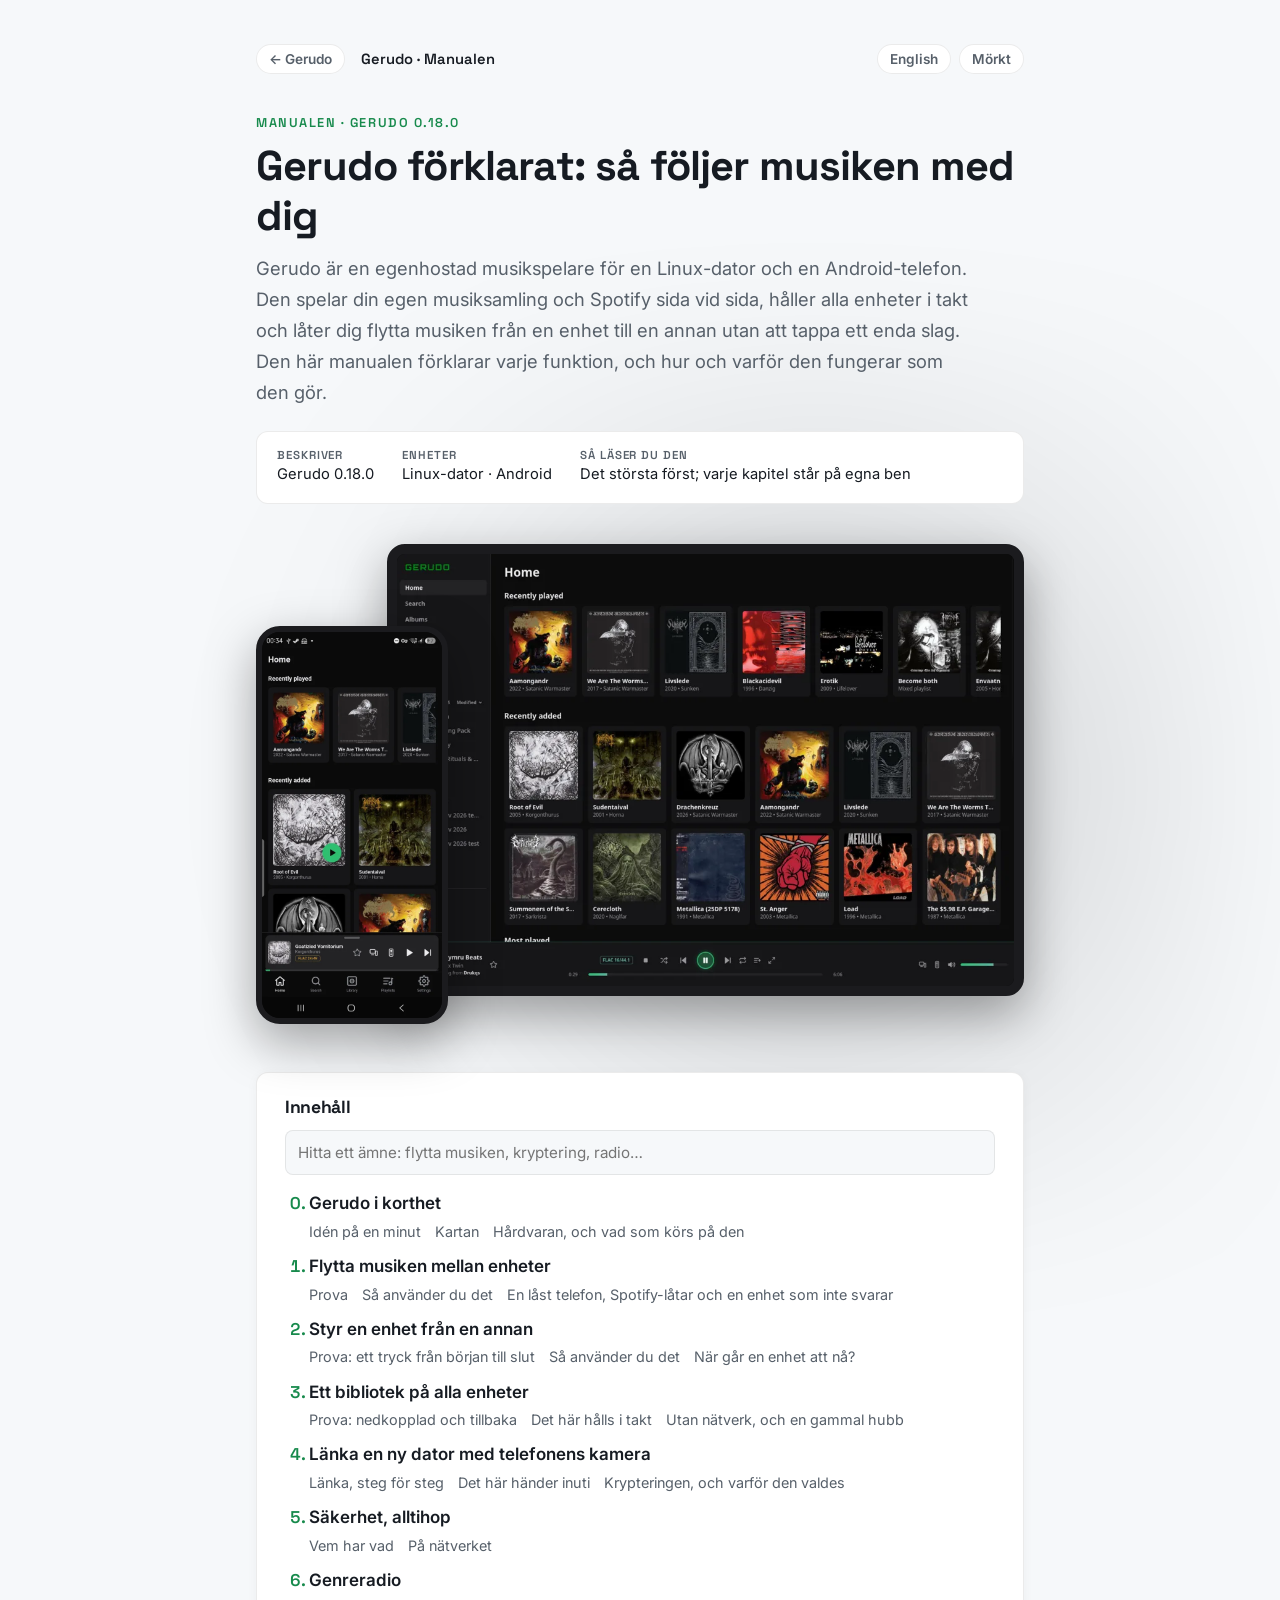
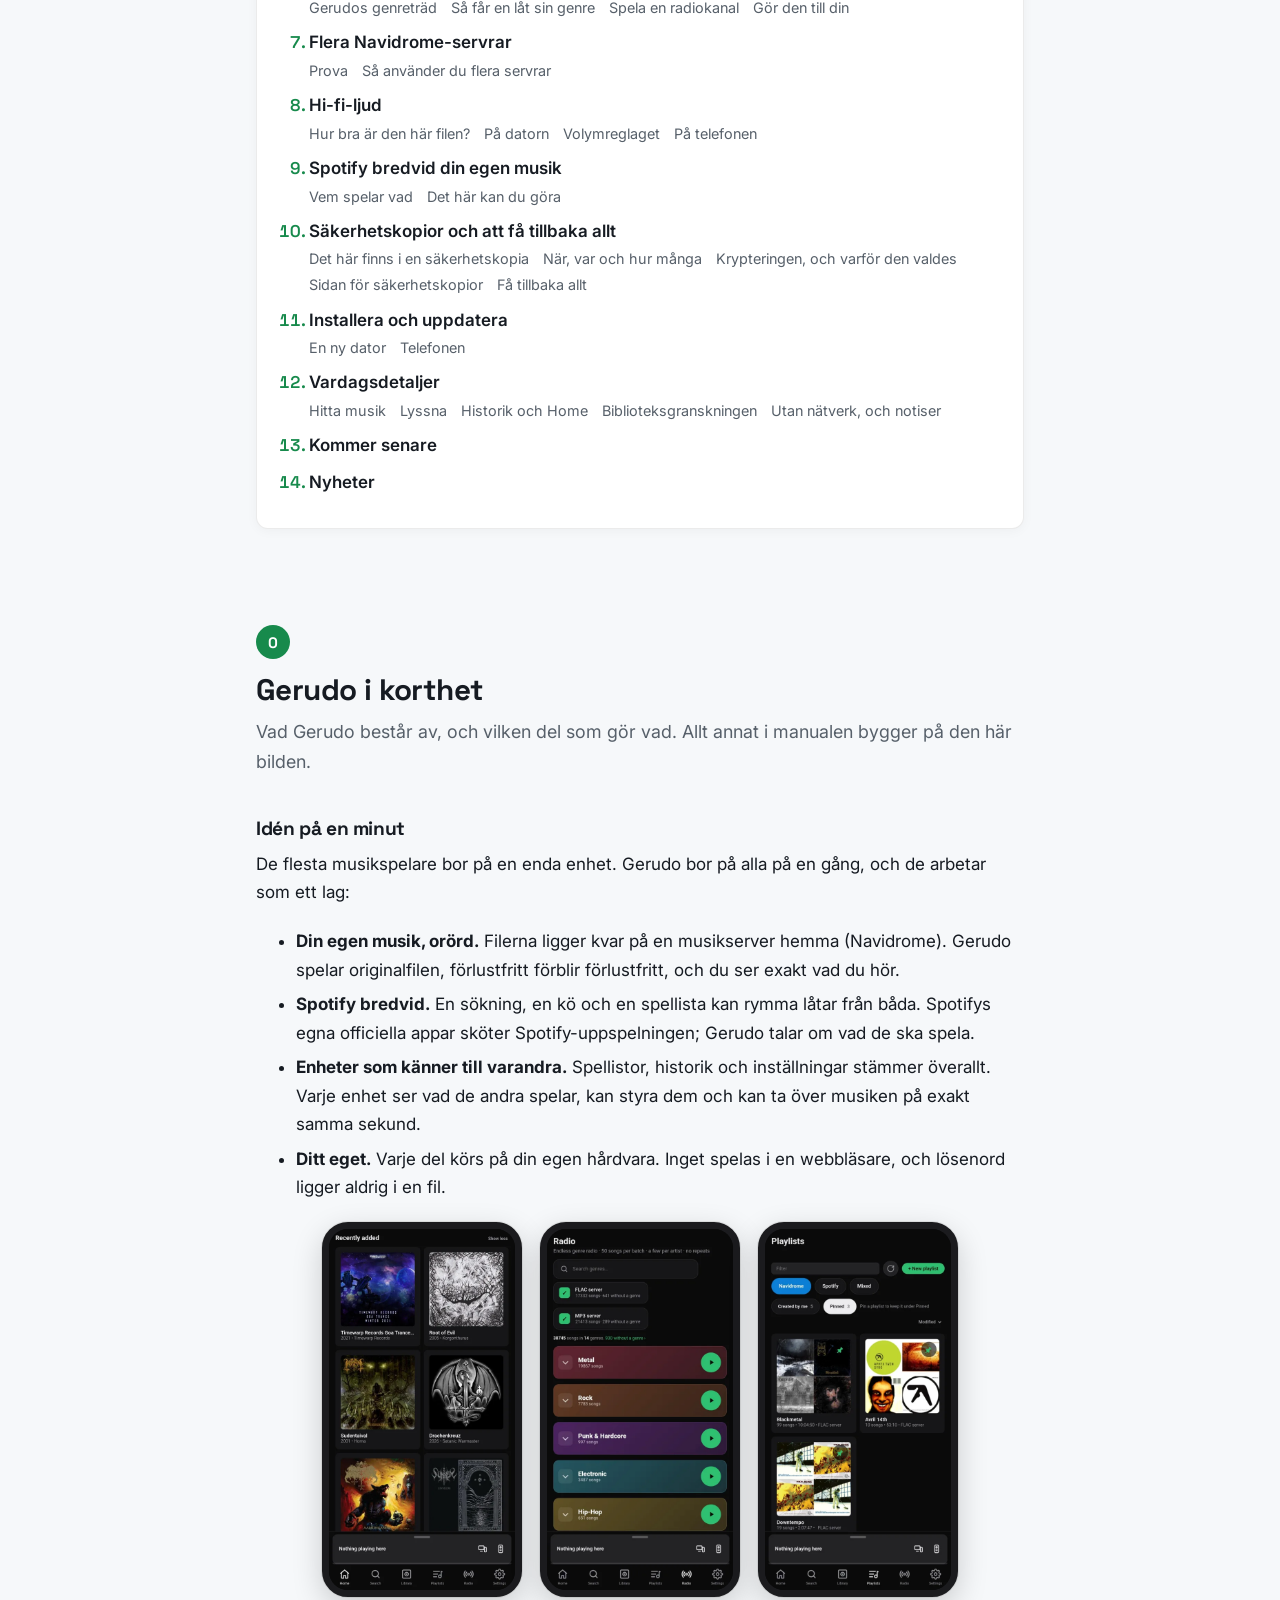
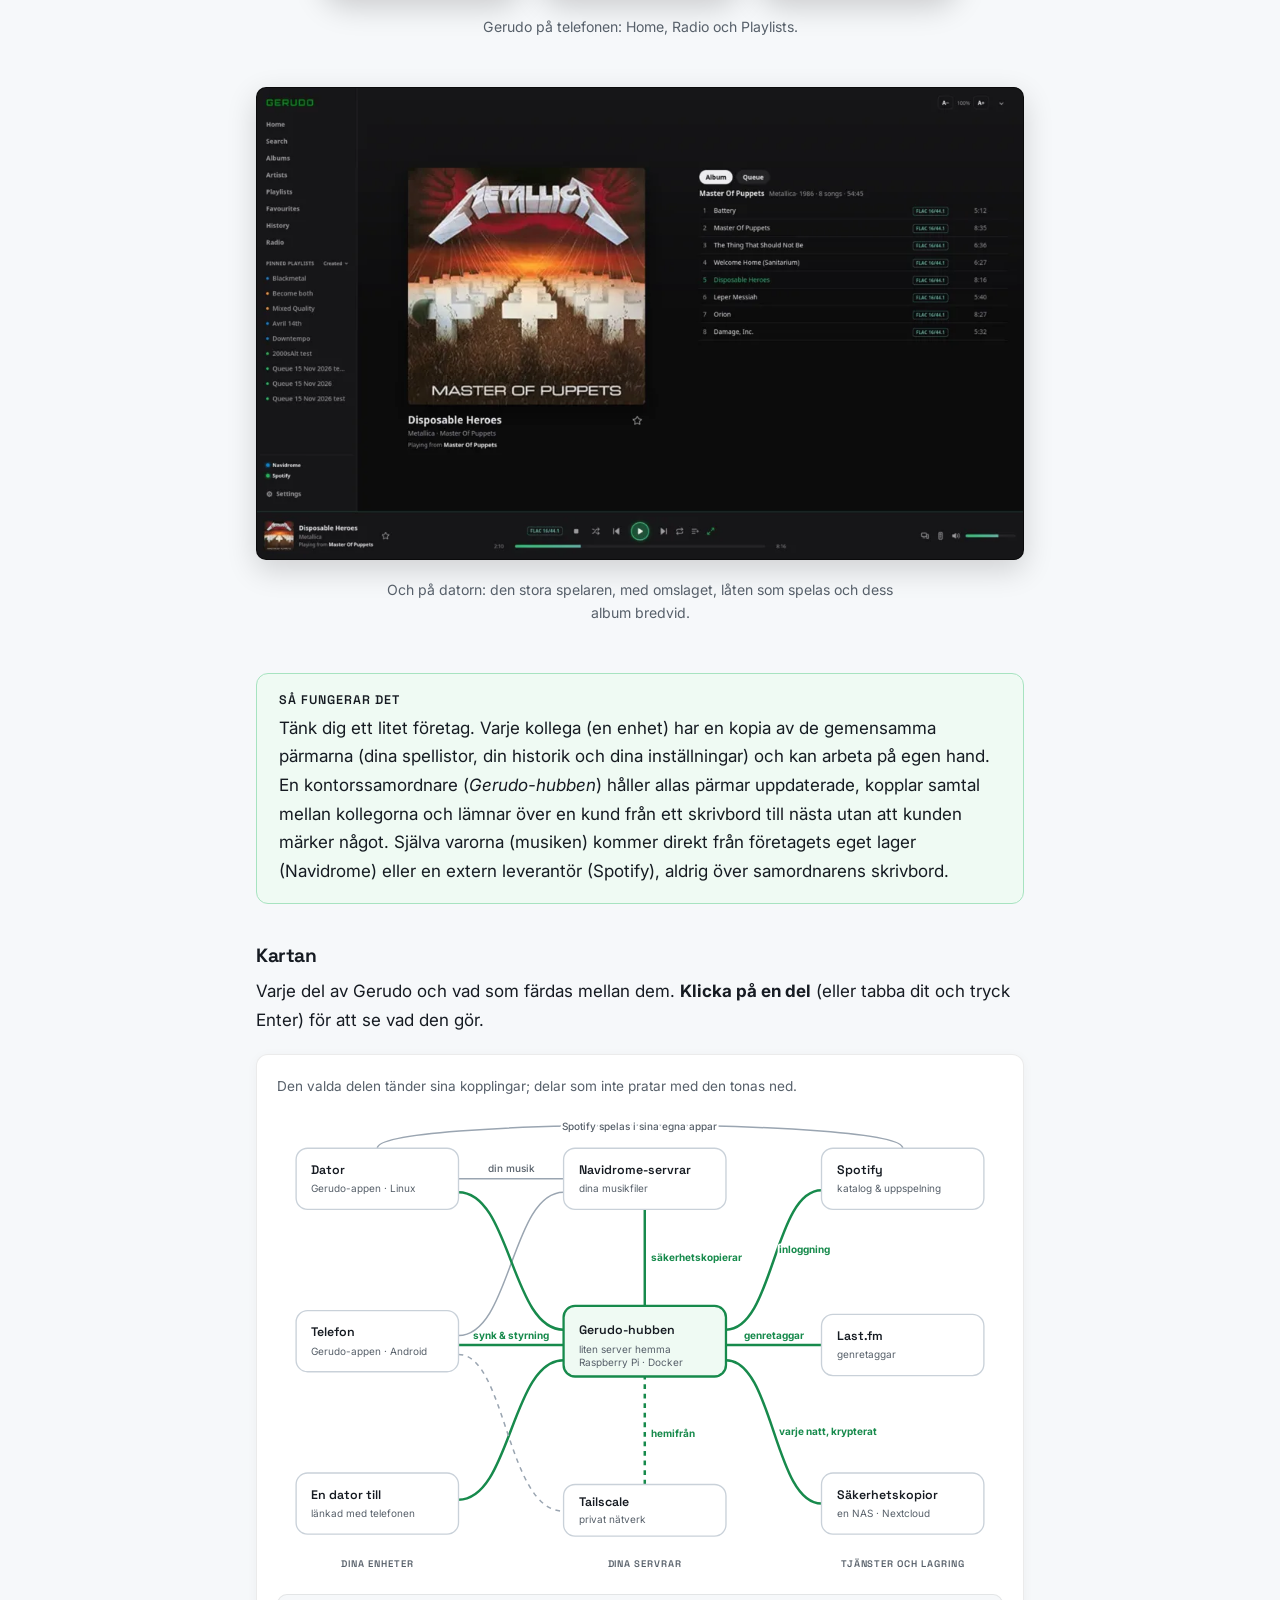
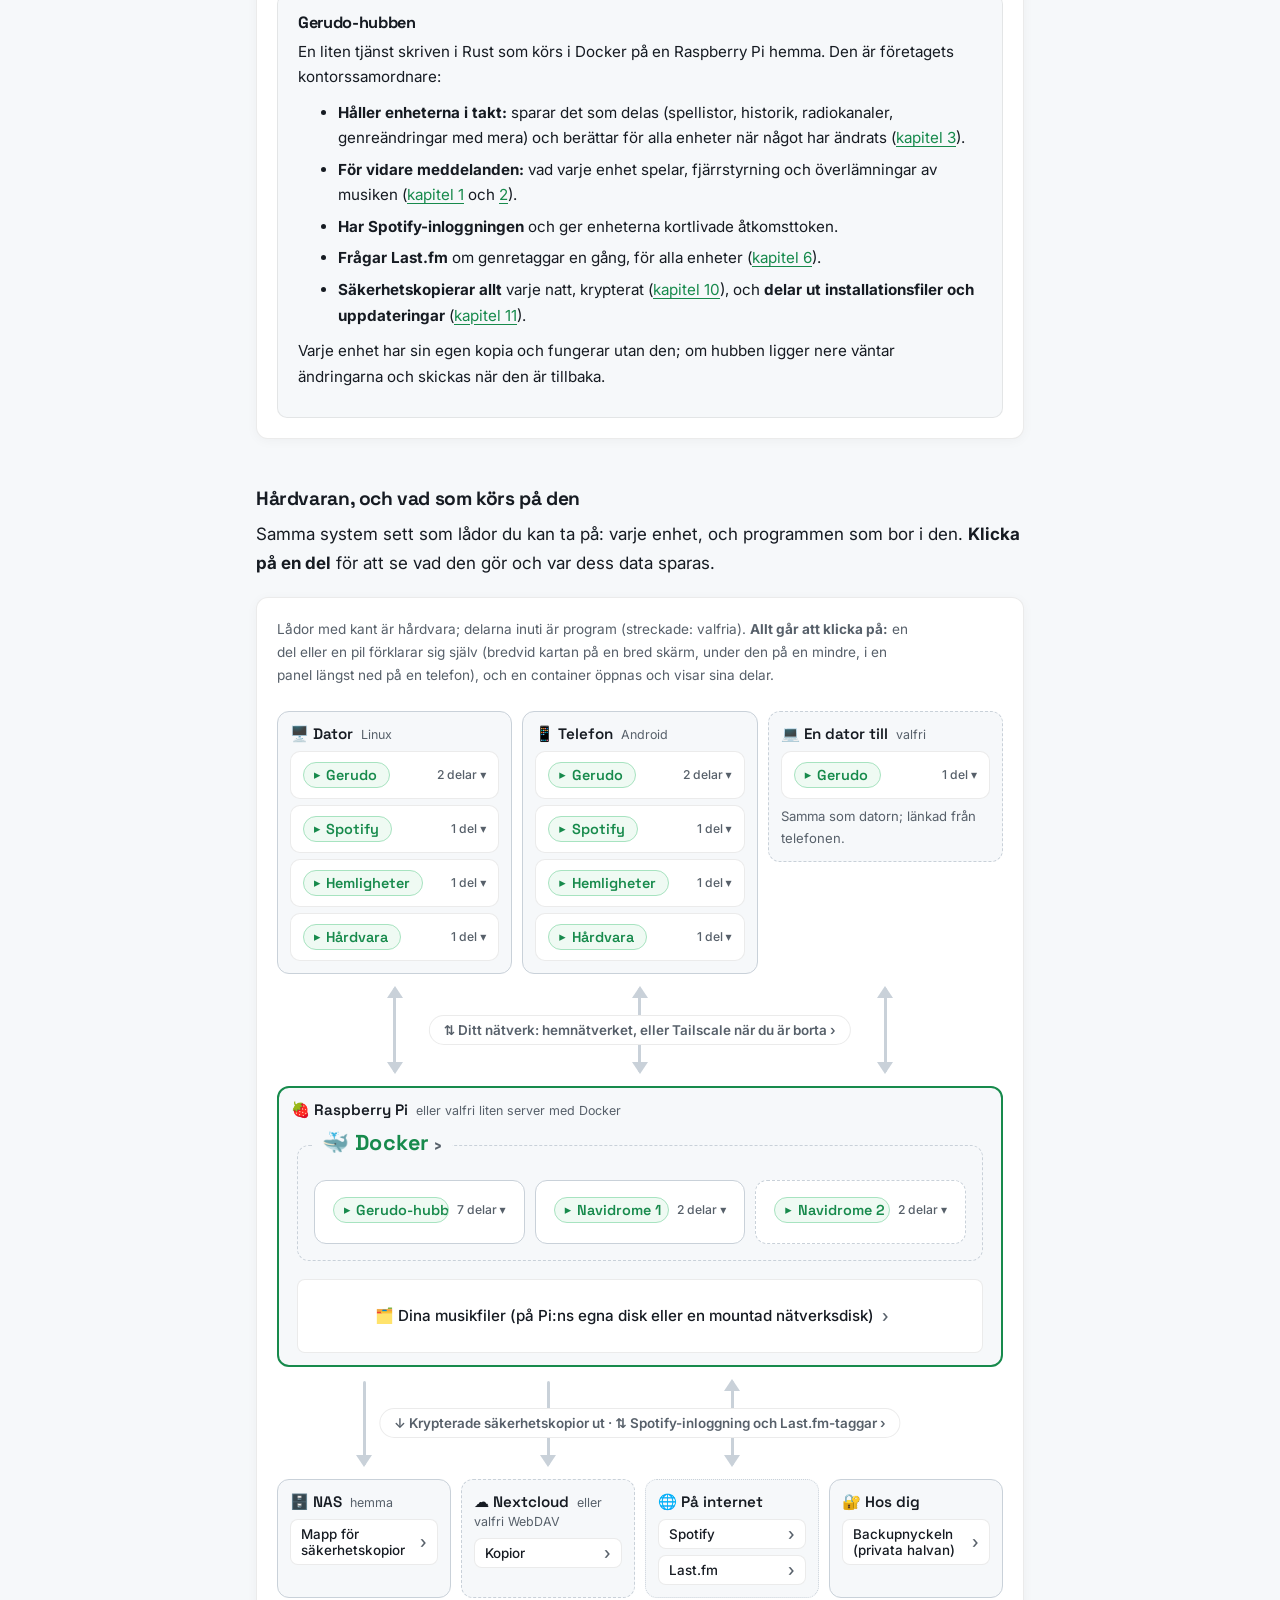
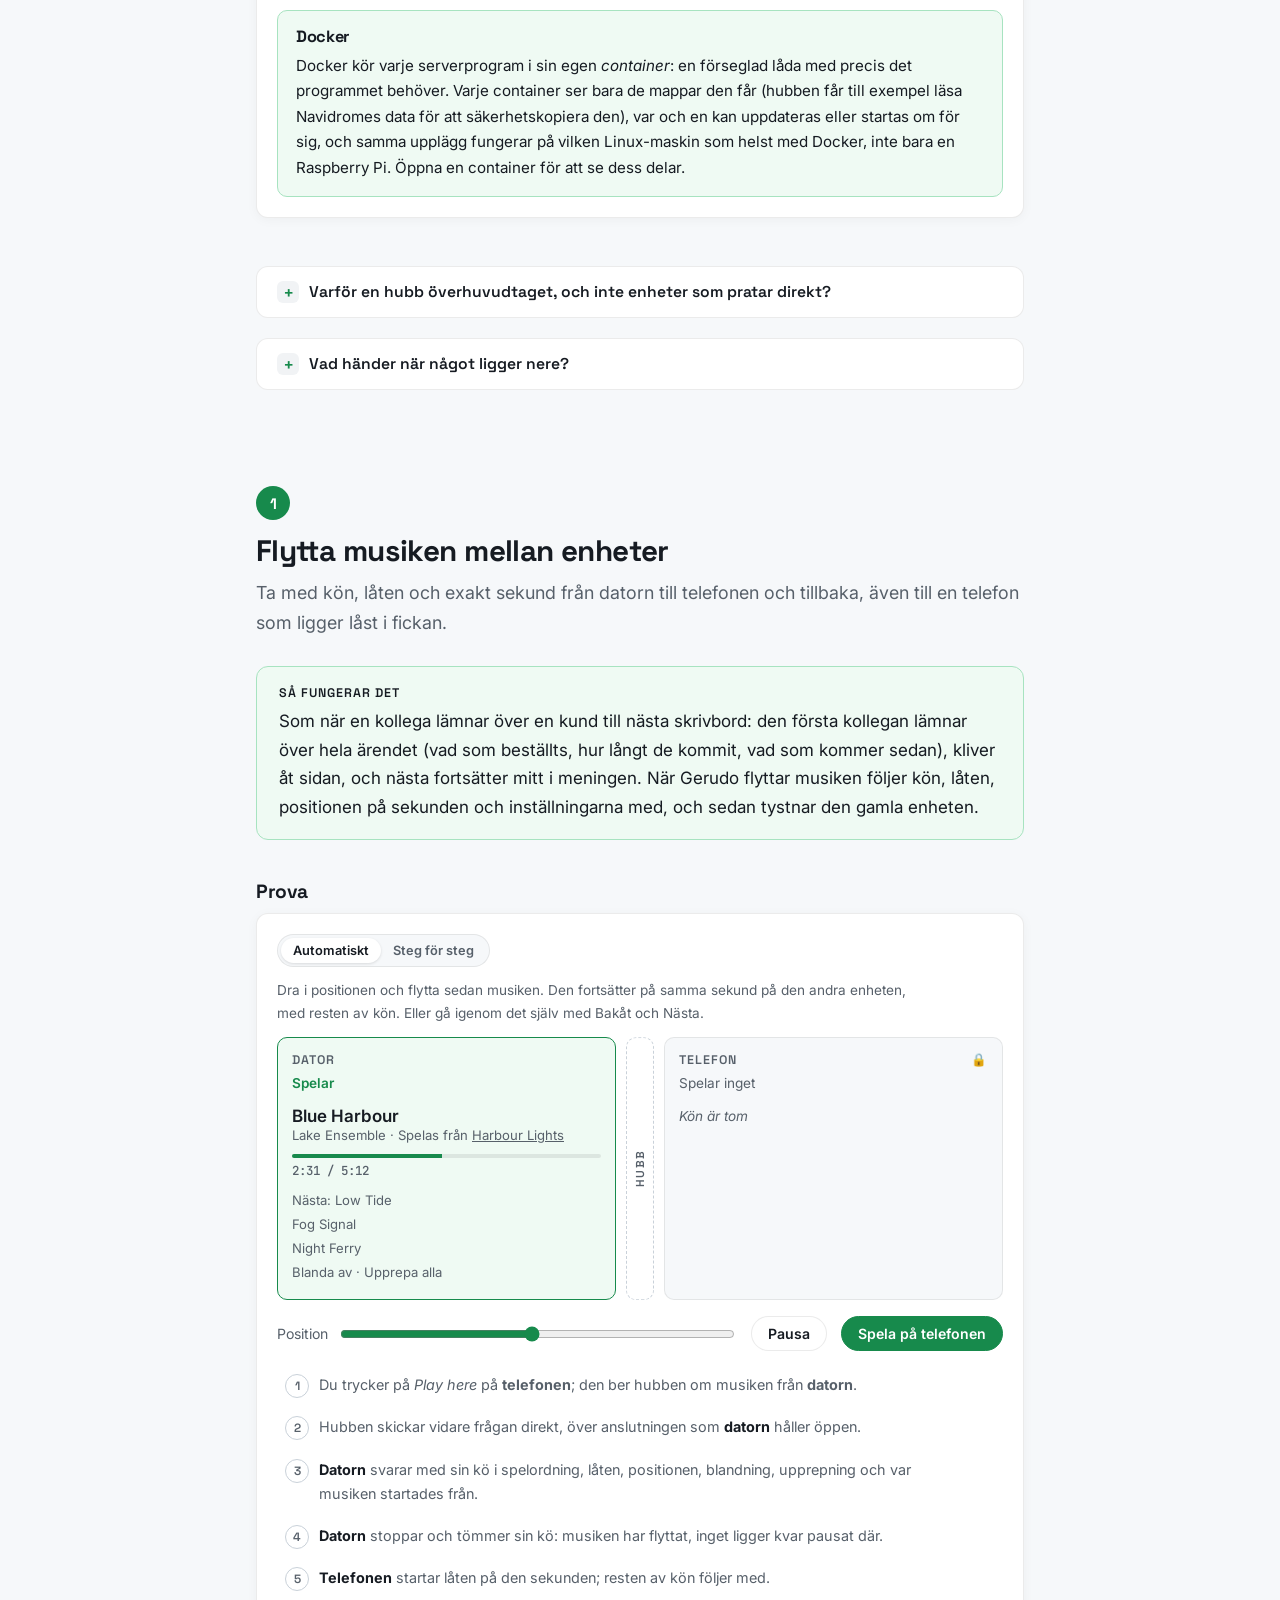
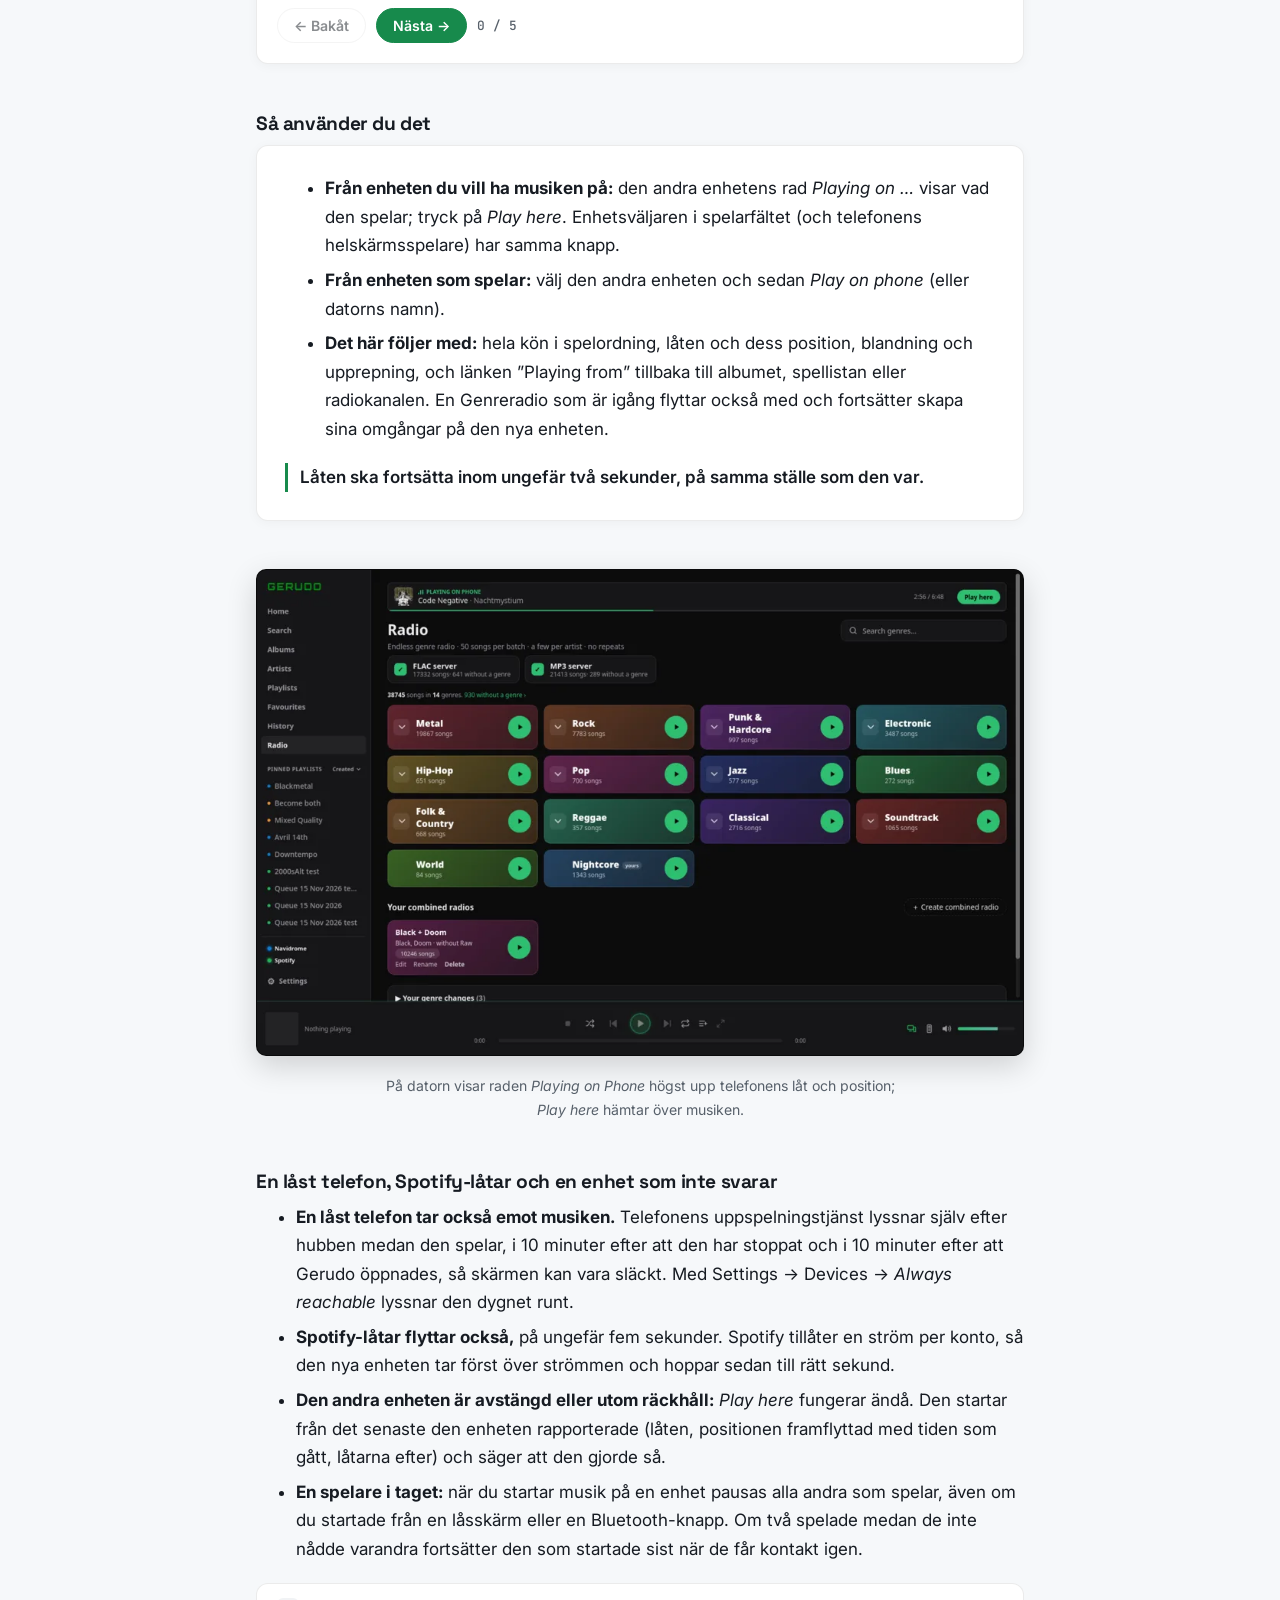
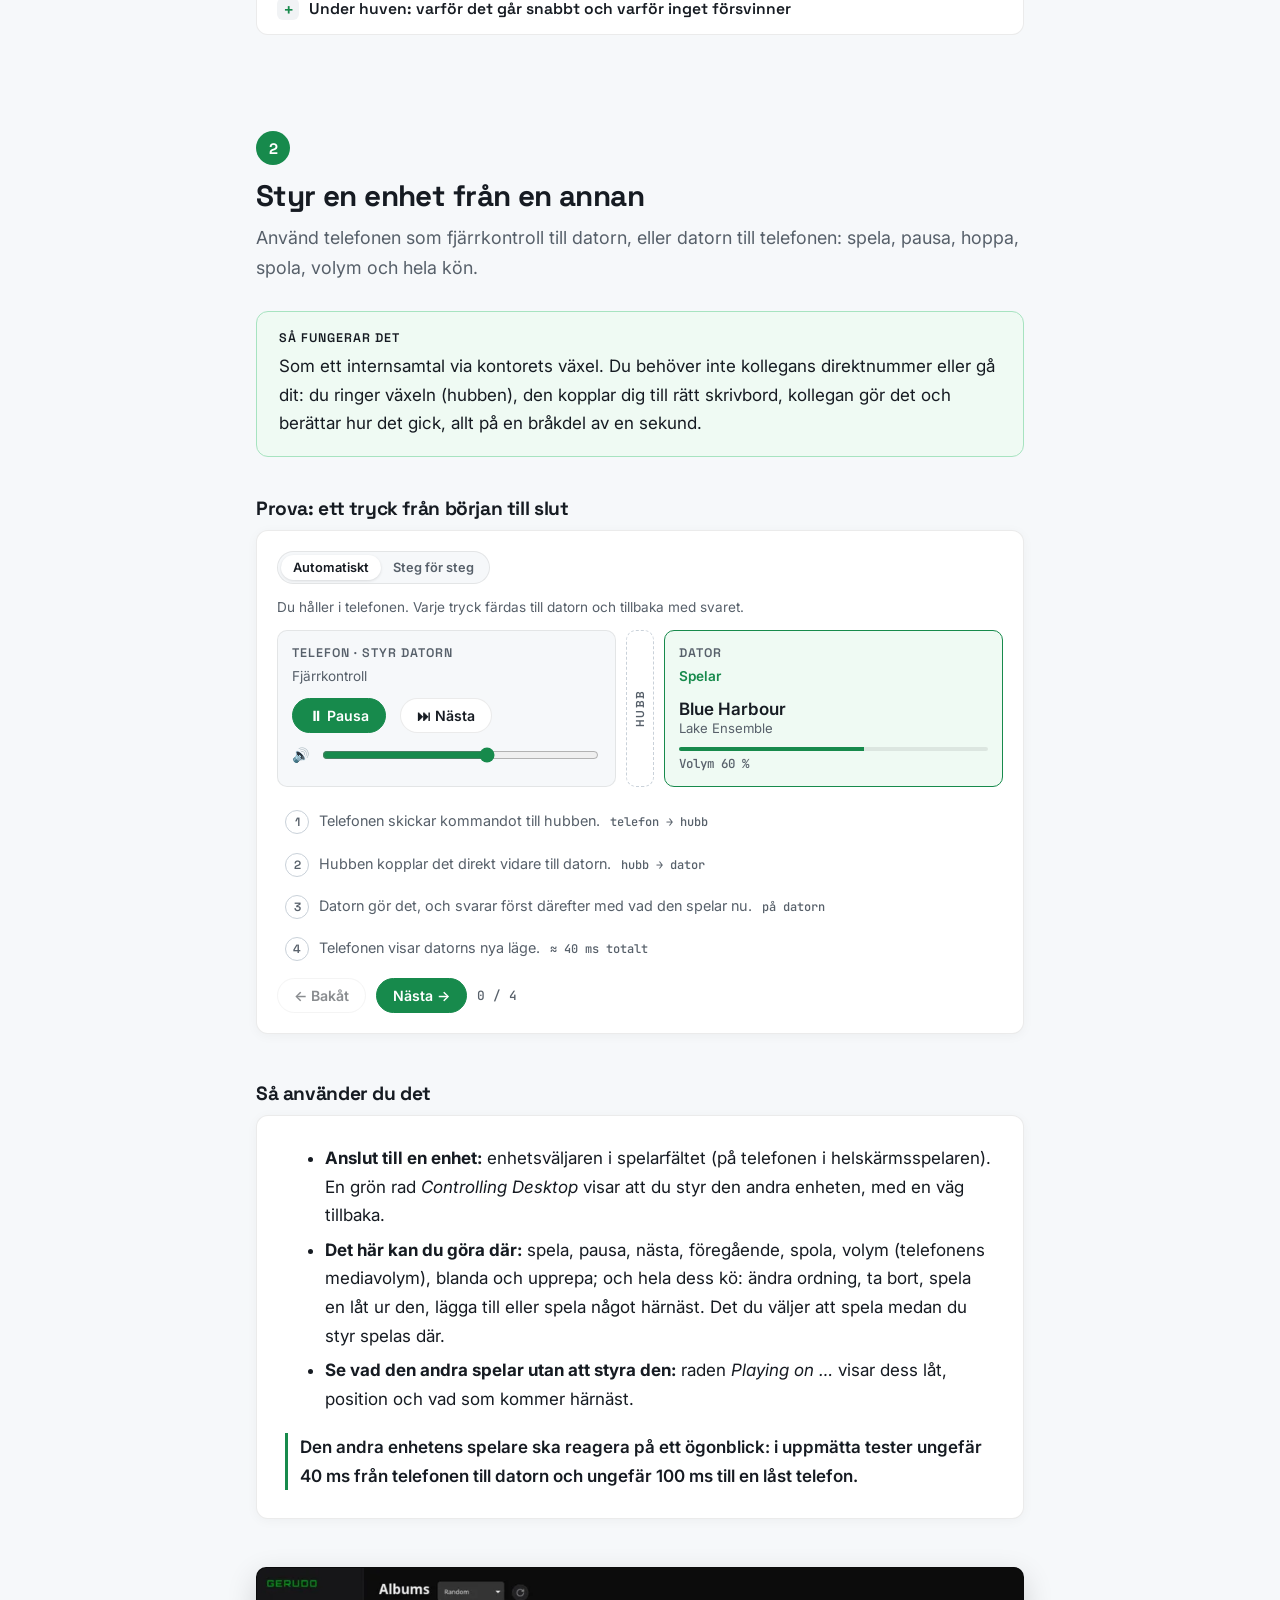
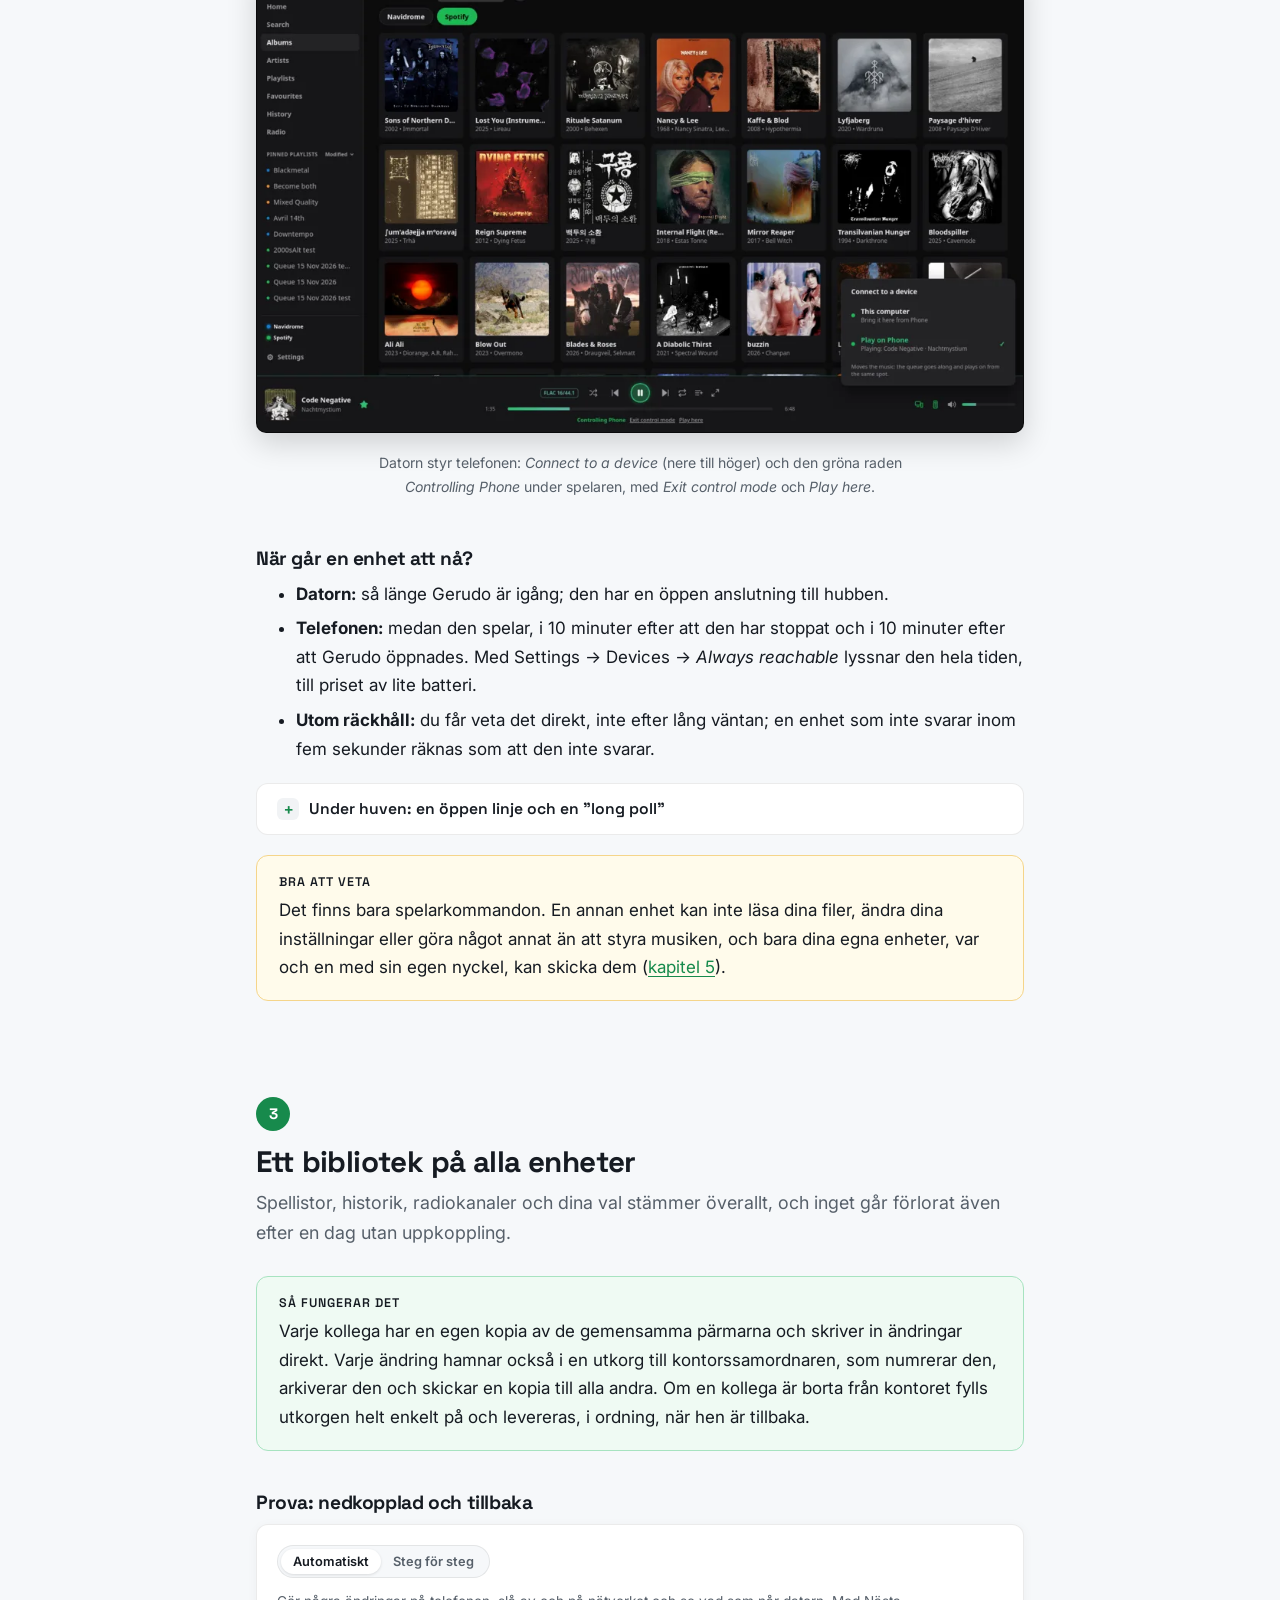
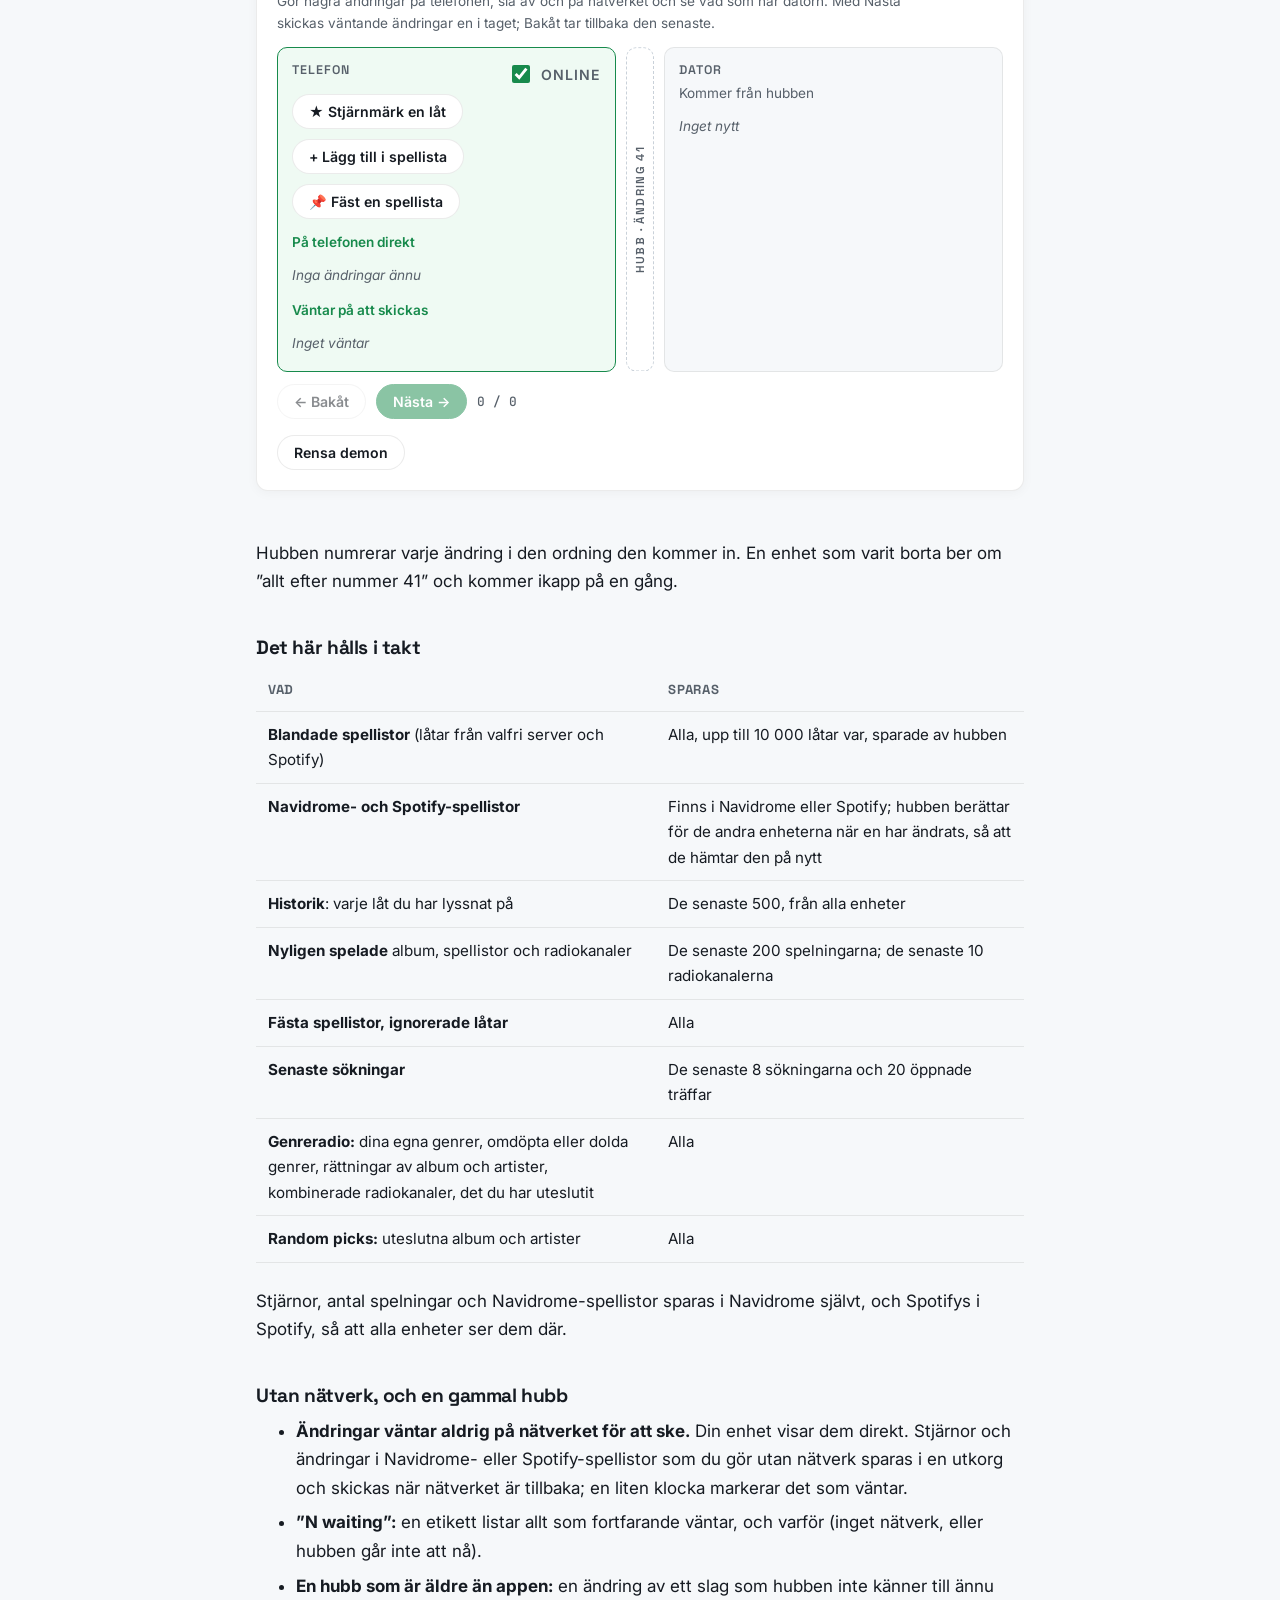
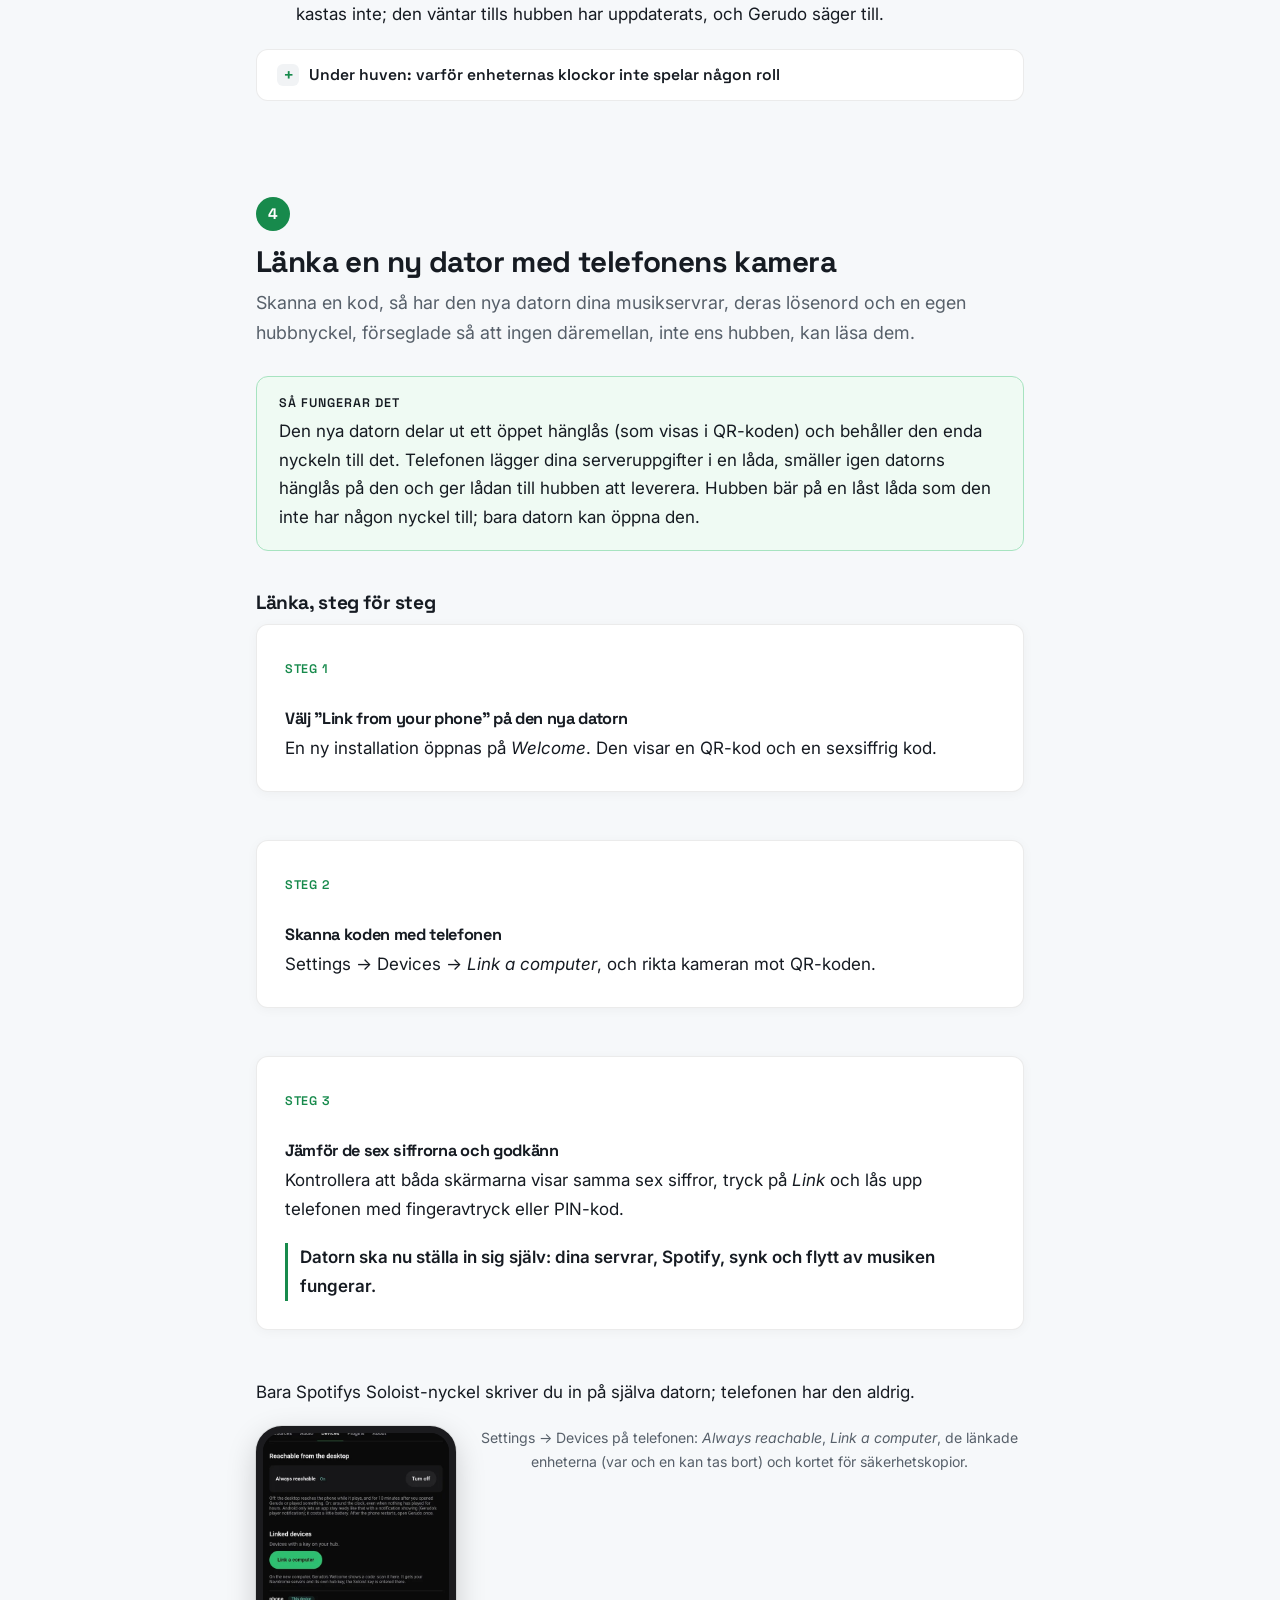
==== manual/sv/index.html @ b7c36805 "Gerudo 0.18.0: the site (showcase and manual)" ====
<!doctype html>
<html lang="sv">
<head>
<meta charset="utf-8">
<meta name="viewport" content="width=device-width, initial-scale=1, viewport-fit=cover">
<title>Gerudo: manualen</title>
<meta name="description" content="Så fungerar Gerudo: en egenhostad musikspelare för datorn och Android som spelar din egen musik och Spotify, och flyttar musiken mellan dina enheter.">
<link rel="preconnect" href="https://fonts.googleapis.com">
<link rel="preconnect" href="https://fonts.gstatic.com" crossorigin>
<link href="https://fonts.googleapis.com/css2?family=Inter:wght@400;500;600;700&family=JetBrains+Mono:wght@400;500&family=Space+Grotesk:wght@500;600;700&display=swap" rel="stylesheet">
<script>
  // Before the first paint: the saved or the system's theme (no light flash in dark mode).
  try {
    const t = localStorage.getItem("gerudo-manual-theme") || (matchMedia("(prefers-color-scheme: dark)").matches ? "dark" : "light");
    document.documentElement.dataset.theme = t;
  } catch {}
</script>
<script type="application/json" id="strings">{"prev": "Föregående bild", "next": "Nästa bild", "close": "Stäng", "zoomOut": "Zooma ut", "zoomIn": "Zooma in", "fit": "Visa allt"}</script>
<style>
/* The Gerudo manual: the visual-tutorial-creator skill's "Nordic Crisp" theme with Gerudo's green accent,
   Space Grotesk / Inter / JetBrains Mono), one calm reading column, a dark palette that
   follows the system or the toggle. Colour only carries meaning: accent = steps, links and
   active things; tinted boxes = "how it works" (teal) and "watch out" (amber). */

:root {
  --canvas: #f6f8fa;
  --surface: #ffffff;
  --ink: #161b22;
  --muted: #57606a;
  --line: rgba(0, 0, 0, 0.08);
  --accent: #178a4c;
  --accent-ink: #ffffff;
  --concept: #effaf3;
  --concept-line: #a7e3c0;
  --warn: #fffbeb;
  --warn-line: #f5d58a;
  --code-bg: #f1f3f5;
  --shadow: 0 2px 12px rgba(0, 0, 0, 0.04);
  --node: #ffffff;
  --node-line: #c9d1d9;
  --wire: #9aa5b1;
  /* The opening picture's glow (r, g, b): a soft shadow in light mode. */
  --glow: 0, 0, 0;
  --head: "Space Grotesk", "Inter", system-ui, sans-serif;
  --body: "Inter", system-ui, -apple-system, "Segoe UI", sans-serif;
  --mono: "JetBrains Mono", ui-monospace, "SFMono-Regular", Menlo, monospace;
  color-scheme: light;
}
:root[data-theme="dark"] {
  --canvas: #0d1117;
  --surface: #161b22;
  --ink: #e6edf3;
  --muted: #9da7b3;
  --line: rgba(255, 255, 255, 0.09);
  --accent: #2fbf71;
  --accent-ink: #04140b;
  --concept: rgba(47, 191, 113, 0.09);
  --concept-line: rgba(47, 191, 113, 0.38);
  --warn: rgba(245, 180, 60, 0.08);
  --warn-line: rgba(245, 180, 60, 0.4);
  --code-bg: #1f262e;
  --shadow: 0 2px 12px rgba(0, 0, 0, 0.3);
  --node: #1c232c;
  --node-line: #3a4552;
  --wire: #56616e;
  --glow: 18, 105, 60;
  color-scheme: dark;
}

* {
  box-sizing: border-box;
}
html {
  scroll-behavior: smooth;
  scroll-padding-top: 24px;
}
body {
  margin: 0;
  overflow-x: clip;
  background: var(--canvas);
  color: var(--ink);
  font: 400 1.0625rem/1.68 var(--body);
  -webkit-font-smoothing: antialiased;
}
.wrap {
  max-width: 816px;
  margin: 0 auto;
  padding: 48px 24px 96px;
}
a {
  color: var(--accent);
  text-underline-offset: 3px;
}
h1,
h2,
h3,
h4 {
  font-family: var(--head);
  letter-spacing: -0.02em;
  line-height: 1.2;
}
h1 {
  font-size: clamp(1.85rem, 3vw + 0.6rem, 2.6rem);
  margin: 0 0 12px;
}
h2 {
  font-size: clamp(1.45rem, 2vw + 0.6rem, 1.85rem);
  margin: 0 0 8px;
}
h3 {
  font-size: 1.2rem;
  margin: 40px 0 10px;
}
h4 {
  font-size: 1.02rem;
  margin: 24px 0 6px;
}
p,
ul,
ol {
  margin: 0 0 20px;
  max-width: 72ch;
}
li {
  margin-bottom: 6px;
}
li > b:first-child,
li > strong:first-child {
  color: var(--ink);
}
code,
kbd {
  font-family: var(--mono);
  font-size: 0.86em;
  background: var(--code-bg);
  border-radius: 5px;
  padding: 1px 6px;
}
kbd {
  border: 1px solid var(--line);
  border-bottom-width: 2px;
}
table {
  width: 100%;
  border-collapse: collapse;
  font-size: 0.95rem;
  margin: 0 0 24px;
}
th,
td {
  text-align: left;
  vertical-align: top;
  padding: 10px 12px;
  border-bottom: 1px solid var(--line);
}
th {
  font-family: var(--head);
  font-size: 0.82rem;
  text-transform: uppercase;
  letter-spacing: 0.05em;
  color: var(--muted);
}
.table-wrap {
  overflow-x: auto;
  margin: 0 0 24px;
}
.table-wrap table {
  margin: 0;
}

/* ---- the reading-progress bar ---- */
.progress {
  position: fixed;
  top: 0;
  left: 0;
  height: 3px;
  width: 0;
  background: var(--accent);
  z-index: 50;
  transition: width 0.1s linear;
}

/* ---- top bar: language and theme ---- */
.topbar {
  display: flex;
  justify-content: flex-end;
  gap: 8px;
  margin-bottom: 32px;
}
.chip {
  display: inline-flex;
  align-items: center;
  gap: 6px;
  font: 600 0.85rem var(--body);
  color: var(--muted);
  background: var(--surface);
  border: 1px solid var(--line);
  border-radius: 999px;
  padding: 6px 12px;
  text-decoration: none;
  cursor: pointer;
}
.chip:hover {
  color: var(--ink);
}

/* ---- the outcome header ---- */
.kicker {
  font: 600 0.8rem var(--head);
  text-transform: uppercase;
  letter-spacing: 0.12em;
  color: var(--accent);
  margin-bottom: 10px;
}
.lede {
  font-size: 1.15rem;
  color: var(--muted);
  max-width: 60ch;
}
.meta {
  display: flex;
  flex-wrap: wrap;
  gap: 10px 28px;
  margin: 24px 0 0;
  padding: 16px 20px;
  background: var(--surface);
  border: 1px solid var(--line);
  border-radius: 12px;
  font-size: 0.92rem;
}
.meta div {
  display: flex;
  flex-direction: column;
}
.meta span {
  font: 600 0.72rem var(--head);
  text-transform: uppercase;
  letter-spacing: 0.08em;
  color: var(--muted);
}

/* ---- contents ---- */
.toc {
  margin: 48px 0 0;
  padding: 24px 28px;
  background: var(--surface);
  border: 1px solid var(--line);
  border-radius: 12px;
  box-shadow: var(--shadow);
}
.toc h2 {
  font-size: 1.1rem;
  margin-bottom: 12px;
}
.toc input {
  width: 100%;
  font: inherit;
  font-size: 0.95rem;
  color: var(--ink);
  background: var(--canvas);
  border: 1px solid var(--line);
  border-radius: 8px;
  padding: 9px 12px;
  margin-bottom: 14px;
}
.toc-list {
  margin: 0;
  padding-left: 1.4em;
  max-width: none;
}
.toc-list > li {
  margin-bottom: 8px;
  font-weight: 600;
}
.toc-list > li::marker {
  color: var(--accent);
  font-family: var(--head);
}
.toc-list ol {
  list-style: none;
  padding: 2px 0 0;
  margin: 0;
  display: flex;
  flex-wrap: wrap;
  gap: 2px 14px;
  font-weight: 400;
  font-size: 0.9rem;
}
.toc-list ol li {
  margin: 0;
}
.toc-list a {
  color: inherit;
  text-decoration: none;
}
.toc-list ol a {
  color: var(--muted);
}
.toc-list a:hover {
  color: var(--accent);
  text-decoration: underline;
}
.toc .none {
  color: var(--muted);
  font-size: 0.9rem;
}
.toc mark {
  background: var(--concept);
  color: inherit;
  border-radius: 3px;
}

/* ---- chapters ---- */
.chapter {
  margin-top: 96px;
}
.chapter-num {
  display: inline-flex;
  align-items: center;
  justify-content: center;
  min-width: 34px;
  height: 34px;
  padding: 0 10px;
  border-radius: 999px;
  background: var(--accent);
  color: var(--accent-ink);
  font: 700 0.95rem var(--head);
  margin-bottom: 14px;
}
.outcome {
  font-size: 1.12rem;
  color: var(--muted);
  margin-bottom: 28px;
}
.soon {
  display: inline-block;
  font-size: 0.85rem;
  color: var(--muted);
  border: 1px dashed var(--node-line);
  border-radius: 8px;
  padding: 8px 12px;
}

/* ---- cards ---- */
.card {
  background: var(--surface);
  border: 1px solid var(--line);
  border-radius: 12px;
  box-shadow: var(--shadow);
  padding: 28px;
  margin: 0 0 48px;
}
.card > :last-child {
  margin-bottom: 0;
}
.card h3:first-child,
.card h4:first-child {
  margin-top: 0;
}
.step {
  display: inline-flex;
  align-items: center;
  gap: 8px;
  font: 600 0.78rem var(--head);
  text-transform: uppercase;
  letter-spacing: 0.06em;
  color: var(--accent);
  margin-bottom: 8px;
}
.check {
  font-weight: 600;
  border-left: 3px solid var(--accent);
  padding-left: 12px;
}

/* ---- callouts ---- */
.concept,
.watch {
  border-radius: 12px;
  padding: 18px 22px;
  margin: 0 0 28px;
  border: 1px solid;
}
.concept {
  background: var(--concept);
  border-color: var(--concept-line);
}
.watch {
  background: var(--warn);
  border-color: var(--warn-line);
}
.concept > b:first-child,
.watch > b:first-child {
  display: block;
  font: 600 0.78rem var(--head);
  text-transform: uppercase;
  letter-spacing: 0.08em;
  margin-bottom: 6px;
}
.concept > :last-child,
.watch > :last-child {
  margin-bottom: 0;
}

/* ---- deep dives ---- */
details {
  background: var(--surface);
  border: 1px solid var(--line);
  border-radius: 12px;
  margin: 0 0 20px;
}
summary {
  cursor: pointer;
  padding: 14px 20px;
  font: 600 0.98rem var(--head);
  list-style: none;
  display: flex;
  align-items: center;
  gap: 10px;
}
summary::-webkit-details-marker {
  display: none;
}
summary::before {
  content: "+";
  display: inline-grid;
  place-items: center;
  width: 22px;
  height: 22px;
  border-radius: 6px;
  background: var(--code-bg);
  color: var(--accent);
  font-family: var(--mono);
  flex-shrink: 0;
}
details[open] summary::before {
  content: "−";
}
details > :not(summary) {
  margin-left: 20px;
  margin-right: 20px;
}
details > :last-child {
  margin-bottom: 18px;
}

/* ---- figures and widgets ---- */
figure {
  margin: 0 0 48px;
}
figcaption {
  font-size: 0.88rem;
  color: var(--muted);
  margin-top: 10px;
}
.widget {
  background: var(--surface);
  border: 1px solid var(--line);
  border-radius: 12px;
  box-shadow: var(--shadow);
  padding: 20px;
}
.widget-hint {
  font-size: 0.85rem;
  color: var(--muted);
  margin: 0 0 12px;
}

/* the map */
.map svg {
  display: block;
  width: 100%;
  height: auto;
}
.map .wire {
  stroke: var(--wire);
  stroke-width: 1.6;
  fill: none;
}
.map .wire.dash {
  stroke-dasharray: 5 5;
}
.map .wire.on {
  stroke: var(--accent);
  stroke-width: 2.6;
}
.map .wire-label {
  font: 500 10.5px var(--body);
  fill: var(--muted);
  paint-order: stroke;
  stroke: var(--surface);
  stroke-width: 4px;
}
.map .wire-label.on {
  fill: var(--accent);
  font-weight: 700;
}
.map .zone {
  fill: none;
  stroke: var(--node-line);
  stroke-dasharray: 3 5;
  stroke-width: 1.2;
}
.map .zone-label {
  font: 600 10px var(--head);
  letter-spacing: 0.1em;
  text-transform: uppercase;
  fill: var(--muted);
}
.map .node {
  cursor: pointer;
  outline: none;
}
.map .node rect {
  fill: var(--node);
  stroke: var(--node-line);
  stroke-width: 1.4;
  transition: stroke 0.15s, fill 0.15s;
}
.map .node text {
  font: 600 13px var(--head);
  fill: var(--ink);
  pointer-events: none;
}
.map .node .sub {
  font: 400 10.5px var(--body);
  fill: var(--muted);
}
.map .node .icon {
  font-size: 18px;
}
.map .node:hover rect,
.map .node:focus-visible rect {
  stroke: var(--accent);
}
.map .node.on rect {
  stroke: var(--accent);
  stroke-width: 2.4;
  fill: var(--concept);
}
.map .node.dim {
  opacity: 0.45;
}
.map-detail {
  margin-top: 16px;
  padding: 18px 20px;
  border-radius: 10px;
  background: var(--canvas);
  border: 1px solid var(--line);
  min-height: 120px;
}
.map-detail h4 {
  margin: 0 0 6px;
}
.map-detail p,
.map-detail ul {
  font-size: 0.95rem;
  margin-bottom: 10px;
}
.map-detail .flows {
  display: flex;
  flex-wrap: wrap;
  gap: 6px;
  margin: 0;
  padding: 0;
  list-style: none;
}
.map-detail .flows li {
  margin: 0;
  font-size: 0.82rem;
  padding: 3px 10px;
  border-radius: 999px;
  background: var(--surface);
  border: 1px solid var(--line);
}
.map-detail .more {
  font-size: 0.9rem;
}

/* ---- the floating contents button ---- */
.to-top {
  position: fixed;
  /* Just beside the text column on a wide window; near the edge on a narrow one. */
  right: max(24px, calc((100vw - 816px) / 2 - 160px));
  bottom: calc(32px + env(safe-area-inset-bottom));
  z-index: 40;
  font: 600 0.98rem var(--body);
  color: var(--accent-ink);
  background: var(--accent);
  border: none;
  border-radius: 999px;
  padding: 13px 22px;
  box-shadow: 0 8px 24px rgba(0, 0, 0, 0.22);
  cursor: pointer;
  opacity: 0;
  pointer-events: none;
  transform: translateY(8px);
  transition: opacity 0.2s, transform 0.2s;
}
.to-top.shown {
  opacity: 1;
  pointer-events: auto;
  transform: none;
}

.footer {
  margin-top: 96px;
  padding-top: 24px;
  border-top: 1px solid var(--line);
  font-size: 0.88rem;
  color: var(--muted);
}

@media (max-width: 560px) {
  .wrap {
    padding: 28px 16px 80px;
  }
  .card {
    padding: 22px 18px;
  }
  .toc {
    padding: 20px 18px;
  }
  .chapter {
    margin-top: 72px;
  }
}

@media print {
  .progress,
  .topbar,
  .to-top,
  .toc input {
    display: none !important;
  }
  body {
    background: #fff;
    color: #000;
    font-size: 11pt;
  }
  .wrap {
    max-width: none;
    padding: 0;
  }
  .card,
  .widget,
  details,
  .toc {
    box-shadow: none;
    break-inside: avoid;
  }
  details > * {
    display: block !important;
  }
  .chapter {
    break-before: page;
    margin-top: 0;
  }
  a {
    color: inherit;
  }
}

/* ---- shared widget parts: two devices side by side, buttons, steps ---- */
.devs {
  display: grid;
  grid-template-columns: 1fr 1fr;
  gap: 12px;
}
.dev {
  border: 1px solid var(--line);
  border-radius: 10px;
  background: var(--canvas);
  padding: 14px;
  min-width: 0;
  transition: border-color 0.2s, background 0.2s;
}
.dev.live {
  border-color: var(--accent);
  background: var(--concept);
}
.dev-name {
  font: 600 0.78rem var(--head);
  text-transform: uppercase;
  letter-spacing: 0.08em;
  color: var(--muted);
  display: flex;
  justify-content: space-between;
  gap: 8px;
}
.dev-state {
  font-size: 0.85rem;
  color: var(--muted);
  margin: 4px 0 10px;
  min-height: 1.4em;
}
.dev.live .dev-state {
  color: var(--accent);
  font-weight: 600;
}
.dev-song {
  font-weight: 600;
  line-height: 1.3;
  overflow-wrap: anywhere;
}
.dev-song small {
  display: block;
  font-weight: 400;
  color: var(--muted);
  font-size: 0.82rem;
}
.bar {
  height: 4px;
  border-radius: 2px;
  background: var(--line);
  margin: 10px 0 4px;
  overflow: hidden;
}
.bar > div {
  height: 100%;
  width: 0;
  background: var(--accent);
}
.dev-time {
  font: 500 0.78rem var(--mono);
  color: var(--muted);
}
.dev-list {
  list-style: none;
  margin: 10px 0 0;
  padding: 0;
  font-size: 0.82rem;
  color: var(--muted);
}
.dev-list li {
  margin: 2px 0;
  overflow: hidden;
  text-overflow: ellipsis;
  white-space: nowrap;
}
.dev-list .new {
  color: var(--accent);
  font-weight: 600;
}
.dev .empty {
  font-size: 0.85rem;
  color: var(--muted);
  font-style: italic;
}
.controls {
  display: flex;
  flex-wrap: wrap;
  align-items: center;
  gap: 10px 14px;
  margin: 16px 0 0;
}
.controls label {
  display: flex;
  align-items: center;
  gap: 10px;
  font-size: 0.88rem;
  color: var(--muted);
  flex: 1 1 220px;
}
input[type="range"] {
  flex: 1;
  accent-color: var(--accent);
  min-width: 0;
}
.btn {
  font: 600 0.88rem var(--body);
  color: var(--accent-ink);
  background: var(--accent);
  border: 1px solid var(--accent);
  border-radius: 999px;
  padding: 8px 16px;
  cursor: pointer;
}
.btn.ghost {
  color: var(--ink);
  background: var(--surface);
  border-color: var(--line);
}
.btn:disabled {
  opacity: 0.5;
  cursor: default;
}
.toggle {
  display: inline-flex;
  align-items: center;
  gap: 8px;
  font: 600 0.88rem var(--body);
  cursor: pointer;
}
.toggle input {
  accent-color: var(--accent);
  width: 18px;
  height: 18px;
}
.flow {
  list-style: none;
  counter-reset: flow;
  margin: 16px 0 0;
  padding: 0;
  font-size: 0.9rem;
}
.flow li {
  counter-increment: flow;
  position: relative;
  padding: 6px 8px 6px 42px;
  border-radius: 8px;
  color: var(--muted);
  transition: background 0.2s, color 0.2s;
}
.flow li::before {
  content: counter(flow);
  position: absolute;
  left: 8px;
  top: 7px;
  display: inline-grid;
  place-items: center;
  width: 22px;
  height: 22px;
  border-radius: 999px;
  border: 1px solid var(--node-line);
  font: 600 0.75rem var(--head);
}
.flow li.done {
  color: var(--ink);
}
.flow li.done::before {
  background: var(--accent);
  border-color: var(--accent);
  color: var(--accent-ink);
}
.flow li.now {
  background: var(--concept);
  color: var(--ink);
}
.flow li .ms {
  display: inline-block;
  margin-left: 6px;
  font: 500 0.75rem var(--mono);
  color: var(--muted);
  white-space: nowrap;
}
.mark {
  font-size: 0.8em;
}

/* the hub's column in the middle of a two-device widget */
.trio {
  display: grid;
  grid-template-columns: 1fr auto 1fr;
  gap: 10px;
  align-items: stretch;
}
.hubcol {
  writing-mode: vertical-rl;
  transform: rotate(180deg);
  text-align: center;
  font: 600 0.72rem var(--head);
  letter-spacing: 0.12em;
  text-transform: uppercase;
  color: var(--muted);
  border: 1px dashed var(--node-line);
  border-radius: 10px;
  padding: 10px 6px;
  transition: color 0.2s, border-color 0.2s, background 0.2s;
}
.hubcol.live {
  color: var(--accent);
  border-color: var(--accent);
  border-style: solid;
  background: var(--concept);
}

/* the link walkthrough */
.who {
  display: grid;
  grid-template-columns: repeat(3, 1fr);
  gap: 8px;
  margin-bottom: 14px;
}
.who div {
  text-align: center;
  font: 600 0.82rem var(--head);
  padding: 10px 6px;
  border: 1px solid var(--line);
  border-radius: 10px;
  color: var(--muted);
  background: var(--canvas);
  transition: all 0.2s;
}
.who div.live {
  color: var(--accent);
  border-color: var(--accent);
  background: var(--concept);
}
.stepper {
  list-style: none;
  margin: 0;
  padding: 0;
}
/* Every step in the same spot, as tall as the tallest: Back / Next never move. */
.stepper {
  display: grid;
}
.stepper > li {
  grid-area: 1 / 1;
  visibility: hidden;
}
.stepper > li.now {
  visibility: visible;
}
.stepper h4 {
  margin: 0 0 6px;
}
.stepper p {
  font-size: 0.95rem;
  margin-bottom: 10px;
}
.hub-sees {
  display: none;
  margin-top: 10px;
  padding: 12px 14px;
  border-radius: 10px;
  background: var(--code-bg);
  font: 500 0.8rem/1.55 var(--mono);
  overflow-wrap: anywhere;
}
.hub-sees b {
  font-family: var(--head);
  display: block;
  margin-bottom: 4px;
  font-size: 0.75rem;
  text-transform: uppercase;
  letter-spacing: 0.08em;
  color: var(--muted);
}
.show-hub .hub-sees {
  display: block;
}
.step-count {
  font: 500 0.8rem var(--mono);
  color: var(--muted);
}

@media (max-width: 560px) {
  .devs {
    grid-template-columns: 1fr;
  }
  .trio {
    grid-template-columns: 1fr;
  }
  .hubcol {
    writing-mode: horizontal-tb;
    transform: none;
    padding: 6px;
  }
}

/* "Automatic | Step by step" and the Back / Next bar under a demo */
.modes {
  display: inline-flex;
  border: 1px solid var(--line);
  border-radius: 999px;
  padding: 3px;
  background: var(--canvas);
  margin-bottom: 12px;
}
.modes button {
  font: 600 0.8rem var(--body);
  color: var(--muted);
  background: none;
  border: none;
  border-radius: 999px;
  padding: 5px 12px;
  cursor: pointer;
}
.modes button.on {
  background: var(--surface);
  color: var(--ink);
  box-shadow: 0 1px 3px rgba(0, 0, 0, 0.12);
}
.stepbar {
  display: flex;
  align-items: center;
  gap: 10px;
  margin-top: 12px;
}

/* Hidden means hidden, whatever the layout rule says. */
[hidden] {
  display: none !important;
}

/* ---- chapter 6: examples, the genre pipeline, the tree ---- */
.pills {
  display: flex;
  flex-wrap: wrap;
  gap: 8px;
  margin-bottom: 16px;
}
.pills button {
  font: 600 0.85rem var(--body);
  color: var(--muted);
  background: var(--canvas);
  border: 1px solid var(--line);
  border-radius: 999px;
  padding: 6px 12px;
  cursor: pointer;
}
.pills button.on {
  color: var(--accent-ink);
  background: var(--accent);
  border-color: var(--accent);
}
.pipeline {
  list-style: none;
  margin: 0;
  padding: 0;
  display: grid;
  gap: 8px;
}
.pipeline li {
  display: grid;
  grid-template-columns: 9.5rem 1fr;
  gap: 4px 14px;
  padding: 10px 14px;
  border: 1px solid var(--line);
  border-radius: 10px;
  background: var(--canvas);
  font-size: 0.92rem;
}
.pipeline li > b {
  font: 600 0.78rem var(--head);
  text-transform: uppercase;
  letter-spacing: 0.06em;
  color: var(--muted);
  padding-top: 2px;
}
.pipeline li.skip {
  opacity: 0.55;
}
.pipeline li.win {
  border-color: var(--accent);
  background: var(--concept);
}
.genre {
  display: inline-block;
  font: 600 0.8rem var(--body);
  padding: 2px 10px;
  border-radius: 999px;
  background: var(--surface);
  border: 1px solid var(--accent);
  color: var(--accent);
  margin: 1px 4px 1px 0;
}
.genre.yours::after {
  content: " · yours";
  font-weight: 400;
}
.tag {
  font-family: var(--mono);
  font-size: 0.82rem;
  background: var(--code-bg);
  border-radius: 5px;
  padding: 1px 6px;
}
.tree-list details {
  margin: 0 0 6px;
}
.tree-list summary {
  padding: 8px 14px;
  font-size: 0.95rem;
}
.tree-list summary .n {
  margin-left: auto;
  font: 500 0.78rem var(--mono);
  color: var(--muted);
}
.tree-list ul {
  list-style: none;
  margin: 0 0 12px;
  padding: 0 0 0 18px;
  font-size: 0.9rem;
}
.tree-list li {
  margin: 2px 0;
}
.tree-list ul ul {
  margin: 2px 0 4px;
  border-left: 1px solid var(--line);
  padding-left: 12px;
  color: var(--muted);
}

/* ---- chapter 7: the merged library ---- */
.album-list {
  display: grid;
  gap: 10px;
  margin-top: 14px;
}
.album {
  display: grid;
  grid-template-columns: 56px 1fr;
  gap: 12px;
  align-items: center;
  padding: 10px;
  border: 1px solid var(--line);
  border-radius: 10px;
  background: var(--canvas);
}
.album.multi {
  border-color: var(--accent);
}
.album .art {
  width: 56px;
  height: 56px;
  border-radius: 8px;
  background: linear-gradient(135deg, hsl(var(--hue) 55% 55%), hsl(calc(var(--hue) + 40) 50% 30%));
}
.album small {
  display: block;
  color: var(--muted);
  font-size: 0.82rem;
}
.tabs-mini {
  display: flex;
  flex-wrap: wrap;
  gap: 6px;
  margin-top: 6px;
}
.tabs-mini span {
  font: 600 0.74rem var(--body);
  padding: 2px 8px;
  border-radius: 6px;
  border: 1px solid var(--line);
  color: var(--muted);
}
.tabs-mini span.on {
  border-color: var(--accent);
  color: var(--accent);
}

/* ---- chapter 8: the gauge, the volume curve, rates ---- */
.gauge {
  position: relative;
  margin: 18px 0 8px;
}
.gauge-bar {
  height: 12px;
  border-radius: 6px;
}
.gauge-marker {
  position: absolute;
  top: -5px;
  width: 4px;
  height: 22px;
  margin-left: -2px;
  border-radius: 2px;
  background: var(--ink);
  box-shadow: 0 0 0 2px var(--surface);
  transition: left 0.2s;
}
.gauge-scale {
  display: flex;
  justify-content: space-between;
  font: 500 0.72rem var(--mono);
  color: var(--muted);
}
.score {
  font-size: 1.05rem;
}
.score b {
  font: 700 1.6rem var(--head);
}
select {
  font: inherit;
  font-size: 0.9rem;
  color: var(--ink);
  background: var(--canvas);
  border: 1px solid var(--line);
  border-radius: 8px;
  padding: 6px 10px;
}
.curve svg {
  width: 100%;
  height: auto;
  display: block;
}
.curve .axis {
  stroke: var(--line);
}
.curve .axis-label {
  font: 500 10px var(--mono);
  fill: var(--muted);
}
.curve [data-line="gerudo"] {
  stroke: var(--accent);
  stroke-width: 2.5;
  fill: none;
}
.curve [data-line="cubic"] {
  stroke: var(--wire);
  stroke-width: 1.5;
  stroke-dasharray: 5 4;
  fill: none;
}
.curve [data-dot] {
  fill: var(--accent);
  stroke: var(--surface);
  stroke-width: 2;
}
.curve [data-guide] {
  stroke: var(--accent);
  stroke-dasharray: 2 3;
  opacity: 0.6;
}
.legend {
  display: flex;
  flex-wrap: wrap;
  gap: 4px 18px;
  font-size: 0.82rem;
  color: var(--muted);
  margin-top: 6px;
}
.legend i {
  display: inline-block;
  width: 18px;
  height: 0;
  border-top: 2.5px solid var(--accent);
  vertical-align: middle;
  margin-right: 6px;
}
.legend i.dash {
  border-top: 1.5px dashed var(--wire);
}
@media (max-width: 560px) {
  .pipeline li {
    grid-template-columns: 1fr;
  }
}

/* ---- chapter 10: the backup timeline; chapter 12: search suggestions ---- */
.genre.month {
  border-color: var(--node-line);
  color: var(--ink);
}
.genre.none {
  border-style: dashed;
  border-color: var(--node-line);
  color: var(--muted);
}
.chips {
  display: flex;
  flex-wrap: wrap;
  gap: 4px;
  margin: 4px 0 12px;
}
.suggest input {
  width: 100%;
  font: inherit;
  color: var(--ink);
  background: var(--canvas);
  border: 1px solid var(--line);
  border-radius: 10px;
  padding: 10px 14px;
}
.suggest ul {
  list-style: none;
  margin: 8px 0 0;
  padding: 0;
  border-radius: 10px;
  overflow: hidden;
}
.suggest li {
  padding: 8px 14px;
  border-bottom: 1px solid var(--line);
  font-size: 0.95rem;
}
.suggest li:last-child {
  border-bottom: none;
}
.suggest .kind {
  font: 600 0.7rem var(--head);
  text-transform: uppercase;
  letter-spacing: 0.06em;
  color: var(--muted);
  display: inline-block;
  min-width: 4.2em;
}
.suggest small {
  color: var(--muted);
}
.suggest em {
  font-size: 0.78rem;
  color: var(--accent);
  font-style: normal;
  margin-left: 6px;
}
.suggest .empty {
  color: var(--muted);
  font-style: italic;
}

/* ---- screenshots in phone frames ---- */
.shots {
  display: flex;
  flex-wrap: wrap;
  justify-content: center;
  gap: 18px;
  margin: 8px 0 48px;
}
.shots figcaption {
  flex-basis: 100%;
  text-align: center;
  max-width: 60ch;
  margin: 0 auto;
}
.phone {
  flex: 0 1 200px;
  min-width: 0;
  border: 7px solid #1b1b1e;
  border-radius: 26px;
  overflow: hidden;
  background: #0b0b0c;
  box-shadow: 0 10px 30px rgba(0, 0, 0, 0.18), 0 0 0 1px var(--line);
}
.phone img {
  display: block;
  width: 100%;
  height: auto;
}
.phone img {
  cursor: zoom-in;
}
@media (max-width: 560px) {
  .shots {
    gap: 10px;
  }
}

/* the full-resolution overlay */
.zoom {
  position: fixed;
  inset: 0;
  z-index: 100;
  display: flex;
  align-items: center;
  justify-content: center;
  gap: 12px;
  padding: calc(16px + env(safe-area-inset-top)) 12px calc(16px + env(safe-area-inset-bottom));
  background: rgba(10, 12, 14, 0.55);
  backdrop-filter: blur(6px);
  -webkit-backdrop-filter: blur(6px);
  cursor: zoom-out;
  opacity: 0;
  transition: opacity 0.18s ease-out;
}
.zoom.open {
  opacity: 1;
}
.zoom-pic {
  margin: 0;
  display: flex;
  flex-direction: column;
  align-items: center;
  gap: 10px;
  min-width: 0;
  transform: scale(0.94);
  transition: transform 0.2s cubic-bezier(0.2, 0.8, 0.2, 1);
}
.zoom.open .zoom-pic {
  transform: none;
}
.zoom img {
  max-width: min(100%, 1400px);
  max-height: 75vh;
  object-fit: contain;
  border-radius: 14px;
  box-shadow: 0 20px 60px rgba(0, 0, 0, 0.5);
  cursor: default;
}
.zoom-caption {
  color: #f1f3f5;
  font-size: 0.9rem;
  text-align: center;
  max-width: 60ch;
  text-shadow: 0 1px 4px rgba(0, 0, 0, 0.6);
}
.zoom-nav {
  flex-shrink: 0;
  width: 48px;
  height: 48px;
  border-radius: 999px;
  border: 1px solid rgba(255, 255, 255, 0.25);
  background: rgba(20, 22, 25, 0.7);
  color: #fff;
  font: 400 2rem/1 var(--body);
  cursor: pointer;
  display: grid;
  place-items: center;
  padding-bottom: 4px;
}
.zoom-nav:hover {
  background: rgba(40, 44, 48, 0.85);
}
@media (prefers-reduced-motion: reduce) {
  .zoom,
  .zoom-pic {
    transition: none;
  }
}
@media (max-width: 560px) {
  .zoom-nav {
    position: absolute;
    bottom: calc(18px + env(safe-area-inset-bottom));
  }
  .zoom-nav.prev {
    left: calc(50% - 60px);
  }
  .zoom-nav.next {
    right: calc(50% - 60px);
  }
}
.zoomed body {
  overflow: hidden;
}

/* desktop screenshots: a window-like frame, the column's full width */
.screen {
  flex: 1 1 100%;
  border-radius: 10px;
  overflow: hidden;
  border: 1px solid var(--line);
  box-shadow: 0 10px 30px rgba(0, 0, 0, 0.16);
  background: #0b0b0c;
}
.screen img {
  display: block;
  width: 100%;
  height: auto;
  cursor: zoom-in;
}

/* the opening picture: the desktop with the phone in front of it */
.hero {
  position: relative;
  margin: 40px 0 0;
  padding: 0 0 28px 17%;
}
/* A soft radial glow in Gerudo's green behind the two devices. */
.hero::before {
  content: "";
  position: absolute;
  inset: -45% -30% -45% -20%;
  background: radial-gradient(circle 620px at 62% 50%, rgba(var(--glow), 0.2) 0%, rgba(var(--glow), 0.11) 30%, rgba(var(--glow), 0.045) 60%, rgba(var(--glow), 0.012) 82%, transparent 100%);
  filter: blur(60px);
  /* Behind everything, so the boxes above and below stay their own colour. */
  z-index: -1;
  pointer-events: none;
}
.hero-desk,
.hero-phone {
  position: relative;
  z-index: 1;
  overflow: hidden;
  background: #0b0b0c;
  box-shadow: 0 18px 50px rgba(0, 0, 0, 0.35);
}
.hero-desk {
  border: 10px solid #1b1b1e;
  border-radius: 18px;
}
.hero-phone {
  position: absolute;
  left: 0;
  bottom: 0;
  width: 25%;
  border: 6px solid #1b1b1e;
  border-radius: 24px;
  z-index: 2;
}
.hero img {
  display: block;
  width: 100%;
  height: auto;
}

/* ---- chapter 0: the hardware map ---- */
.hw {
  display: flex;
  flex-direction: column;
  gap: 12px;
}
.hw-row {
  display: grid;
  grid-template-columns: repeat(auto-fit, minmax(170px, 1fr));
  gap: 10px;
}
.hw-box {
  display: flex;
  flex-direction: column;
  gap: 6px;
  padding: 12px;
  border: 1.5px solid var(--node-line);
  border-radius: 12px;
  background: var(--canvas);
  min-width: 0;
}
.hw-optional {
  border-style: dashed;
}
.hw-title {
  font: 600 0.95rem var(--head);
  margin-bottom: 2px;
}
.hw-title small {
  font: 400 0.78rem var(--body);
  color: var(--muted);
  margin-left: 4px;
}
.hw-part {
  text-align: left;
  font: 500 0.84rem var(--body);
  color: var(--ink);
  background: var(--surface);
  border: 1px solid var(--line);
  border-radius: 8px;
  padding: 6px 10px;
  cursor: pointer;
}
.hw-part:hover {
  border-color: var(--accent);
}
.hw-part.on {
  border-color: var(--accent);
  background: var(--concept);
  color: var(--accent);
  font-weight: 600;
}
.hw-gear {
  border-style: dashed;
}
.hw-note {
  font-size: 0.82rem;
  color: var(--muted);
  margin: 0;
}
.hw-net {
  font: 600 0.82rem var(--body);
  color: var(--muted);
  background: repeating-linear-gradient(90deg, var(--line) 0 8px, transparent 8px 14px) bottom / 100% 1px no-repeat,
    repeating-linear-gradient(90deg, var(--line) 0 8px, transparent 8px 14px) top / 100% 1px no-repeat;
  border: none;
  padding: 10px;
  cursor: pointer;
  text-align: center;
}
.hw-net.on {
  color: var(--accent);
}
.hw-server {
  border-width: 2px;
  border-color: var(--accent);
}
.hw-docker {
  position: relative;
  border: 1.5px dashed var(--node-line);
  border-radius: 12px;
  padding: 34px 16px 16px;
  margin: 18px 6px 8px;
}
.hw-label {
  position: absolute;
  top: -17px;
  left: 14px;
  padding: 0 10px;
  font: 700 1.35rem var(--head);
  letter-spacing: 0.02em;
  color: var(--ink);
  background: var(--canvas);
  border: none;
  cursor: pointer;
}
.hw-label:hover,
.hw-label.on {
  color: var(--accent);
}
.hw-container {
  display: flex;
  align-items: baseline;
  flex-wrap: wrap;
  gap: 4px 8px;
  width: 100%;
  text-align: left;
  font: 600 0.95rem var(--head);
  color: var(--ink);
  background: none;
  border: none;
  padding: 2px 0;
  cursor: pointer;
}
.hw-container::before {
  content: "▸";
  color: var(--accent);
  font-size: 0.85rem;
}
.hw-container[aria-expanded="true"]::before {
  content: "▾";
}
.hw-container small {
  font: 400 0.78rem var(--body);
  color: var(--muted);
}
.hw-container .hw-count {
  margin-left: auto;
  font: 500 0.75rem var(--body);
  color: var(--muted);
}
.hw-container.on {
  color: var(--accent);
}
.hw-parts {
  display: flex;
  flex-direction: column;
  gap: 6px;
  margin-top: 6px;
}
.hw-inner {
  background: var(--surface);
}
.hw-inner .hw-part {
  background: var(--canvas);
}
.hw-inner .hw-part.on {
  background: var(--concept);
}
.hw-files {
  margin: 4px 6px 0;
  min-height: 4.9em;
  display: flex;
  align-items: center;
  justify-content: center;
  text-align: center;
  font-size: 0.95rem;
}
.hw-cloud {
  border-style: dotted;
}
.hw-detail {
  padding: 16px 18px;
  border-radius: 10px;
  background: var(--concept);
  border: 1px solid var(--concept-line);
  min-height: 110px;
}
.hw-detail h4 {
  margin: 0 0 6px;
}
.hw-detail p {
  font-size: 0.95rem;
  margin-bottom: 8px;
}
.hw-detail > :last-child {
  margin-bottom: 0;
}
.hw-where {
  color: var(--muted);
}

/* the connections between the hardware rows: arrows for the data going to and from */
.hw-flow {
  position: relative;
  display: block;
  width: 100%;
  height: 84px;
  margin: 2px 0;
  padding: 0;
  background: none;
  border: none;
  cursor: pointer;
}
.hw-arrows {
  position: absolute;
  inset: 0;
  display: grid;
  grid-template-columns: repeat(var(--cols), 1fr);
  gap: 10px;
}
.arrow {
  position: relative;
  justify-self: center;
  width: 3px;
  height: 100%;
  background: var(--node-line);
  border-radius: 2px;
}
.arrow.none {
  visibility: hidden;
}
.arrow.up::before,
.arrow.down::after {
  content: "";
  position: absolute;
  left: 50%;
  width: 0;
  height: 0;
  border-left: 8px solid transparent;
  border-right: 8px solid transparent;
  transform: translateX(-50%);
}
.arrow.up::before {
  top: -2px;
  border-bottom: 12px solid var(--node-line);
}
.arrow.down::after {
  bottom: -2px;
  border-top: 12px solid var(--node-line);
}
.hw-flow-label {
  position: absolute;
  left: 50%;
  top: 50%;
  transform: translate(-50%, -50%);
  max-width: calc(100% - 24px);
  padding: 6px 14px;
  border-radius: 999px;
  border: 1px solid var(--line);
  background: var(--surface);
  font: 600 0.84rem var(--body);
  color: var(--muted);
  text-align: center;
  white-space: nowrap;
}
.hw-flow:hover .arrow,
.hw-flow.on .arrow {
  background: var(--accent);
}
.hw-flow:hover .arrow.up::before,
.hw-flow.on .arrow.up::before {
  border-bottom-color: var(--accent);
}
.hw-flow:hover .arrow.down::after,
.hw-flow.on .arrow.down::after {
  border-top-color: var(--accent);
}
.hw-flow.on .hw-flow-label,
.hw-flow:hover .hw-flow-label {
  color: var(--accent);
  border-color: var(--accent);
}
@media (max-width: 640px) {
  .hw-arrows {
    grid-template-columns: 1fr;
  }
  .hw-arrows .arrow:not(:first-child) {
    display: none;
  }
  .hw-flow-label {
    white-space: normal;
    width: max-content;
  }
}

/* the hardware map: make every clickable thing look clickable */
.hw-docker .hw-row {
  align-items: start;
}
.hw-container {
  padding: 8px 10px;
  margin: -4px -4px 0;
  width: calc(100% + 8px);
  border-radius: 10px;
  transition: background 0.15s;
}
.hw-container:hover {
  background: var(--concept);
}
.hw-toggle {
  margin-left: auto;
  font: 600 0.76rem var(--body);
  color: var(--accent);
  border: 1px solid var(--concept-line);
  background: var(--concept);
  border-radius: 999px;
  padding: 3px 10px;
  white-space: nowrap;
}
.hw-container:hover .hw-toggle {
  border-color: var(--accent);
}
.hw-part {
  position: relative;
  padding-right: 26px;
  transition: border-color 0.15s, transform 0.15s, background 0.15s;
}
.hw-part::after {
  content: "›";
  position: absolute;
  right: 10px;
  top: 50%;
  transform: translateY(-52%);
  color: var(--muted);
  font-size: 1.05rem;
}
.hw-part:hover {
  transform: translateX(2px);
  background: var(--concept);
}
.hw-part:hover::after,
.hw-part.on::after {
  color: var(--accent);
}
.hw-files::after {
  position: static;
  transform: none;
  margin-left: 8px;
}
.hw-files:hover {
  transform: none;
}
.hw-label::after {
  content: " ›";
  font-size: 1rem;
  color: var(--muted);
}
.hw-flow-label::after {
  content: " ›";
}

/* the device boxes: groups that open like the Docker containers */
.hw-devices {
  align-items: start;
}
.hw-group {
  border: 1px solid var(--line);
  border-radius: 10px;
  padding: 6px 8px;
  background: var(--surface);
}
.hw-group .hw-container {
  margin: -2px -4px;
  padding: 6px 8px;
  font-size: 0.9rem;
}
.hw-group .hw-parts {
  margin: 8px 0 2px;
}
.hw-group .hw-part {
  background: var(--canvas);
}
.hw-group .hw-part.on {
  background: var(--concept);
}

/* group and container headers: the name is the pill, the count plain text */
.hw-container::before {
  content: none;
}
.hw-name {
  display: inline-flex;
  align-items: center;
  gap: 6px;
  padding: 3px 12px 3px 10px;
  border-radius: 999px;
  border: 1px solid var(--concept-line);
  background: var(--concept);
  color: var(--accent);
  font: 600 0.9rem var(--head);
}
.hw-name::before {
  content: "▸";
  font-size: 0.8rem;
}
.hw-container[aria-expanded="true"] .hw-name::before {
  content: "▾";
}
.hw-container:hover .hw-name,
.hw-container.on .hw-name {
  border-color: var(--accent);
}
.hw-container.on {
  color: var(--ink);
}
.hw-toggle,
.hw-container:hover .hw-toggle {
  margin-left: auto;
  font: 500 0.76rem var(--body);
  color: var(--muted);
  border: none;
  background: none;
  padding: 0;
}
.hw-container:hover {
  background: none;
}
.hw-container:hover .hw-toggle {
  color: var(--ink);
}

.hw-container {
  flex-wrap: nowrap;
}
.hw-name {
  min-width: 0;
  white-space: nowrap;
  overflow: hidden;
  text-overflow: ellipsis;
}
.hw-toggle {
  flex-shrink: 0;
  white-space: nowrap;
}

/* Every box wide enough for its headers on one line; boxes move to a new row rather than squeeze. */
.hw-devices {
  grid-template-columns: repeat(auto-fit, minmax(230px, 1fr));
}
.hw-docker .hw-row {
  grid-template-columns: repeat(auto-fit, minmax(210px, 1fr));
}

/* only the pill's own arrow (an older rule drew a second one on opened containers) */
.hw-container::before,
.hw-container[aria-expanded="true"]::before {
  content: none;
}
/* the explanation beside the map on a wide window */
.hw {
  position: relative;
}
.hw-detail.side {
  position: absolute;
  left: calc(100% + 28px);
  width: min(360px, calc((100vw - 816px) / 2 - 56px));
  margin: 0;
  box-shadow: 0 12px 32px rgba(0, 0, 0, 0.22);
  transition: top 0.2s ease-out;
}

/* ================================================================
   Phones and touch screens (docs/phase10-plan.md, the manual)
   ================================================================ */

/* Notches and rounded corners: the column keeps clear of them. */
.wrap {
  padding-left: max(24px, env(safe-area-inset-left));
  padding-right: max(24px, env(safe-area-inset-right));
}
/* Long commands and addresses wrap instead of pushing the page sideways. */
p code,
li code,
td code {
  overflow-wrap: anywhere;
}
/* Pressing anything gives feedback. */
.btn:active,
.chip:active,
.pills button:active,
.modes button:active,
.hw-part:active,
.hw-container:active,
.to-top:active {
  transform: scale(0.97);
  opacity: 0.85;
}
/* Hover effects only where there's a mouse (a tap mustn't leave things lit). */
@media (hover: none) {
  .hw-part:hover {
    transform: none;
    background: var(--surface);
  }
  .hw-group .hw-part:hover,
  .hw-inner .hw-part:hover {
    background: var(--canvas);
  }
  .hw-part.on {
    background: var(--concept);
  }
}
/* Fingers: every control at least 44 × 44 px, with room between. */
@media (pointer: coarse) {
  .btn,
  .chip,
  .pills button,
  .modes button,
  .hw-part,
  select {
    min-height: 44px;
  }
  .chip {
    padding: 10px 16px;
  }
  .modes button {
    padding: 8px 14px;
  }
  .hw-container {
    min-height: 44px;
  }
  .toggle input {
    width: 22px;
    height: 22px;
  }
  input[type="range"] {
    height: 36px;
  }
  .pills,
  .controls {
    gap: 10px;
  }
  .toc-list ol a {
    display: inline-block;
    padding: 6px 0;
  }
  .toc-list > li > a {
    display: inline-block;
    padding: 6px 0;
  }
}

.swipe-hint {
  display: none;
}

@media (max-width: 700px) {
  /* The contents: chapters only, until you search. */
  .toc:not(.filtering) .toc-list ol {
    display: none;
  }
  .toc-list > li {
    margin-bottom: 2px;
  }

  /* The map: full size, swiped sideways inside its box. */
  .map .swipe-hint {
    display: block;
    font-size: 0.85rem;
    color: var(--muted);
    margin: 0 0 8px;
  }
  .map-scroll {
    overflow-x: auto;
    -webkit-overflow-scrolling: touch;
    margin: 0 -20px;
    padding: 0 20px 6px;
    scroll-snap-type: x proximity;
  }
  .map-scroll svg {
    min-width: 640px;
  }

  /* Picture groups: a swipeable row instead of a tall stack. */
  .shots:has(.phone + .phone) {
    display: grid;
    grid-auto-flow: column;
    grid-auto-columns: 64%;
    grid-template-rows: auto auto;
    justify-content: start;
    overflow-x: auto;
    scroll-snap-type: x mandatory;
    margin-left: -16px;
    margin-right: -16px;
    padding: 4px 16px 8px;
    gap: 12px;
  }
  .shots:has(.phone + .phone) .phone {
    grid-row: 1;
    scroll-snap-align: center;
    max-width: none;
  }
  .shots:has(.phone + .phone) figcaption {
    grid-row: 2;
    grid-column: 1 / -1;
    position: sticky;
    left: 0;
    width: calc(100vw - 32px);
    text-align: left;
  }
  .shots .phone:only-of-type {
    flex-basis: 70%;
  }

  /* Tables: each row a small card with its column names. */
  .table-wrap {
    overflow: visible;
  }
  .table-wrap table,
  .table-wrap tbody,
  .table-wrap tr,
  .table-wrap td {
    display: block;
    width: 100%;
  }
  .table-wrap thead {
    display: none;
  }
  .table-wrap tr {
    border: 1px solid var(--line);
    border-radius: 10px;
    background: var(--surface);
    padding: 6px 12px;
    margin-bottom: 10px;
  }
  .table-wrap td {
    border: none;
    padding: 6px 0;
  }
  .table-wrap td[data-label]:not(:first-child)::before {
    content: attr(data-label);
    display: block;
    font: 600 0.72rem var(--head);
    text-transform: uppercase;
    letter-spacing: 0.06em;
    color: var(--muted);
    margin-bottom: 2px;
  }

  /* The hardware map: the explanation becomes a sheet at the bottom, on a tap. */
  .hw-detail {
    display: none;
  }
  .hw-detail.sheet {
    display: block;
    position: fixed;
    left: 0;
    right: 0;
    bottom: 0;
    z-index: 90;
    max-height: 55vh;
    overflow-y: auto;
    margin: 0;
    border-radius: 18px 18px 0 0;
    border: 1px solid var(--accent);
    border-bottom: none;
    padding: 18px max(20px, env(safe-area-inset-left)) calc(20px + env(safe-area-inset-bottom)) max(20px, env(safe-area-inset-right));
    background: var(--surface);
    box-shadow: 0 -12px 40px rgba(0, 0, 0, 0.35);
    animation: sheet-up 0.2s ease-out;
  }
  .hw-detail.sheet h4 {
    padding-right: 48px;
  }
  .sheet-close {
    position: absolute;
    top: 8px;
    right: 8px;
    width: 44px;
    height: 44px;
    border-radius: 999px;
    border: 1px solid var(--line);
    background: var(--canvas);
    color: var(--ink);
    font-size: 1rem;
    cursor: pointer;
  }

  /* The opening picture: the phone a little larger. */
  .hero {
    padding-left: 20%;
  }
  .hero-phone {
    width: 32%;
    border-width: 4px;
    border-radius: 16px;
  }
  .hero-desk {
    border-width: 6px;
    border-radius: 12px;
  }

  /* Small text never below about 14 px. */
  .tabs-mini span,
  .hw-toggle,
  .step-count,
  .flow li .ms {
    font-size: 0.82rem;
  }
}
@keyframes sheet-up {
  from {
    transform: translateY(30px);
    opacity: 0;
  }
}
@media (prefers-reduced-motion: reduce) {
  .hw-detail.sheet {
    animation: none;
  }
  html {
    scroll-behavior: auto;
  }
}

/* ---- nothing is ever wider than the screen (a phone would widen the whole page to fit,
   and everything pinned to the screen's edges would then be cut off) ---- */
html {
  overflow-x: clip;
}
.map-open {
  display: none;
}
@media (max-width: 700px) {
  .hero::before {
    inset: -12% 0 -12% 0;
  }

  /* The map: the whole of it, shrunk; a tap opens the full-screen view. */
  .map-scroll {
    position: relative;
    overflow: hidden;
    margin: 0;
    padding: 0;
  }
  .map-scroll svg {
    min-width: 0;
  }
  .map-open {
    display: flex;
    position: absolute;
    inset: 0;
    align-items: flex-end;
    justify-content: center;
    padding: 0 0 10px;
    background: none;
    border: none;
    cursor: zoom-in;
  }
  .map-open::after {
    content: attr(data-label);
    font: 600 0.9rem var(--body);
    color: var(--accent-ink);
    background: var(--accent);
    border-radius: 999px;
    padding: 10px 18px;
    box-shadow: 0 6px 18px rgba(0, 0, 0, 0.25);
  }
}

/* the full-screen map */
.mapview {
  position: fixed;
  inset: 0;
  z-index: 100;
  display: flex;
  flex-direction: column;
  background: var(--canvas);
}
.mapview-bar {
  display: flex;
  align-items: center;
  gap: 8px;
  padding: calc(8px + env(safe-area-inset-top)) max(12px, env(safe-area-inset-right)) 8px max(12px, env(safe-area-inset-left));
  border-bottom: 1px solid var(--line);
  background: var(--surface);
}
.mapview-title {
  flex: 1;
  font: 600 1rem var(--head);
}
.mv-btn {
  width: 44px;
  height: 44px;
  border-radius: 999px;
  border: 1px solid var(--line);
  background: var(--canvas);
  color: var(--ink);
  font: 600 1.15rem var(--body);
  cursor: pointer;
}
.mv-btn:active {
  transform: scale(0.94);
}
.mapview-stage {
  position: relative;
  flex: 1;
  overflow: hidden;
  touch-action: none;
  cursor: grab;
}
.mapview-stage svg {
  position: absolute;
  left: 0;
  top: 0;
  max-width: none;
}
.mapview-detail {
  max-height: 38vh;
  overflow-y: auto;
  border-top: 1px solid var(--line);
  background: var(--surface);
  padding: 0 max(12px, env(safe-area-inset-right)) calc(10px + env(safe-area-inset-bottom)) max(12px, env(safe-area-inset-left));
}
.mapview-detail .map-detail {
  margin: 10px 0 0;
}

/* ---- the slim bar that follows you: the title (once past the start), language and theme ---- */
.topbar {
  position: sticky;
  top: 0;
  z-index: 45;
  align-items: center;
  margin: -12px -12px 32px;
  padding: calc(8px + env(safe-area-inset-top)) 12px 8px;
  border-radius: 0 0 12px 12px;
  transition: background 0.2s, box-shadow 0.2s;
}
.topbar.scrolled {
  background: color-mix(in srgb, var(--canvas) 82%, transparent);
  backdrop-filter: blur(10px);
  -webkit-backdrop-filter: blur(10px);
  box-shadow: 0 1px 0 var(--line), 0 6px 18px rgba(0, 0, 0, 0.08);
}
.topbar-title {
  margin-right: auto;
  font: 600 0.92rem var(--head);
  color: var(--ink);
  text-decoration: none;
  opacity: 0;
  pointer-events: none;
  transition: opacity 0.2s;
}
.topbar.scrolled .topbar-title {
  opacity: 1;
  pointer-events: auto;
}

/* Back to the landing page (the showcase), at the bar's left end. */
.chip.home {
  margin-right: 4px;
}
.topbar-title {
  margin-left: 4px;
}
.chip {
  white-space: nowrap;
}

</style>
</head>
<body>
<div class="progress" aria-hidden="true"></div>
<div class="wrap">

<nav class="topbar" aria-label="Språk och tema">
  <a class="chip home" href="../../index.sv.html" title="Gerudos startsida">← Gerudo</a>
  <a class="topbar-title" href="#contents" title="Till innehållet">Gerudo · Manualen</a>
  <a class="chip" href="../" hreflang="en" lang="en">English</a>
  <button class="chip" type="button" data-theme-toggle data-dark="Mörkt" data-light="Ljust" aria-pressed="false">Mörkt</button>
</nav>

<header>
  <div class="kicker">Manualen · Gerudo 0.18.0</div>
  <h1>Gerudo förklarat: så följer musiken med dig</h1>
  <p class="lede">Gerudo är en egenhostad musikspelare för en Linux-dator och en Android-telefon. Den spelar din egen musiksamling och Spotify sida vid sida, håller alla enheter i takt och låter dig flytta musiken från en enhet till en annan utan att tappa ett enda slag. Den här manualen förklarar varje funktion, och hur och varför den fungerar som den gör.</p>
  <div class="meta">
    <div><span>Beskriver</span>Gerudo 0.18.0</div>
    <div><span>Enheter</span>Linux-dator · Android</div>
    <div><span>Så läser du den</span>Det största först; varje kapitel står på egna ben</div>
  </div>
  <figure class="hero">
    <div class="hero-desk"><img src="../img/desk-home.webp" alt="Gerudo på datorn: Home, med Recently played och Recently added" width="1000" height="699"></div>
    <div class="hero-phone"><img src="../img/phone-playing.webp" alt="Gerudo på telefonen: Home, med en låt som spelas i minispelaren" width="540" height="1158"></div>
  </figure>
</header>

<section class="toc" id="contents" aria-labelledby="contents-title">
  <h2 id="contents-title">Innehåll</h2>
  <input id="toc-filter" type="search" enterkeyhint="search" autocomplete="off" autocapitalize="off" spellcheck="false" placeholder="Hitta ett ämne: flytta musiken, kryptering, radio…" aria-label="Hitta ett ämne">
  <ol class="toc-list" start="0">
<li><a href="#ch-glance">Gerudo i korthet</a>
<ol><li><a href="#glance-idea">Idén på en minut</a></li><li><a href="#glance-map">Kartan</a></li><li><a href="#glance-hardware">Hårdvaran, och vad som körs på den</a></li></ol>
</li>
<li><a href="#ch-handoff">Flytta musiken mellan enheter</a>
<ol><li><a href="#handoff-try">Prova</a></li><li><a href="#handoff-use">Så använder du det</a></li><li><a href="#handoff-locked">En låst telefon, Spotify-låtar och en enhet som inte svarar</a></li></ol>
</li>
<li><a href="#ch-remote">Styr en enhet från en annan</a>
<ol><li><a href="#remote-try">Prova: ett tryck från början till slut</a></li><li><a href="#remote-use">Så använder du det</a></li><li><a href="#remote-reach">När går en enhet att nå?</a></li></ol>
</li>
<li><a href="#ch-sync">Ett bibliotek på alla enheter</a>
<ol><li><a href="#sync-try">Prova: nedkopplad och tillbaka</a></li><li><a href="#sync-what">Det här hålls i takt</a></li><li><a href="#sync-offline">Utan nätverk, och en gammal hubb</a></li></ol>
</li>
<li><a href="#ch-link">Länka en ny dator med telefonens kamera</a>
<ol><li><a href="#link-use">Länka, steg för steg</a></li><li><a href="#link-inside">Det här händer inuti</a></li><li><a href="#link-crypto">Krypteringen, och varför den valdes</a></li></ol>
</li>
<li><a href="#ch-security">Säkerhet, alltihop</a>
<ol><li><a href="#security-who">Vem har vad</a></li><li><a href="#security-network">På nätverket</a></li></ol>
</li>
<li><a href="#ch-radio">Genreradio</a>
<ol><li><a href="#radio-tree">Gerudos genreträd</a></li><li><a href="#radio-how">Så får en låt sin genre</a></li><li><a href="#radio-play">Spela en radiokanal</a></li><li><a href="#radio-yours">Gör den till din</a></li></ol>
</li>
<li><a href="#ch-servers">Flera Navidrome-servrar</a>
<ol><li><a href="#servers-try">Prova</a></li><li><a href="#servers-use">Så använder du flera servrar</a></li></ol>
</li>
<li><a href="#ch-hifi">Hi-fi-ljud</a>
<ol><li><a href="#hifi-gauge">Hur bra är den här filen?</a></li><li><a href="#hifi-desktop">På datorn</a></li><li><a href="#hifi-volume">Volymreglaget</a></li><li><a href="#hifi-phone">På telefonen</a></li></ol>
</li>
<li><a href="#ch-spotify">Spotify bredvid din egen musik</a>
<ol><li><a href="#spotify-who">Vem spelar vad</a></li><li><a href="#spotify-use">Det här kan du göra</a></li></ol>
</li>
<li><a href="#ch-backups">Säkerhetskopior och att få tillbaka allt</a>
<ol><li><a href="#backups-what">Det här finns i en säkerhetskopia</a></li><li><a href="#backups-when">När, var och hur många</a></li><li><a href="#backups-key">Krypteringen, och varför den valdes</a></li><li><a href="#backups-page">Sidan för säkerhetskopior</a></li><li><a href="#backups-restore">Få tillbaka allt</a></li></ol>
</li>
<li><a href="#ch-install">Installera och uppdatera</a>
<ol><li><a href="#install-computer">En ny dator</a></li><li><a href="#install-phone">Telefonen</a></li></ol>
</li>
<li><a href="#ch-everyday">Vardagsdetaljer</a>
<ol><li><a href="#everyday-search">Hitta musik</a></li><li><a href="#everyday-listening">Lyssna</a></li><li><a href="#everyday-history">Historik och Home</a></li><li><a href="#everyday-check">Biblioteksgranskningen</a></li><li><a href="#everyday-offline">Utan nätverk, och notiser</a></li></ol>
</li>
<li><a href="#ch-later">Kommer senare</a>
</li>
<li><a href="#ch-news">Nyheter</a>
</li>
</ol>
  <p class="none" id="toc-none" hidden>Inget kapitel eller avsnitt heter så. Prova ett annat ord.</p>
</section>

<!-- ================================================================== 0 -->
<section class="chapter" id="glance">
  <div class="chapter-num">0</div>
  <h2 id="ch-glance">Gerudo i korthet</h2>
  <p class="outcome">Vad Gerudo består av, och vilken del som gör vad. Allt annat i manualen bygger på den här bilden.</p>

  <h3 id="glance-idea">Idén på en minut</h3>
  <p>De flesta musikspelare bor på en enda enhet. Gerudo bor på alla på en gång, och de arbetar som ett lag:</p>
  <ul>
    <li><b>Din egen musik, orörd.</b> Filerna ligger kvar på en musikserver hemma (Navidrome). Gerudo spelar originalfilen, förlustfritt förblir förlustfritt, och du ser exakt vad du hör.</li>
    <li><b>Spotify bredvid.</b> En sökning, en kö och en spellista kan rymma låtar från båda. Spotifys egna officiella appar sköter Spotify-uppspelningen; Gerudo talar om vad de ska spela.</li>
    <li><b>Enheter som känner till varandra.</b> Spellistor, historik och inställningar stämmer överallt. Varje enhet ser vad de andra spelar, kan styra dem och kan ta över musiken på exakt samma sekund.</li>
    <li><b>Ditt eget.</b> Varje del körs på din egen hårdvara. Inget spelas i en webbläsare, och lösenord ligger aldrig i en fil.</li>
  </ul>


  <figure class="shots"><div class="phone"><img src="../img/phone-home.webp" alt="Home på telefonen: Recently added" width="540" height="1048" loading="lazy"></div><div class="phone"><img src="../img/phone-radio.webp" alt="Radiosidan: servrarna i Radio och huvudgenrerna" width="540" height="1048" loading="lazy"></div><div class="phone"><img src="../img/phone-playlists.webp" alt="Playlists: Navidrome, Spotify och Mixed, med fästa listor" width="540" height="1048" loading="lazy"></div><figcaption>Gerudo på telefonen: Home, Radio och Playlists.</figcaption></figure>
  <figure class="shots"><div class="screen"><img src="../img/desk-big-player.webp" alt="Den stora spelaren på datorn: skivomslaget, låten och albumets låtar bredvid" width="1000" height="615" loading="lazy"></div><figcaption>Och på datorn: den stora spelaren, med omslaget, låten som spelas och dess album bredvid.</figcaption></figure>

  <div class="concept">
    <b>Så fungerar det</b>
    <p>Tänk dig ett litet företag. Varje kollega (en enhet) har en kopia av de gemensamma pärmarna (dina spellistor, din historik och dina inställningar) och kan arbeta på egen hand. En kontorssamordnare (<em>Gerudo-hubben</em>) håller allas pärmar uppdaterade, kopplar samtal mellan kollegorna och lämnar över en kund från ett skrivbord till nästa utan att kunden märker något. Själva varorna (musiken) kommer direkt från företagets eget lager (Navidrome) eller en extern leverantör (Spotify), aldrig över samordnarens skrivbord.</p>
  </div>

  <h3 id="glance-map">Kartan</h3>
  <p>Varje del av Gerudo och vad som färdas mellan dem. <b>Klicka på en del</b> (eller tabba dit och tryck Enter) för att se vad den gör.</p>

  <figure class="widget map" data-map="hub" data-open="⤢ Öppna kartan" data-title="Kartan">
    <p class="widget-hint">Den valda delen tänder sina kopplingar; delar som inte pratar med den tonas ned.</p>
    <p class="swipe-hint">Tryck på kartan för att öppna den i helskärm: nyp eller använd + och − för att zooma, dra för att flytta och tryck på en del.</p>
    <div class="map-scroll">
    <svg viewBox="0 0 760 490" role="img" aria-labelledby="map-title">
      <title id="map-title">Gerudos delar och hur de hänger ihop</title>

      <!-- wires: data-a / data-b say which parts they join (a list = several devices) -->
      <path class="wire" data-a="desktop phone computer2" data-b="spotify" d="M105,40 C105,8 655,8 655,40"/>
      <path class="wire" data-a="desktop" data-b="navidrome" d="M190,72 L300,72"/>
      <path class="wire" data-a="phone" data-b="navidrome" d="M190,236 C245,236 245,86 300,86"/>
      <path class="wire" data-a="desktop" data-b="hub" d="M190,86 C245,86 245,230 300,230"/>
      <path class="wire" data-a="phone" data-b="hub" d="M190,246 L300,246"/>
      <path class="wire" data-a="computer2" data-b="hub" d="M190,408 C245,408 245,262 300,262"/>
      <path class="wire" data-a="hub" data-b="navidrome" d="M385,205 L385,104"/>
      <path class="wire" data-a="hub" data-b="spotify" d="M470,230 C520,230 520,84 570,84"/>
      <path class="wire" data-a="hub" data-b="lastfm" d="M470,246 L570,246"/>
      <path class="wire" data-a="hub" data-b="backups" d="M470,262 C520,262 520,412 570,412"/>
      <path class="wire dash" data-a="phone" data-b="tailscale" d="M190,256 C240,256 240,420 300,420"/>
      <path class="wire dash" data-a="tailscale" data-b="hub" d="M385,392 L385,279"/>

      <text class="wire-label" data-a="desktop phone computer2" data-b="spotify" x="380" y="21" text-anchor="middle">Spotify spelas i sina egna appar</text>
      <text class="wire-label" data-a="desktop" data-b="navidrome" x="245" y="65" text-anchor="middle">din musik</text>
      <text class="wire-label" data-a="phone" data-b="hub" x="245" y="240" text-anchor="middle">synk &amp; styrning</text>
      <text class="wire-label" data-a="hub" data-b="navidrome" x="392" y="158">säkerhetskopierar</text>
      <text class="wire-label" data-a="hub" data-b="spotify" x="526" y="150">inloggning</text>
      <text class="wire-label" data-a="hub" data-b="lastfm" x="520" y="240" text-anchor="middle">genretaggar</text>
      <text class="wire-label" data-a="hub" data-b="backups" x="526" y="340">varje natt, krypterat</text>
      <text class="wire-label" data-a="tailscale" data-b="hub" x="392" y="342">hemifrån</text>

      <!-- parts -->
      <g class="node" data-node="desktop" aria-label="Dator"><rect x="20" y="40" width="170" height="64" rx="12"/><text x="36" y="67">Dator</text><text class="sub" x="36" y="86">Gerudo-appen · Linux</text></g>
      <g class="node" data-node="phone" aria-label="Telefon"><rect x="20" y="210" width="170" height="64" rx="12"/><text x="36" y="237">Telefon</text><text class="sub" x="36" y="256">Gerudo-appen · Android</text></g>
      <g class="node" data-node="computer2" aria-label="En dator till"><rect x="20" y="380" width="170" height="64" rx="12"/><text x="36" y="407">En dator till</text><text class="sub" x="36" y="426">länkad med telefonen</text></g>
      <g class="node" data-node="navidrome" aria-label="Navidrome-servrar"><rect x="300" y="40" width="170" height="64" rx="12"/><text x="316" y="67">Navidrome-servrar</text><text class="sub" x="316" y="86">dina musikfiler</text></g>
      <g class="node" data-node="hub" aria-label="Gerudo-hubben"><rect x="300" y="205" width="170" height="74" rx="12"/><text x="316" y="235">Gerudo-hubben</text><text class="sub" x="316" y="254">liten server hemma</text><text class="sub" x="316" y="268">Raspberry Pi · Docker</text></g>
      <g class="node" data-node="tailscale" aria-label="Tailscale"><rect x="300" y="392" width="170" height="54" rx="12"/><text x="316" y="415">Tailscale</text><text class="sub" x="316" y="432">privat nätverk</text></g>
      <g class="node" data-node="spotify" aria-label="Spotify"><rect x="570" y="40" width="170" height="64" rx="12"/><text x="586" y="67">Spotify</text><text class="sub" x="586" y="86">katalog &amp; uppspelning</text></g>
      <g class="node" data-node="lastfm" aria-label="Last.fm"><rect x="570" y="214" width="170" height="64" rx="12"/><text x="586" y="241">Last.fm</text><text class="sub" x="586" y="260">genretaggar</text></g>
      <g class="node" data-node="backups" aria-label="Platser för säkerhetskopior"><rect x="570" y="380" width="170" height="64" rx="12"/><text x="586" y="407">Säkerhetskopior</text><text class="sub" x="586" y="426">en NAS · Nextcloud</text></g>

      <text class="zone-label" x="105" y="478" text-anchor="middle">Dina enheter</text>
      <text class="zone-label" x="385" y="478" text-anchor="middle">Dina servrar</text>
      <text class="zone-label" x="655" y="478" text-anchor="middle">Tjänster och lagring</text>
    </svg>
    </div>

    <div class="map-detail" aria-live="polite"></div>

    <template data-node="desktop">
      <h4>Dator</h4>
      <p>Gerudo-appen på en Linux-dator. Den spelar din egen musik genom <b>libmpv</b> in i systemets gemensamma ljudserver (<b>PipeWire</b>), så att andra appar kan spela samtidigt, och den kan ställa om din DAC till varje låts egen samplingsfrekvens (<a href="#ch-hifi">Hi-fi-ljud</a>). Spotify-låtar spelas av <b>Soloist</b>, Spotifys officiella spelare utan skärm, som Gerudo styr.</p>
      <ul class="flows"><li>musik från Navidrome</li><li>synk och styrning via hubben</li><li>Spotify via Soloist</li><li>mediatangenter och skrivbordets mediawidget</li></ul>
    </template>
    <template data-node="phone">
      <h4>Telefon</h4>
      <p>Samma app på Android. Uppspelningen körs i en separat bakgrundstjänst (Androids <b>Media3</b>), så musiken fortsätter med skärmen släckt eller appen stängd, och låsskärmen och Bluetooth-knapparna fungerar. Spotify-låtar spelas av den officiella Spotify-appen. Kameran länkar nya datorer (<a href="#ch-link">kapitel 4</a>).</p>
      <ul class="flows"><li>musik från Navidrome</li><li>synk och styrning via hubben</li><li>Spotify via Spotify-appen</li><li>hemifrån: via Tailscale</li></ul>
    </template>
    <template data-node="computer2">
      <h4>En dator till</h4>
      <p>Varje ytterligare Linux-dator kör samma datorapp. Du sätter upp den genom att skanna en kod på dess skärm med telefonen: den får dina musikservrar och deras lösenord, förseglade så att bara den kan öppna dem, och en egen nyckel till hubben (<a href="#ch-link">kapitel 4</a>). Därefter är den en fullvärdig medlem: den spelar från Navidrome, synkar och kan ta över eller styra musiken.</p>
      <ul class="flows"><li>synk och styrning via hubben</li><li>musik från Navidrome (som datorn)</li></ul>
    </template>
    <template data-node="navidrome">
      <h4>Navidrome-servrar</h4>
      <p>En fri musikserver som du kör själv; den rymmer dina musikfiler. Gerudo talar dess <b>OpenSubsonic</b>-gränssnitt och spelar varje låts <b>originalfil</b>, utan omkodning. Du kan använda flera samtidigt, till exempel en med förlustfria filer och en med MP3:or (<a href="#ch-servers">kapitel 7</a>). Varje enhet strömmar direkt från Navidrome: musiken passerar aldrig genom hubben.</p>
      <ul class="flows"><li>strömmar till alla enheter</li><li>dess data finns i hubbens nattliga säkerhetskopia</li></ul>
    </template>
    <template data-node="hub">
      <h4>Gerudo-hubben</h4>
      <p>En liten tjänst skriven i Rust som körs i Docker på en Raspberry Pi hemma. Den är företagets kontorssamordnare:</p>
      <ul>
        <li><b>Håller enheterna i takt:</b> sparar det som delas (spellistor, historik, radiokanaler, genreändringar med mera) och berättar för alla enheter när något har ändrats (<a href="#ch-sync">kapitel 3</a>).</li>
        <li><b>För vidare meddelanden:</b> vad varje enhet spelar, fjärrstyrning och överlämningar av musiken (<a href="#ch-handoff">kapitel 1</a> och <a href="#ch-remote">2</a>).</li>
        <li><b>Har Spotify-inloggningen</b> och ger enheterna kortlivade åtkomsttoken.</li>
        <li><b>Frågar Last.fm</b> om genretaggar en gång, för alla enheter (<a href="#ch-radio">kapitel 6</a>).</li>
        <li><b>Säkerhetskopierar allt</b> varje natt, krypterat (<a href="#ch-backups">kapitel 10</a>), och <b>delar ut installationsfiler och uppdateringar</b> (<a href="#ch-install">kapitel 11</a>).</li>
      </ul>
      <p>Varje enhet har sin egen kopia och fungerar utan den; om hubben ligger nere väntar ändringarna och skickas när den är tillbaka.</p>
    </template>
    <template data-node="tailscale">
      <h4>Tailscale</h4>
      <p>Ett privat nätverk mellan dina egna enheter, byggt på <b>WireGuard</b>-kryptering. Hemma når telefonen hubben och Navidrome direkt; hemifrån går den via Tailscale, som om den fortfarande vore på hemnätverket, utan att något öppnas mot internet (<a href="#ch-security">kapitel 5</a>). Varje server kan ha en hemadress och en bortaadress, och Gerudo väljer den som svarar.</p>
      <ul class="flows"><li>telefonen, hemifrån</li><li>når hubben och Navidrome</li></ul>
    </template>
    <template data-node="spotify">
      <h4>Spotify</h4>
      <p>Den andra musikkällan. Gerudo söker och bläddrar i Spotify med dess webb-API, och Spotifys <b>egna officiella appar</b> sköter uppspelningen: Soloist på datorn, Spotify-appen på telefonen. Spotify strömmar aldrig genom Gerudo självt, och inget spelas i en webbläsare (<a href="#ch-spotify">kapitel 9</a>).</p>
      <ul class="flows"><li>inloggningen sparas i hubben</li><li>sökning och bläddring från varje enhet</li><li>uppspelning i Spotifys appar</li></ul>
    </template>
    <template data-node="lastfm">
      <h4>Last.fm</h4>
      <p>En musiktjänst där lyssnarna taggar artister och album med genrer. När dina filer inte säger vilken genre något är använder Genreradion de här taggarna. Bara hubben frågar Last.fm, och den minns svaren, så att dina enheter inte behöver fråga var för sig (<a href="#ch-radio">kapitel 6</a>).</p>
      <ul class="flows"><li>genretaggar, via hubben</li></ul>
    </template>
    <template data-node="backups">
      <h4>Platser för säkerhetskopior</h4>
      <p>Varje natt packar hubben sig själv och varje Navidrome på Pi:n i ett arkiv, krypterar det med din egen nyckel och sparar det i en mapp (till exempel på en NAS) och/eller i Nextcloud. Den behåller de senaste 7 dagarna och en per månad i ett år (<a href="#ch-backups">kapitel 10</a>).</p>
      <ul class="flows"><li>från hubben, varje natt</li><li>krypterad innan den lämnar Pi:n</li></ul>
    </template>
  </figure>


  <h3 id="glance-hardware">Hårdvaran, och vad som körs på den</h3>
  <p>Samma system sett som lådor du kan ta på: varje enhet, och programmen som bor i den. <b>Klicka på en del</b> för att se vad den gör och var dess data sparas.</p>

  <figure class="widget hw" data-hw="docker">
    <p class="widget-hint">Lådor med kant är hårdvara; delarna inuti är program (streckade: valfria). <b>Allt går att klicka på:</b> en del eller en pil förklarar sig själv (bredvid kartan på en bred skärm, under den på en mindre, i en panel längst ned på en telefon), och en container öppnas och visar sina delar.</p>

    <div class="hw-row hw-devices">
      <div class="hw-box">
        <div class="hw-title">🖥️ Dator <small>Linux</small></div>
        <div class="hw-group"><button type="button" class="hw-container" data-part="g-desk" aria-expanded="false"><span class="hw-name">Gerudo</span> <span class="hw-toggle" data-open="2 delar ▾" data-close="Dölj ▴">2 delar ▾</span></button><div class="hw-parts" hidden><button type="button" class="hw-part" data-part="app-desktop">Gerudo-spelaren</button><button type="button" class="hw-part" data-part="mpv">Ljudmotor → PipeWire</button></div></div>
        <div class="hw-group"><button type="button" class="hw-container" data-part="s-desk" aria-expanded="false"><span class="hw-name">Spotify</span> <span class="hw-toggle" data-open="1 del ▾" data-close="Dölj ▴">1 del ▾</span></button><div class="hw-parts" hidden><button type="button" class="hw-part" data-part="soloist">Soloist</button></div></div>
        <div class="hw-group"><button type="button" class="hw-container" data-part="k-desk" aria-expanded="false"><span class="hw-name">Hemligheter</span> <span class="hw-toggle" data-open="1 del ▾" data-close="Dölj ▴">1 del ▾</span></button><div class="hw-parts" hidden><button type="button" class="hw-part" data-part="keyring">Systemets nyckelring</button></div></div>
        <div class="hw-group"><button type="button" class="hw-container" data-part="h-desk" aria-expanded="false"><span class="hw-name">Hårdvara</span> <span class="hw-toggle" data-open="1 del ▾" data-close="Dölj ▴">1 del ▾</span></button><div class="hw-parts" hidden><button type="button" class="hw-part hw-gear" data-part="dac">🎧 USB-DAC</button></div></div>
      </div>
      <div class="hw-box">
        <div class="hw-title">📱 Telefon <small>Android</small></div>
        <div class="hw-group"><button type="button" class="hw-container" data-part="g-phone" aria-expanded="false"><span class="hw-name">Gerudo</span> <span class="hw-toggle" data-open="2 delar ▾" data-close="Dölj ▴">2 delar ▾</span></button><div class="hw-parts" hidden><button type="button" class="hw-part" data-part="app-phone">Gerudo-spelaren</button><button type="button" class="hw-part" data-part="media3">Uppspelningstjänsten</button></div></div>
        <div class="hw-group"><button type="button" class="hw-container" data-part="s-phone" aria-expanded="false"><span class="hw-name">Spotify</span> <span class="hw-toggle" data-open="1 del ▾" data-close="Dölj ▴">1 del ▾</span></button><div class="hw-parts" hidden><button type="button" class="hw-part" data-part="spotify-app">Spotify-appen</button></div></div>
        <div class="hw-group"><button type="button" class="hw-container" data-part="k-phone" aria-expanded="false"><span class="hw-name">Hemligheter</span> <span class="hw-toggle" data-open="1 del ▾" data-close="Dölj ▴">1 del ▾</span></button><div class="hw-parts" hidden><button type="button" class="hw-part" data-part="keystore">Android Keystore</button></div></div>
        <div class="hw-group"><button type="button" class="hw-container" data-part="h-phone" aria-expanded="false"><span class="hw-name">Hårdvara</span> <span class="hw-toggle" data-open="1 del ▾" data-close="Dölj ▴">1 del ▾</span></button><div class="hw-parts" hidden><button type="button" class="hw-part hw-gear" data-part="camera">📷 Kamera</button></div></div>
      </div>
      <div class="hw-box hw-optional">
        <div class="hw-title">💻 En dator till <small>valfri</small></div>
        <div class="hw-group"><button type="button" class="hw-container" data-part="g-other" aria-expanded="false"><span class="hw-name">Gerudo</span> <span class="hw-toggle" data-open="1 del ▾" data-close="Dölj ▴">1 del ▾</span></button><div class="hw-parts" hidden><button type="button" class="hw-part" data-part="app-other">Gerudo-spelaren</button></div></div>
        <p class="hw-note">Samma som datorn; länkad från telefonen.</p>
      </div>
    </div>

    <button type="button" class="hw-flow" data-part="network" aria-label="Ditt nätverk: data till och från Pi:n">
      <span class="hw-arrows" style="--cols: 3"><i class="arrow up down"></i><i class="arrow up down"></i><i class="arrow up down"></i></span>
      <span class="hw-flow-label">⇅ Ditt nätverk: hemnätverket, eller Tailscale när du är borta</span>
    </button>

    <div class="hw-box hw-server">
      <div class="hw-title">🍓 Raspberry Pi <small>eller valfri liten server med Docker</small></div>
      <div class="hw-docker">
        <button type="button" class="hw-label" data-part="docker">🐳 Docker</button>
        <div class="hw-row">
          <div class="hw-box hw-inner">
            <button type="button" class="hw-container" data-part="hub" aria-expanded="false"><span class="hw-name">Gerudo-hubben</span> <span class="hw-toggle" data-open="7 delar ▾" data-close="Dölj ▴">7 delar ▾</span></button>
            <div class="hw-parts" hidden>
              <button type="button" class="hw-part" data-part="hub-core">Synk och direktförmedling</button>
              <button type="button" class="hw-part" data-part="hub-db">Databas (SQLite)</button>
              <button type="button" class="hw-part" data-part="hub-spotify">Spotify-inloggning</button>
              <button type="button" class="hw-part" data-part="hub-lastfm">Last.fm-taggar</button>
              <button type="button" class="hw-part" data-part="hub-backup">Nattlig säkerhetskopiering</button>
              <button type="button" class="hw-part" data-part="hub-admin">Webbsidan för säkerhetskopior</button>
              <button type="button" class="hw-part" data-part="hub-repo">Installation och uppdateringar</button>
            </div>
          </div>
          <div class="hw-box hw-inner">
            <button type="button" class="hw-container" data-part="nd1" aria-expanded="false"><span class="hw-name">Navidrome 1</span> <span class="hw-toggle" data-open="2 delar ▾" data-close="Dölj ▴">2 delar ▾</span></button>
            <div class="hw-parts" hidden>
              <button type="button" class="hw-part" data-part="nd">Musikserver (FLAC)</button>
              <button type="button" class="hw-part" data-part="nd-db">Dess databas och omslag</button>
            </div>
          </div>
          <div class="hw-box hw-inner hw-optional">
            <button type="button" class="hw-container" data-part="nd2" aria-expanded="false"><span class="hw-name">Navidrome 2</span> <span class="hw-toggle" data-open="2 delar ▾" data-close="Dölj ▴">2 delar ▾</span></button>
            <div class="hw-parts" hidden>
              <button type="button" class="hw-part" data-part="nd">Musikserver (MP3)</button>
              <button type="button" class="hw-part" data-part="nd-db">Dess databas och omslag</button>
            </div>
          </div>
        </div>
      </div>
      <button type="button" class="hw-part hw-files" data-part="files">🗂️ Dina musikfiler (på Pi:ns egna disk eller en mountad nätverksdisk)</button>
    </div>

    <button type="button" class="hw-flow" data-part="outbound" aria-label="Ut ur huset: säkerhetskopior ut, Spotify och Last.fm åt båda hållen">
      <span class="hw-arrows" style="--cols: 4"><i class="arrow down"></i><i class="arrow down"></i><i class="arrow up down"></i><i class="arrow none"></i></span>
      <span class="hw-flow-label">↓ Krypterade säkerhetskopior ut · ⇅ Spotify-inloggning och Last.fm-taggar</span>
    </button>

    <div class="hw-row">
      <div class="hw-box">
        <div class="hw-title">🗄️ NAS <small>hemma</small></div>
        <button type="button" class="hw-part" data-part="nas">Mapp för säkerhetskopior</button>
      </div>
      <div class="hw-box hw-optional">
        <div class="hw-title">☁️ Nextcloud <small>eller valfri WebDAV</small></div>
        <button type="button" class="hw-part" data-part="nextcloud">Kopior</button>
      </div>
      <div class="hw-box hw-cloud">
        <div class="hw-title">🌐 På internet</div>
        <button type="button" class="hw-part" data-part="spotify">Spotify</button>
        <button type="button" class="hw-part" data-part="lastfm">Last.fm</button>
      </div>
      <div class="hw-box">
        <div class="hw-title">🔐 Hos dig</div>
        <button type="button" class="hw-part" data-part="backup-key">Backupnyckeln (privata halvan)</button>
      </div>
    </div>

    <div class="hw-detail" aria-live="polite"></div>

    <template data-part="g-desk"><h4>Gerudo på datorn</h4><p>Gerudo-spelaren och ljudmotorn som den spelar din egen musik genom. Öppna för att se båda.</p></template>
    <template data-part="s-desk"><h4>Spotify på datorn</h4><p>Spotify-låtar spelas av Soloist, Spotifys officiella spelare utan skärm, som Gerudo styr.</p></template>
    <template data-part="k-desk"><h4>Hemligheter på datorn</h4><p>Lösenord och nycklar bor i systemets nyckelring, aldrig i en fil.</p></template>
    <template data-part="h-desk"><h4>Hårdvara på datorn</h4><p>Det som är inkopplat och spelar roll för Gerudo: en USB-DAC, om du använder en.</p></template>
    <template data-part="g-phone"><h4>Gerudo på telefonen</h4><p>Gerudo-spelaren som du ser, och uppspelningstjänsten bakom den som håller musiken igång. Öppna för att se båda.</p></template>
    <template data-part="s-phone"><h4>Spotify på telefonen</h4><p>Spotify-låtar spelas av den officiella Spotify-appen, som Gerudo styr.</p></template>
    <template data-part="k-phone"><h4>Hemligheter på telefonen</h4><p>Lösenord och hubbnyckeln krypteras med en nyckel i telefonens säkra hårdvara.</p></template>
    <template data-part="h-phone"><h4>Hårdvara på telefonen</h4><p>Kameran, som används för att länka en ny dator genom att skanna dess kod.</p></template>
    <template data-part="g-other"><h4>Gerudo på en dator till</h4><p>Samma datorapp; öppna för mer.</p></template>
    <template data-part="app-desktop"><h4>Gerudo-spelaren på datorn</h4><p>Appen du använder (Tauri med ett Svelte-gränssnitt och en kärna i Rust). Den bläddrar och söker i dina servrar och i Spotify, har en egen kopia av allt som delas via hubben och spelar din egen musik själv.</p><p class="hw-where"><b>Data:</b> en egen kopia av det som synkas, cachar (omslag, låtlistor), inställningar som bara gäller enheten.</p></template>
    <template data-part="mpv"><h4>Ljudmotorn</h4><p>libmpv spelar varje låts originalfil in i PipeWire, datorns gemensamma ljudsystem, så att andra appar kan spela samtidigt. Med Hi-fi-läget byter PipeWire till varje låts egen samplingsfrekvens (<a href="#ch-hifi">kapitel 8</a>).</p></template>
    <template data-part="soloist"><h4>Soloist</h4><p>Spotifys officiella spelare utan skärm. Gerudo styr den över en lokal anslutning när en Spotifylåt står på tur; Spotify strömmar aldrig genom Gerudo självt (<a href="#ch-spotify">kapitel 9</a>).</p><p class="hw-where"><b>Dess nyckel</b> bor i datorns nyckelring och lämnar aldrig datorn.</p></template>
    <template data-part="keyring"><h4>Systemets nyckelring</h4><p>KWallet eller GNOME Keyring: där datorn förvarar dina Navidrome-lösenord, sin hubbnyckel och Soloistnyckeln, skyddade av din inloggning. Inget lösenord ligger någonsin i en fil (<a href="#ch-security">kapitel 5</a>).</p></template>
    <template data-part="dac"><h4>USB-DAC</h4><p>Valfri: en digital-till-analog-omvandlare till dina hörlurar eller högtalare. Gerudo kan ställa om den till varje låts egen samplingsfrekvens och visar när en låt når den bitperfekt (<a href="#ch-hifi">kapitel 8</a>).</p></template>
    <template data-part="app-phone"><h4>Gerudo-spelaren på telefonen</h4><p>Samma app på Android, med en layout för pekskärm. Skärmen du ser speglar bara uppspelningstjänsten, som sköter själva spelandet.</p><p class="hw-where"><b>Data:</b> en egen kopia av det som synkas, cachar, inställningar som bara gäller enheten.</p></template>
    <template data-part="media3"><h4>Uppspelningstjänsten</h4><p>En separat bakgrundstjänst (Androids Media3) som äger kön: musiken fortsätter med skärmen släckt eller appen stängd, och låsskärmen och Bluetooth-knapparna fungerar. Den lyssnar också efter hubben, så att en låst telefon kan styras och ta emot musiken (<a href="#ch-handoff">kapitel 1</a> och <a href="#ch-remote">2</a>).</p></template>
    <template data-part="spotify-app"><h4>Spotify-appen</h4><p>Spotifys egen app spelar Spotify-låtar på telefonen; Gerudo talar om vad den ska spela via Spotifys App Remote.</p></template>
    <template data-part="keystore"><h4>Android Keystore</h4><p>En nyckel i telefonens säkra hårdvara krypterar Navidrome-lösenorden (AES-256-GCM) och hubbnyckeln. Nyckeln kan inte kopieras ut ur telefonen.</p></template>
    <template data-part="camera"><h4>Kameran</h4><p>Skannar QR-koden på en ny dators skärm för att länka den (<a href="#ch-link">kapitel 4</a>).</p></template>
    <template data-part="app-other"><h4>En dator till</h4><p>Varje ytterligare Linux-dator kör samma datorapp. När du länkar den från telefonen får den dina servrar och en egen hubbnyckel; installation och uppdateringar kommer från hubben (<a href="#ch-install">kapitel 11</a>).</p></template>
    <template data-part="network"><h4>Ditt nätverk</h4><p>Hemma når alla enheter Pi:n över hemnätverket. Hemifrån knyter <b>Tailscale</b> (byggt på WireGuard-kryptering) ihop dina enheter till ett privat nätverk, som om de fortfarande vore hemma. Inget på Pi:n öppnas mot internet.</p></template>
    <template data-part="docker"><h4>Docker</h4><p>Docker kör varje serverprogram i sin egen <em>container</em>: en förseglad låda med precis det programmet behöver. Varje container ser bara de mappar den får (hubben får till exempel läsa Navidromes data för att säkerhetskopiera den), var och en kan uppdateras eller startas om för sig, och samma upplägg fungerar på vilken Linux-maskin som helst med Docker, inte bara en Raspberry Pi. Öppna en container för att se dess delar.</p></template>
    <template data-part="hub"><h4>Containern Gerudo-hubben</h4><p>Gerudos egen server: ett litet program i Rust som håller dina enheter i takt, för meddelanden mellan dem, har Spotify-inloggningen, frågar Last.fm, gör de nattliga säkerhetskopiorna och delar ut installationsfilerna. Öppna för att se varje del.</p><p class="hw-where"><b>Data:</b> en enda databasfil, säkerhetskopierad varje natt.</p></template>
    <template data-part="nd1"><h4>Navidrome 1</h4><p>Din huvudsakliga musikserver, här den med förlustfria filer. Den indexerar musikmappen den får och strömmar originalfilerna till alla enheter.</p><p class="hw-where"><b>Data:</b> dess databas och omslag, säkerhetskopierade varje natt; själva musikfilerna inte.</p></template>
    <template data-part="nd2"><h4>Navidrome 2</h4><p>Valfri: en andra musikserver, till exempel med MP3:or av musik du inte har förlustfritt. Gerudo använder båda samtidigt och visar ett album du har på båda en gång, med en flik per version (<a href="#ch-servers">kapitel 7</a>).</p></template>
    <template data-part="outbound"><h4>Ut från Pi:n</h4><ul><li><b>Ned till NAS:en och Nextcloud:</b> den nattliga säkerhetskopian, redan krypterad innan den lämnar Pi:n. Inget kommer tillbaka om du inte återställer.</li><li><b>Åt båda hållen med internet:</b> hubben förnyar Spotify-inloggningen och frågar Last.fm om genretaggar. Dina enheter pratar också direkt med Spotify, för att söka och spela.</li><li><b>Aldrig uppkopplad:</b> backupnyckelns privata halva stannar hos dig.</li></ul></template>
    <template data-part="hub-core"><h4>Hubben: synk och direktförmedling</h4><p>Ett litet program i Rust, en Docker-container. Det håller alla enheter i takt och för meddelanden mellan dem: vad var och en spelar, fjärrstyrning och överlämningar av musiken (<a href="#ch-sync">kapitel 3</a>, <a href="#ch-handoff">1</a> och <a href="#ch-remote">2</a>). Varje anrop kräver en enhetsnyckel.</p></template>
    <template data-part="hub-db"><h4>Hubbens databas</h4><p>En enda SQLite-fil med allt som delas: blandade spellistor, historik, radiokanaler, genreändringar, fästa listor, undantag, enhetsnycklarna (som hashvärden) och inställningarna för säkerhetskopior.</p><p class="hw-where"><b>Säkerhetskopieras</b> varje natt.</p></template>
    <template data-part="hub-spotify"><h4>Spotify-inloggning</h4><p>Bara hubben sparar Spotifys långlivade inloggningstoken; enheterna får kortlivade åtkomsttoken från den.</p></template>
    <template data-part="hub-lastfm"><h4>Last.fm-taggar</h4><p>Hubben frågar Last.fm om varje artists och albums genretaggar en gång, sparar dem och förnyar dem efter 30 dagar, för alla enheter (<a href="#ch-radio">kapitel 6</a>).</p></template>
    <template data-part="hub-backup"><h4>Den nattliga säkerhetskopieringen</h4><p>Klockan 05:00 packar den hubben och varje Navidrome på Pi:n i ett arkiv, krypterar det med din backupnyckel och skickar det till varje mål (<a href="#ch-backups">kapitel 10</a>).</p></template>
    <template data-part="hub-admin"><h4>Webbsidan för säkerhetskopior</h4><p>Hubbens egen sida för säkerhetskopior: den senaste kopian, <em>Back up now</em>, mål, nyckeln, historiken och återställningsstegen. Öppnas från Gerudo med en engångslänk (<a href="#backups-page">kapitel 10</a>).</p></template>
    <template data-part="hub-repo"><h4>Installation och uppdateringar</h4><p>Hubben delar ut ett signerat paketförråd för Arch, Debian/Ubuntu och Fedora, ett installationsskript på en rad och telefonens app (<a href="#ch-install">kapitel 11</a>). De, och en hälsokontroll, är det enda som svarar utan enhetsnyckel.</p></template>
    <template data-part="nd"><h4>Navidrome</h4><p>En fri musikserver, en Docker-container per server. Den indexerar dina musikfiler och strömmar dem, original och orörda, direkt till varje enhet. Du kan köra en eller flera (<a href="#ch-servers">kapitel 7</a>).</p></template>
    <template data-part="nd-db"><h4>Navidromes egen data</h4><p>Varje Navidromes databas (stjärnor, antal spelningar, dess spellistor), inställningar, omslag och plugins.</p><p class="hw-where"><b>Säkerhetskopieras</b> varje natt tillsammans med hubben.</p></template>
    <template data-part="files"><h4>Dina musikfiler</h4><p>Själva FLAC- och MP3-filerna, som Navidrome läser. Gerudo ändrar dem aldrig.</p><p class="hw-where"><b>Inte</b> med i Gerudos säkerhetskopia: de är stora och hör hemma i din vanliga filbackup.</p></template>
    <template data-part="nas"><h4>NAS: mappen för säkerhetskopior</h4><p>En nätverksdisk på en NAS, mountad på Pi:n som en mapp. Den nattliga säkerhetskopian sparas där, redan krypterad; 7 dagar och en per månad i ett år behålls.</p></template>
    <template data-part="nextcloud"><h4>Nextcloud</h4><p>Ett valfritt andra mål, som nås över WebDAV. Kopiorna kommer fram krypterade, så molnet kan inte läsa dem.</p></template>
    <template data-part="spotify"><h4>Spotify</h4><p>Strömningstjänsten: enheterna söker och bläddrar direkt i den; dess egna appar sköter uppspelningen.</p></template>
    <template data-part="lastfm"><h4>Last.fm</h4><p>En öppen katalog över lyssnarnas genretaggar. Bara hubben pratar med den.</p></template>
    <template data-part="backup-key"><h4>Backupnyckelns privata halva</h4><p>Det enda som kan öppna en säkerhetskopia, förvarad hos dig (till exempel i din lösenordshanterare), aldrig på Pi:n. Hubben har bara den publika halvan, så den kan låsa säkerhetskopior men inte öppna dem.</p></template>
  </figure>

  <details>
    <summary>Varför en hubb överhuvudtaget, och inte enheter som pratar direkt?</summary>
    <p>Telefoner sover, byter nätverk och sitter bakom routrar som inte tar emot inkommande anslutningar. I stället för att varje enhet försöker nå de andra håller varje enhet en anslutning öppen mot hubben, som alltid är igång. Hubben kan då föra vidare ett kommando eller en överlämning direkt, även till en låst telefon, och ha en kopia av allt som delas, så att en enhet som var avstängd helt enkelt kommer ikapp. Det betyder också att ingen tredje part (som Googles push-tjänst) är inblandad.</p>
  </details>
  <details>
    <summary>Vad händer när något ligger nere?</summary>
    <ul>
      <li><b>Hubben ligger nere:</b> musiken fortsätter spela, varje enhet arbetar med sin egen kopia, och ändringarna väntar i en utkorg tills hubben är tillbaka.</li>
      <li><b>Nätverket försvinner:</b> musik som redan laddats ned fortsätter spela; om den tar slut väntar Gerudo och fortsätter från samma ställe när nätverket är tillbaka.</li>
      <li><b>Navidrome ligger nere:</b> dess låtar kan inte strömmas, men Spotify-låtar och allt annat fortsätter fungera.</li>
    </ul>
  </details>
</section>

<!-- ================================================================== 1 -->
<section class="chapter" id="handoff">
  <div class="chapter-num">1</div>
  <h2 id="ch-handoff">Flytta musiken mellan enheter</h2>
  <p class="outcome">Ta med kön, låten och exakt sekund från datorn till telefonen och tillbaka, även till en telefon som ligger låst i fickan.</p>

  <div class="concept">
    <b>Så fungerar det</b>
    <p>Som när en kollega lämnar över en kund till nästa skrivbord: den första kollegan lämnar över hela ärendet (vad som beställts, hur långt de kommit, vad som kommer sedan), kliver åt sidan, och nästa fortsätter mitt i meningen. När Gerudo flyttar musiken följer kön, låten, positionen på sekunden och inställningarna med, och sedan tystnar den gamla enheten.</p>
  </div>

  <h3 id="handoff-try">Prova</h3>
  <figure class="widget" data-handoff data-length="312"
    data-playing="Spelar" data-paused="Pausad" data-idle="Spelar inget" data-moved="Stoppad: musiken har flyttat"
    data-empty="Kön är tom" data-play="Spela" data-pause="Pausa" data-to-phone="Spela på telefonen" data-to-desktop="Spela på datorn">
    <div class="modes" role="group" aria-label="Så körs demon"><button type="button" data-mode="auto" class="on">Automatiskt</button><button type="button" data-mode="step">Steg för steg</button></div>
    <p class="widget-hint">Dra i positionen och flytta sedan musiken. Den fortsätter på samma sekund på den andra enheten, med resten av kön. Eller gå igenom det själv med Bakåt och Nästa.</p>
    <div class="trio">
      <div class="dev" data-dev="desktop">
        <div class="dev-name"><span>Dator</span></div>
        <div class="dev-state"></div>
        <div class="dev-body"></div>
      </div>
      <div class="hubcol">Hubb</div>
      <div class="dev" data-dev="phone">
        <div class="dev-name"><span>Telefon</span><span title="Låst">🔒</span></div>
        <div class="dev-state"></div>
        <div class="dev-body"></div>
      </div>
    </div>
    <template data-music>
      <div class="dev-song">Blue Harbour<small>Lake Ensemble · Spelas från <u>Harbour Lights</u></small></div>
      <div class="bar"><div></div></div>
      <div class="dev-time"></div>
      <ol class="dev-list"><li>Nästa: Low Tide</li><li>Fog Signal</li><li>Night Ferry</li><li>Blanda av · Upprepa alla</li></ol>
    </template>
    <div class="controls">
      <label>Position <input type="range" data-pos min="0" max="311" value="151" aria-label="Position i låten"></label>
      <button class="btn ghost" type="button" data-play>Pausa</button>
      <button class="btn" type="button" data-move>Spela på telefonen</button>
    </div>
    <ol class="flow" data-flow>
      <li>Du trycker på <em>Play here</em> på <b data-asks>telefonen</b>; den ber hubben om musiken från <b data-gives>datorn</b>.</li>
      <li>Hubben skickar vidare frågan direkt, över anslutningen som <b data-gives>datorn</b> håller öppen.</li>
      <li><b data-gives>Datorn</b> svarar med sin kö i spelordning, låten, positionen, blandning, upprepning och var musiken startades från.</li>
      <li><b data-gives>Datorn</b> stoppar och tömmer sin kö: musiken har flyttat, inget ligger kvar pausat där.</li>
      <li><b data-asks>Telefonen</b> startar låten på den sekunden; resten av kön följer med.</li>
    </ol>
    <div class="stepbar"><button class="btn ghost" type="button" data-sback>← Bakåt</button><button class="btn" type="button" data-snext data-next="Nästa →" data-finish="Klar">Nästa →</button><span class="step-count"></span></div>
  </figure>

  <h3 id="handoff-use">Så använder du det</h3>
  <div class="card">
    <ul>
      <li><b>Från enheten du vill ha musiken på:</b> den andra enhetens rad <em>Playing on …</em> visar vad den spelar; tryck på <em>Play here</em>. Enhetsväljaren i spelarfältet (och telefonens helskärmsspelare) har samma knapp.</li>
      <li><b>Från enheten som spelar:</b> välj den andra enheten och sedan <em>Play on phone</em> (eller datorns namn).</li>
      <li><b>Det här följer med:</b> hela kön i spelordning, låten och dess position, blandning och upprepning, och länken ”Playing from” tillbaka till albumet, spellistan eller radiokanalen. En Genreradio som är igång flyttar också med och fortsätter skapa sina omgångar på den nya enheten.</li>
    </ul>
    <p class="check">Låten ska fortsätta inom ungefär två sekunder, på samma ställe som den var.</p>
  </div>


  <figure class="shots"><div class="screen"><img src="../img/desk-radio.webp" alt="Datorn med en rad Playing on Phone högst upp, med telefonens låt och position och en knapp Play here" width="1000" height="634" loading="lazy"></div><figcaption>På datorn visar raden <em>Playing on Phone</em> högst upp telefonens låt och position; <em>Play here</em> hämtar över musiken.</figcaption></figure>
  <h3 id="handoff-locked">En låst telefon, Spotify-låtar och en enhet som inte svarar</h3>
  <ul>
    <li><b>En låst telefon tar också emot musiken.</b> Telefonens uppspelningstjänst lyssnar själv efter hubben medan den spelar, i 10 minuter efter att den har stoppat och i 10 minuter efter att Gerudo öppnades, så skärmen kan vara släckt. Med Settings → Devices → <em>Always reachable</em> lyssnar den dygnet runt.</li>
    <li><b>Spotify-låtar flyttar också,</b> på ungefär fem sekunder. Spotify tillåter en ström per konto, så den nya enheten tar först över strömmen och hoppar sedan till rätt sekund.</li>
    <li><b>Den andra enheten är avstängd eller utom räckhåll:</b> <em>Play here</em> fungerar ändå. Den startar från det senaste den enheten rapporterade (låten, positionen framflyttad med tiden som gått, låtarna efter) och säger att den gjorde så.</li>
    <li><b>En spelare i taget:</b> när du startar musik på en enhet pausas alla andra som spelar, även om du startade från en låsskärm eller en Bluetooth-knapp. Om två spelade medan de inte nådde varandra fortsätter den som startade sist när de får kontakt igen.</li>
  </ul>

  <details>
    <summary>Under huven: varför det går snabbt och varför inget försvinner</summary>
    <p>Enheten som lämnar ifrån sig musiken svarar med vad den spelar i just det ögonblicket, inte med vad den senast rapporterade, så positionen blir exakt (högst några hundra millisekunder fel, beroende på spelaren). Den stoppar först när svaret är på väg. I handtester flyttade en låt från datorn till en låst telefon med under två sekunders tystnad.</p>
    <p>Hubben sparar inget spelartillstånd: den skickar vidare frågan och svaret och glömmer dem. Båda finns bara i minnet.</p>
  </details>
</section>

<!-- ================================================================== 2 -->
<section class="chapter" id="remote">
  <div class="chapter-num">2</div>
  <h2 id="ch-remote">Styr en enhet från en annan</h2>
  <p class="outcome">Använd telefonen som fjärrkontroll till datorn, eller datorn till telefonen: spela, pausa, hoppa, spola, volym och hela kön.</p>

  <div class="concept">
    <b>Så fungerar det</b>
    <p>Som ett internsamtal via kontorets växel. Du behöver inte kollegans direktnummer eller gå dit: du ringer växeln (hubben), den kopplar dig till rätt skrivbord, kollegan gör det och berättar hur det gick, allt på en bråkdel av en sekund.</p>
  </div>

  <h3 id="remote-try">Prova: ett tryck från början till slut</h3>
  <figure class="widget" data-remote data-playing="Spelar" data-paused="Pausad" data-play="▶ Spela" data-pause="⏸ Pausa" data-volume="Volym">
    <div class="modes" role="group" aria-label="Så körs demon"><button type="button" data-mode="auto" class="on">Automatiskt</button><button type="button" data-mode="step">Steg för steg</button></div>
    <p class="widget-hint">Du håller i telefonen. Varje tryck färdas till datorn och tillbaka med svaret.</p>
    <div class="trio">
      <div class="dev">
        <div class="dev-name"><span>Telefon · styr datorn</span></div>
        <div class="dev-state">Fjärrkontroll</div>
        <div class="controls" style="margin-top:0">
          <button class="btn" type="button" data-toggle>⏸ Pausa</button>
          <button class="btn ghost" type="button" data-skip>⏭ Nästa</button>
          <label>🔊 <input type="range" data-volume min="0" max="100" value="60" aria-label="Datorns volym"></label>
        </div>
      </div>
      <div class="hubcol">Hubb</div>
      <div class="dev" data-dev="desktop">
        <div class="dev-name"><span>Dator</span></div>
        <div class="dev-state"></div>
        <div class="dev-song"></div>
        <div class="bar"><div></div></div>
        <div class="dev-time"></div>
      </div>
    </div>
    <template data-songs><li>Blue Harbour<small>Lake Ensemble</small></li><li>Low Tide<small>Lake Ensemble</small></li><li>Fog Signal<small>Lake Ensemble</small></li></template>
    <ol class="flow" data-flow>
      <li>Telefonen skickar kommandot till hubben. <span class="ms">telefon → hubb</span></li>
      <li>Hubben kopplar det direkt vidare till datorn. <span class="ms">hubb → dator</span></li>
      <li>Datorn gör det, och svarar först därefter med vad den spelar nu. <span class="ms">på datorn</span></li>
      <li>Telefonen visar datorns nya läge. <span class="ms">≈ 40 ms totalt</span></li>
    </ol>
    <div class="stepbar"><button class="btn ghost" type="button" data-sback>← Bakåt</button><button class="btn" type="button" data-snext data-next="Nästa →" data-finish="Klar">Nästa →</button><span class="step-count"></span></div>
  </figure>

  <h3 id="remote-use">Så använder du det</h3>
  <div class="card">
    <ul>
      <li><b>Anslut till en enhet:</b> enhetsväljaren i spelarfältet (på telefonen i helskärmsspelaren). En grön rad <em>Controlling Desktop</em> visar att du styr den andra enheten, med en väg tillbaka.</li>
      <li><b>Det här kan du göra där:</b> spela, pausa, nästa, föregående, spola, volym (telefonens mediavolym), blanda och upprepa; och hela dess kö: ändra ordning, ta bort, spela en låt ur den, lägga till eller spela något härnäst. Det du väljer att spela medan du styr spelas där.</li>
      <li><b>Se vad den andra spelar utan att styra den:</b> raden <em>Playing on …</em> visar dess låt, position och vad som kommer härnäst.</li>
    </ul>
    <p class="check">Den andra enhetens spelare ska reagera på ett ögonblick: i uppmätta tester ungefär 40 ms från telefonen till datorn och ungefär 100 ms till en låst telefon.</p>
  </div>


  <figure class="shots"><div class="screen"><img src="../img/desk-device-picker.webp" alt="Datorn styr telefonen: menyn Connect to a device och raden Controlling Phone under spelaren" width="1000" height="606" loading="lazy"></div><figcaption>Datorn styr telefonen: <em>Connect to a device</em> (nere till höger) och den gröna raden <em>Controlling Phone</em> under spelaren, med <em>Exit control mode</em> och <em>Play here</em>.</figcaption></figure>
  <h3 id="remote-reach">När går en enhet att nå?</h3>
  <ul>
    <li><b>Datorn:</b> så länge Gerudo är igång; den har en öppen anslutning till hubben.</li>
    <li><b>Telefonen:</b> medan den spelar, i 10 minuter efter att den har stoppat och i 10 minuter efter att Gerudo öppnades. Med Settings → Devices → <em>Always reachable</em> lyssnar den hela tiden, till priset av lite batteri.</li>
    <li><b>Utom räckhåll:</b> du får veta det direkt, inte efter lång väntan; en enhet som inte svarar inom fem sekunder räknas som att den inte svarar.</li>
  </ul>

  <details>
    <summary>Under huven: en öppen linje och en ”long poll”</summary>
    <p>Datorn håller en WebSocket-anslutning öppen mot hubben och får kommandon direkt den vägen. En sovande telefon kan inte hålla en anslutning vid liv utan att det kostar batteri, så dess uppspelningstjänst använder en <em>long poll</em>: den frågar hubben ”finns det något till mig?”, och hubben håller frågan öppen i upp till 25 sekunder och svarar i samma stund som ett kommando kommer; sedan frågar telefonen igen. Så går en låst telefon att nå inom en tiondels sekund, utan Googles push-tjänst eller någon annan utomstående part.</p>
    <p>Vad varje enhet spelar (dess ”närvaro”) rapporteras till hubben och skickas vidare till de andra; hubben har det bara i minnet, och enheterna rapporterar igen inom 30 sekunder efter att hubben startats om.</p>
  </details>
  <div class="watch">
    <b>Bra att veta</b>
    <p>Det finns bara spelarkommandon. En annan enhet kan inte läsa dina filer, ändra dina inställningar eller göra något annat än att styra musiken, och bara dina egna enheter, var och en med sin egen nyckel, kan skicka dem (<a href="#ch-security">kapitel 5</a>).</p>
  </div>
</section>

<!-- ================================================================== 3 -->
<section class="chapter" id="sync">
  <div class="chapter-num">3</div>
  <h2 id="ch-sync">Ett bibliotek på alla enheter</h2>
  <p class="outcome">Spellistor, historik, radiokanaler och dina val stämmer överallt, och inget går förlorat även efter en dag utan uppkoppling.</p>

  <div class="concept">
    <b>Så fungerar det</b>
    <p>Varje kollega har en egen kopia av de gemensamma pärmarna och skriver in ändringar direkt. Varje ändring hamnar också i en utkorg till kontorssamordnaren, som numrerar den, arkiverar den och skickar en kopia till alla andra. Om en kollega är borta från kontoret fylls utkorgen helt enkelt på och levereras, i ordning, när hen är tillbaka.</p>
  </div>

  <h3 id="sync-try">Prova: nedkopplad och tillbaka</h3>
  <figure class="widget" data-sync data-seq="41" data-none="Inget nytt" data-nochange="Inga ändringar ännu" data-nothing="Inget väntar" data-waiting="Väntar på nätverket" data-on="Online" data-off="Offline">
    <div class="modes" role="group" aria-label="Så körs demon"><button type="button" data-mode="auto" class="on">Automatiskt</button><button type="button" data-mode="step">Steg för steg</button></div>
    <p class="widget-hint">Gör några ändringar på telefonen, slå av och på nätverket och se vad som når datorn. Med Nästa skickas väntande ändringar en i taget; Bakåt tar tillbaka den senaste.</p>
    <div class="trio">
      <div class="dev live" data-dev="phone">
        <div class="dev-name"><span>Telefon</span><label class="toggle"><input type="checkbox" data-online checked> <span data-net>Online</span></label></div>
        <div class="controls" style="margin-top:8px">
          <button class="btn ghost" type="button" data-op="★ Stjärnmärkte ”Low Tide”" data-undo="☆ Tog bort stjärnan från ”Low Tide”" data-label-on="★ Stjärnmärk en låt" data-label-off="☆ Ta bort stjärnan">★ Stjärnmärk en låt</button>
          <button class="btn ghost" type="button" data-op="+ ”Fog Signal” lades till i Road trip" data-undo="− ”Fog Signal” togs bort ur Road trip" data-label-on="+ Lägg till i spellista" data-label-off="− Ta bort ur spellistan">+ Lägg till i spellista</button>
          <button class="btn ghost" type="button" data-op="📌 Fäste Road trip" data-undo="Lossade Road trip" data-label-on="📌 Fäst en spellista" data-label-off="Lossa spellistan">📌 Fäst en spellista</button>
        </div>
        <div class="dev-state" style="margin-top:12px">På telefonen direkt</div>
        <ol class="dev-list" data-mine><li class="empty">Inga ändringar ännu</li></ol>
        <div class="dev-state" style="margin-top:12px">Väntar på att skickas</div>
        <ol class="dev-list" data-outbox><li class="empty">Inget väntar</li></ol>
      </div>
      <div class="hubcol">Hubb · ändring <span data-seq>41</span></div>
      <div class="dev" data-dev="desktop">
        <div class="dev-name"><span>Dator</span></div>
        <div class="dev-state">Kommer från hubben</div>
        <ol class="dev-list" data-theirs><li class="empty">Inget nytt</li></ol>
      </div>
    </div>
    <div class="stepbar"><button class="btn ghost" type="button" data-sback>← Bakåt</button><button class="btn" type="button" data-snext data-next="Nästa →" data-finish="Klar">Nästa →</button><span class="step-count"></span></div>
    <div class="controls"><button class="btn ghost" type="button" data-clear>Rensa demon</button></div>
  </figure>
  <p>Hubben numrerar varje ändring i den ordning den kommer in. En enhet som varit borta ber om ”allt efter nummer 41” och kommer ikapp på en gång.</p>

  <h3 id="sync-what">Det här hålls i takt</h3>
  <div class="table-wrap">
    <table>
      <thead><tr><th>Vad</th><th>Sparas</th></tr></thead>
      <tbody>
        <tr><td><b>Blandade spellistor</b> (låtar från valfri server och Spotify)</td><td>Alla, upp till 10 000 låtar var, sparade av hubben</td></tr>
        <tr><td><b>Navidrome- och Spotify-spellistor</b></td><td>Finns i Navidrome eller Spotify; hubben berättar för de andra enheterna när en har ändrats, så att de hämtar den på nytt</td></tr>
        <tr><td><b>Historik</b>: varje låt du har lyssnat på</td><td>De senaste 500, från alla enheter</td></tr>
        <tr><td><b>Nyligen spelade</b> album, spellistor och radiokanaler</td><td>De senaste 200 spelningarna; de senaste 10 radiokanalerna</td></tr>
        <tr><td><b>Fästa spellistor, ignorerade låtar</b></td><td>Alla</td></tr>
        <tr><td><b>Senaste sökningar</b></td><td>De senaste 8 sökningarna och 20 öppnade träffar</td></tr>
        <tr><td><b>Genreradio:</b> dina egna genrer, omdöpta eller dolda genrer, rättningar av album och artister, kombinerade radiokanaler, det du har uteslutit</td><td>Alla</td></tr>
        <tr><td><b>Random picks:</b> uteslutna album och artister</td><td>Alla</td></tr>
      </tbody>
    </table>
  </div>
  <p>Stjärnor, antal spelningar och Navidrome-spellistor sparas i Navidrome självt, och Spotifys i Spotify, så att alla enheter ser dem där.</p>

  <h3 id="sync-offline">Utan nätverk, och en gammal hubb</h3>
  <ul>
    <li><b>Ändringar väntar aldrig på nätverket för att ske.</b> Din enhet visar dem direkt. Stjärnor och ändringar i Navidrome- eller Spotify-spellistor som du gör utan nätverk sparas i en utkorg och skickas när nätverket är tillbaka; en liten klocka markerar det som väntar.</li>
    <li><b>”N waiting”:</b> en etikett listar allt som fortfarande väntar, och varför (inget nätverk, eller hubben går inte att nå).</li>
    <li><b>En hubb som är äldre än appen:</b> en ändring av ett slag som hubben inte känner till ännu kastas inte; den väntar tills hubben har uppdaterats, och Gerudo säger till.</li>
  </ul>

  <details>
    <summary>Under huven: varför enheternas klockor inte spelar någon roll</summary>
    <p>Varje delad sak är en post med en nyckel (till exempel en fäst spellista) och ett innehåll. När två enheter ändrar samma post vinner den ändring som <em>når hubben</em> sist: hubben ger varje ändring nästa löpnummer, och enheterna tillämpar ändringarna i den ordningen. Telefonens och datorns klockor kan skilja sig flera minuter utan att det märks.</p>
    <p>Borttagningar sparas som markeringar i 90 dagar, så att en enhet som varit borta i flera veckor ändå får veta att något har tagits bort. Om hubben någon gång byts ut märker enheterna det (varje hubb har ett eget id) och börjar om från den nya hubbens kopia.</p>
  </details>
</section>

<!-- ================================================================== 4 -->
<section class="chapter" id="link">
  <div class="chapter-num">4</div>
  <h2 id="ch-link">Länka en ny dator med telefonens kamera</h2>
  <p class="outcome">Skanna en kod, så har den nya datorn dina musikservrar, deras lösenord och en egen hubbnyckel, förseglade så att ingen däremellan, inte ens hubben, kan läsa dem.</p>

  <div class="concept">
    <b>Så fungerar det</b>
    <p>Den nya datorn delar ut ett öppet hänglås (som visas i QR-koden) och behåller den enda nyckeln till det. Telefonen lägger dina serveruppgifter i en låda, smäller igen datorns hänglås på den och ger lådan till hubben att leverera. Hubben bär på en låst låda som den inte har någon nyckel till; bara datorn kan öppna den.</p>
  </div>

  <h3 id="link-use">Länka, steg för steg</h3>
  <div class="card">
    <div class="step">Steg 1</div>
    <h4>Välj ”Link from your phone” på den nya datorn</h4>
    <p>En ny installation öppnas på <em>Welcome</em>. Den visar en QR-kod och en sexsiffrig kod.</p>
  </div>
  <div class="card">
    <div class="step">Steg 2</div>
    <h4>Skanna koden med telefonen</h4>
    <p>Settings → Devices → <em>Link a computer</em>, och rikta kameran mot QR-koden.</p>
  </div>
  <div class="card">
    <div class="step">Steg 3</div>
    <h4>Jämför de sex siffrorna och godkänn</h4>
    <p>Kontrollera att båda skärmarna visar samma sex siffror, tryck på <em>Link</em> och lås upp telefonen med fingeravtryck eller PIN-kod.</p>
    <p class="check">Datorn ska nu ställa in sig själv: dina servrar, Spotify, synk och flytt av musiken fungerar.</p>
  </div>
  <p>Bara Spotifys Soloist-nyckel skriver du in på själva datorn; telefonen har den aldrig.</p>
  <figure class="shots"><div class="phone"><img src="../img/phone-devices.webp" alt="Settings, Devices: Always reachable, Link a computer, länkade enheter och Backup" width="540" height="1048" loading="lazy"></div><figcaption>Settings → Devices på telefonen: <em>Always reachable</em>, <em>Link a computer</em>, de länkade enheterna (var och en kan tas bort) och kortet för säkerhetskopior.</figcaption></figure>


  <h3 id="link-inside">Det här händer inuti</h3>
  <figure class="widget" data-steps>
    <p class="widget-hint">Gå igenom utbytet steg för steg. Slå på ”vad hubben ser” för att se att den bara bär på saker den inte kan använda.</p>
    <div class="who"><div data-who="computer">Ny dator</div><div data-who="hub">Din hubb</div><div data-who="phone">Telefon</div></div>
    <label class="toggle"><input type="checkbox" data-show-hub> Visa vad hubben ser</label>
    <ol class="stepper" style="margin-top:14px">
      <li data-who="computer"><h4>Ett nyckelpar för engångsbruk</h4><p>Datorn skapar ett nytt nyckelpar bara för den här länkningen. Den privata halvan stannar i dess minne och skrivs aldrig ned någonstans.</p><div class="hub-sees"><b>Hubben ser</b>inget ännu</div></li>
      <li data-who="computer hub"><h4>”Länka mig”</h4><p>Datorn berättar sitt namn och nyckelns publika halva för hubben. Hubben svarar med ett länk-id och en hämtningstoken; token lämnar aldrig datorn.</p><div class="hub-sees"><b>Hubben ser</b>ett namn, en publik nyckel (32 byte, som vem som helst får se), länk-id:t</div></li>
      <li data-who="computer"><h4>QR-koden och de sex siffrorna</h4><p>QR-koden innehåller bara länk-id:t och den publika nyckeln: ingen hubbadress, ingen hemlighet. De sex siffrorna räknas fram ur båda, så att telefonen kan visa samma siffror.</p><div class="hub-sees"><b>Hubben ser</b>inget: det här händer på skärmen</div></li>
      <li data-who="phone hub"><h4>Telefonen skannar och kontrollerar</h4><p>Telefonen frågar <em>sin egen</em> hubb vad som väntar under det länk-id:t och kontrollerar att den publika nyckeln där är samma som i QR-koden. Är nyckeln utbytt skickar den ingenting.</p><div class="hub-sees"><b>Hubben ser</b>telefonens fråga, signerad med telefonens egen enhetsnyckel</div></li>
      <li data-who="phone"><h4>Du godkänner</h4><p>De sex siffrorna stämmer, du trycker på Link och låser upp telefonen. Utan det händer ingenting.</p><div class="hub-sees"><b>Hubben ser</b>inget</div></li>
      <li data-who="phone"><h4>Försegling</h4><p>Telefonen förseglar dina servrar och deras lösenord med datorns publika nyckel, bundet till det här länk-id:t.</p><div class="hub-sees"><b>Hubben ser</b>inget ännu</div></li>
      <li data-who="phone hub"><h4>Godkänt, med den förseglade lådan</h4><p>Telefonen skickar sitt godkännande och de förseglade byten. Hubben skapar datorns egen enhetsnyckel.</p><div class="hub-sees"><b>Hubben ser</b>01 9f3a…c2 7b0e… (förseglade byte som den inte kan öppna)</div></li>
      <li data-who="computer hub"><h4>Hämta, öppna, glöm</h4><p>Datorn hämtar sin enhetsnyckel och den förseglade lådan med sin hämtningstoken. Sedan glömmer hubben båda. Datorn öppnar lådan med sin privata nyckel och lägger allt i systemets nyckelring.</p><div class="hub-sees"><b>Hubben ser</b>hämtningstoken (bara datorn har den), och tar sedan bort länkningen</div></li>
    </ol>
    <div class="controls">
      <button class="btn ghost" type="button" data-back>← Bakåt</button>
      <button class="btn" type="button" data-next>Nästa →</button>
      <span class="step-count"></span>
    </div>
  </figure>

  <h3 id="link-crypto">Krypteringen, och varför den valdes</h3>
  <p>Lådan förseglas med tre välkända byggstenar, använda tillsammans på samma sätt som moderna säkra meddelandeappar gör:</p>
  <div class="table-wrap">
    <table>
      <thead><tr><th>Byggsten</th><th>Vad den gör här</th><th>Varför just den</th></tr></thead>
      <tbody>
        <tr><td><b>X25519</b></td><td>Telefonen skapar ett eget nyckelpar för engångsbruk; tillsammans med datorns publika nyckel kommer båda sidor fram till samma delade hemlighet utan att någonsin skicka den.</td><td>Nycklarna är bara 32 byte, så en ryms i en QR-kod med god marginal; snabb på alla telefoner; väl granskad; inga certifikat eller utfärdare behövs.</td></tr>
        <tr><td><b>HKDF-SHA256</b></td><td>Gör om den delade hemligheten till själva krypteringsnyckeln, saltad med båda de publika nycklarna.</td><td>Standardsättet att göra ett nyckelutbyte till en ren nyckel; saltet binder nyckeln till exakt de här två nycklarna.</td></tr>
        <tr><td><b>ChaCha20-Poly1305</b></td><td>Krypterar paketet och lägger till ett sigill som bryts om en enda bit ändras. Länk-id:t binds in som ”associerade data”.</td><td>Autentiserad: manipulation upptäcks, den döljs inte bara. Snabb i mjukvara på telefoner utan särskilda kretsar. Eftersom länk-id:t är inbundet kan en låda inte spelas upp igen mot en annan länkning.</td></tr>
      </tbody>
    </table>
  </div>
  <details>
    <summary>Detaljerna</summary>
    <ul>
      <li><b>De sex siffrorna</b> är de första siffrorna i ett SHA-256-fingeravtryck av datorns publika nyckel och länk-id:t: en snabb mänsklig kontroll av att telefonen länkar datorn framför dig.</li>
      <li><b>Ett foto av QR-koden räcker inte</b> för att stjäla något: den innehåller ingen hemlighet, enhetsnyckeln lämnas bara ut mot hämtningstoken som aldrig lämnar datorn, och inget händer utan din upplåsta telefon.</li>
      <li><b>Kortlivat och begränsat:</b> en länkning går ut efter 5 minuter och tas bort när den hämtats eller avvisats; högst 3 länkningar kan vänta samtidigt, och högst 10 kan startas per 10 minuter.</li>
      <li><b>Vem som får godkänna:</b> bara dina första enheter (skapade på själva hubben) får länka andra; en länkad dator får inte, om du inte tillåter det.</li>
      <li><b>De förseglade byten</b> är: en versionsbyte, telefonens publika engångsnyckel, en nonce på 12 byte, sedan chiffertexten och dess sigill på 16 byte.</li>
    </ul>
  </details>
  <div class="watch">
    <b>Ta bort en enhet</b>
    <p>Settings → Devices → <em>Remove</em> (på telefonen, eller på en dator som får länka) spärrar en enhets nyckel direkt. En borttappad telefon tar du bort på hubben; en tjuv skulle dessutom behöva låsa upp den först.</p>
  </div>
</section>

<!-- ================================================================== 5 -->
<section class="chapter" id="security">
  <div class="chapter-num">5</div>
  <h2 id="ch-security">Säkerhet, alltihop</h2>
  <p class="outcome">Vilka nycklar som finns, var varje lösenord bor, vad som färdas över nätverket och vad som aldrig lämnar en enhet.</p>

  <div class="concept">
    <b>Reglerna Gerudo följer</b>
    <ul>
      <li><b>Hemligheter bor bara i systemets hemlighetslager,</b> aldrig i en fil.</li>
      <li><b>Varje enhet har en egen nyckel,</b> så att en kan spärras utan att de andra påverkas.</li>
      <li><b>Bara en hälsokontroll och installationsfilerna svarar utan enhetsnyckel,</b> och hubben nås bara inne i ditt privata nätverk.</li>
      <li><b>Bara officiella klienter spelar Spotify,</b> och inget spelas i en webbläsare.</li>
    </ul>
  </div>

  <h3 id="security-who">Vem har vad</h3>
  <div class="table-wrap">
    <table>
      <thead><tr><th>Hemlighet</th><th>Var den bor</th><th>Vad som färdas</th></tr></thead>
      <tbody>
        <tr><td><b>Navidrome-lösenord</b></td><td>Datorn: systemets nyckelring (KWallet eller GNOME Keyring). Telefonen: krypterade med AES-256-GCM av en nyckel i Android Keystore, som på de flesta telefoner sitter i säker hårdvara och inte kan kopieras ut.</td><td>Aldrig lösenordet: varje anrop bär en engångstoken som räknats fram ur det och ett nytt slumpmässigt salt (Subsonics tokeninloggning).</td></tr>
        <tr><td><b>Hubbens enhetsnycklar</b></td><td>Varje enhets eget hemlighetslager. Hubben sparar bara en SHA-256-hash av varje.</td><td>Skickas med varje anrop till hubben, inne i det privata nätverket.</td></tr>
        <tr><td><b>Spotify-inloggning</b></td><td>Bara hubben sparar den långlivade förnyelsetoken.</td><td>Enheterna får kortlivade åtkomsttoken och har dem bara i minnet.</td></tr>
        <tr><td><b>Soloist-nyckeln</b> (Spotify på datorn)</td><td>Datorns nyckelring.</td><td>Aldrig: den synkas, länkas och säkerhetskopieras inte.</td></tr>
        <tr><td><b>Backupnyckeln</b></td><td>Hubben har bara den publika halvan; den privata halvan har du, utan uppkoppling.</td><td>Säkerhetskopiorna lämnar Pi:n redan krypterade.</td></tr>
      </tbody>
    </table>
  </div>

  <h3 id="security-network">På nätverket</h3>
  <ul>
    <li><b>Hubben nås bara via ditt privata nätverk</b> (hemma, eller via Tailscale när du är borta). Varje anrop kräver en enhetsnyckel; bara hälsokontrollen, paketförrådet, dess installationsskript och telefonens installationsfil är öppna, med avsikt.</li>
    <li><b>Tailscale</b> knyter ihop dina enheter med WireGuard-kryptering, så att telefonen når hemmet var du än är utan att något öppnas i din router.</li>
    <li><b>Kommandon mellan enheter</b> går bara via hubben, från dina egna enheter, och det finns bara spelarkommandon (<a href="#ch-remote">kapitel 2</a>).</li>
    <li><b>Appens skärmar ser aldrig inloggningsuppgifter.</b> Gränssnittet ber appens kärna om data och får tillbaka vanlig låtinformation; omslag hämtas av kärnan och skickas till skärmen via en privat kanal, så ingen signerad adress når den någonsin.</li>
    <li><b>Loggar och felmeddelanden</b> rensas från alla token innan de skrivs eller visas; ett test kontrollerar det.</li>
  </ul>

  <details>
    <summary>Varför varje val</summary>
    <ul>
      <li><b>Systemets hemlighetslager</b> i stället för en krypterad fil: operativsystemet skyddar det redan med din inloggning (och på telefonen med hårdvara), och Gerudo behöver inte uppfinna en egen nyckelhantering.</li>
      <li><b>En nyckel per enhet</b> i stället för ett delat lösenord: en borttappad telefon tas bort för sig, och hubben kan skilja enheterna åt (vems ändring, vems kommando).</li>
      <li><b>Hashvärden på hubben:</b> inte ens den som har en kopia av hubbens databas kan använda nycklarna i den.</li>
      <li><b>Spotify med PKCE</b> (en inloggningsmetod gjord för appar): ingen klienthemlighet finns någonstans, och den långlivade token stannar på ett ställe.</li>
      <li><b>Ingen librespot och ingen uppspelning i webbläsaren:</b> bara Spotifys egna klienter spelar Spotify, vilket håller Gerudo inom Spotifys regler och kontot säkert.</li>
      <li><b>Telefonens appdata kan inte säkerhetskopieras ut ur telefonen</b> med backupverktyg, så det krypterade lösenordet stannar på telefonen.</li>
    </ul>
  </details>
  <div class="watch">
    <b>Vanligt misstag</b>
    <p>Navidrome nås ofta över vanlig HTTP. Det går bra hemma och via Tailscale (som krypterar trafiken själv), men peka inte Gerudo mot en server över vanlig HTTP på det öppna internet: använd HTTPS där.</p>
  </div>
</section>

<!-- ================================================================== 6 -->
<section class="chapter" id="radio">
  <div class="chapter-num">6</div>
  <h2 id="ch-radio">Genreradio</h2>
  <p class="outcome">Oändligt med musik ur valfri genre eller undergenre i din egen samling: Metal, eller Metal → Black, eller Metal → Black → Atmospheric, sorterad efter Gerudos eget genreträd, dina filers taggar och Last.fm.</p>

  <div class="concept">
    <b>Så fungerar det</b>
    <p>Tänk på företagets arkiv. Varje skiva som kommer in (en låt) har en etikett (sina genretaggar). En arkivarie sorterar in den i rätt låda i ett fast arkivskåp (Gerudos genreträd). Saknas etiketten eller går den inte att läsa slår arkivarien upp skivan i en stor öppen katalog (Last.fm). Och om du själv flyttar en skiva till en annan låda gäller din lapp från och med då. Genreradion plockar helt enkelt slumpmässiga skivor ur lådan du väljer.</p>
  </div>

  <h3 id="radio-tree">Gerudos genreträd</h3>
  <p>I stället för de tusentals stavningar som taggar kommer i sorterar Gerudo allt i ett eget träd: <b>13 huvudgenrer</b> och <b>136 genrer totalt</b>, i upp till tre nivåer (till exempel Metal → Black → Atmospheric). Öppna en genre för att se vad som finns i den:</p>
  <div class="tree-list"><details><summary>Metal<span class="n">41</span></summary><ul><li>Black<ul><li>Atmospheric</li><li>Depressive</li><li>Raw</li><li>Melodic</li><li>Symphonic</li><li>Avant-garde</li><li>Post-black</li><li>Industrial</li><li>Black &#x27;n&#x27; roll</li></ul></li><li>Death<ul><li>Melodic</li><li>Brutal</li><li>Technical</li><li>Progressive</li><li>Old-school</li><li>Blackened</li><li>Deathgrind</li></ul></li><li>Doom<ul><li>Funeral</li><li>Death-doom</li><li>Drone</li><li>Gothic doom</li></ul></li><li>Heavy<ul><li>NWOBHM</li><li>Power</li><li>Speed</li></ul></li><li>Thrash</li><li>Grindcore<ul><li>Goregrind</li></ul></li><li>Progressive</li><li>Folk / Viking / Pagan</li><li>Gothic</li><li>Symphonic</li><li>Industrial</li><li>Nu / Alternative</li><li>Metalcore</li><li>Groove</li><li>Sludge / Stoner</li><li>Post-metal</li><li>Avant-garde</li></ul></details><details><summary>Rock<span class="n">23</span></summary><ul><li>Classic / Rock &amp; roll</li><li>Hard rock</li><li>Psychedelic<ul><li>Space rock</li><li>Stoner rock</li></ul></li><li>Progressive</li><li>Alternative / Indie<ul><li>Grunge</li><li>Britpop</li><li>Shoegaze</li><li>Math rock</li><li>Post-rock</li><li>Noise rock</li></ul></li><li>Gothic rock<ul><li>Darkwave</li></ul></li><li>Post-punk / New wave</li><li>Folk rock</li><li>Depressive rock</li><li>Instrumental rock</li><li>Blues rock</li><li>J-rock</li><li>Pop rock</li><li>Experimental</li></ul></details><details><summary>Punk &amp; Hardcore<span class="n">7</span></summary><ul><li>Punk rock</li><li>Horror punk</li><li>Hardcore punk</li><li>Post-hardcore</li><li>Screamo / Emo</li><li>Crossover</li><li>Pop punk</li></ul></details><details><summary>Electronic<span class="n">19</span></summary><ul><li>Ambient<ul><li>Dark ambient</li><li>Drone</li></ul></li><li>IDM</li><li>Techno</li><li>Hardcore techno<ul><li>Happy hardcore</li></ul></li><li>House</li><li>Trance<ul><li>Psytrance</li><li>Goa</li></ul></li><li>Dubstep / Bass</li><li>Synthpop</li><li>Industrial</li><li>Trip hop / Downtempo</li><li>Chiptune</li><li>Noise</li><li>Dance / EDM</li><li>Experimental electronic</li></ul></details><details><summary>Hip-Hop<span class="n">4</span></summary><ul><li>Rap</li><li>East coast</li><li>Underground / Alternative</li><li>Zef</li></ul></details><details><summary>Pop<span class="n">4</span></summary><ul><li>Indie pop</li><li>Dream pop</li><li>K-pop</li><li>R&amp;B / Soul / Funk</li></ul></details><details><summary>Jazz<span class="n">4</span></summary><ul><li>Vocal jazz</li><li>Swing</li><li>Acid jazz</li><li>Jazz rock</li></ul></details><details><summary>Blues<span class="n">0</span></summary><ul></ul></details><details><summary>Folk &amp; Country<span class="n">8</span></summary><ul><li>Folk<ul><li>Acid folk</li><li>Neofolk</li><li>Nordic folk</li><li>Celtic</li><li>Atmospheric folk</li></ul></li><li>Singer-songwriter</li><li>Country</li></ul></details><details><summary>Reggae<span class="n">3</span></summary><ul><li>Roots</li><li>Dub</li><li>Ska</li></ul></details><details><summary>Classical<span class="n">7</span></summary><ul><li>Baroque</li><li>Romantic</li><li>Contemporary</li><li>Chamber</li><li>Concerto</li><li>Neoclassical</li><li>Opera</li></ul></details><details><summary>Soundtrack<span class="n">3</span></summary><ul><li>Film score</li><li>Video game</li><li>Trailer music</li></ul></details><details><summary>World<span class="n">0</span></summary><ul></ul></details></div>

  <figure class="shots"><div class="phone"><img src="../img/phone-radio-tree.webp" alt="Radiosidan med Rock öppnad: Psychedelic och Alternative / Indie med sina undergenrer" width="540" height="1048" loading="lazy"></div><div class="phone"><img src="../img/phone-lastfm.webp" alt="Settings, Plugins: Last.fm anslutet, med taggar för artister och album på hubben" width="540" height="1048" loading="lazy"></div><figcaption>I appen: en genre öppnad på radiosidan, var och en med antal låtar och en spelknapp; och Last.fm-pluginen, med hur många artister och album hubben har taggar för.</figcaption></figure>
  <p>Stavningar matchas förlåtande: ”Hip-Hop” är ”hip hop”, ”R&amp;B” är ”r and b”, och ihopklistrade taggar som <span class="tag">Black Metal|Doom Metal</span> delas upp. Ord som inte är genrer (”favourites”, ”seen live”, ”80s”, nationaliteter) hoppas över.</p>

  <h3 id="radio-how">Så får en låt sin genre</h3>
  <figure class="widget" data-choices>
    <p class="widget-hint">Välj en låt. Varje rad är ett steg; den gröna raden avgör.</p>
    <div class="pills">
      <button type="button" data-show="split">Två genrer i en tagg</button>
      <button type="button" data-show="detail">Last.fm lägger till detaljer</button>
      <button type="button" data-show="none">Ingen tagg alls</button>
      <button type="button" data-show="unknown">En stil som trädet inte känner till</button>
      <button type="button" data-show="fix">Du har rättat den</button>
    </div>
    <div data-panel="split">
      <ol class="pipeline">
        <li class="win"><b>Dina taggar</b><span><span class="tag">Black Metal|Doom Metal</span> delas i två, och båda finns i trädet: <span class="genre">Metal → Black</span><span class="genre">Metal → Doom</span></span></li>
        <li class="skip"><b>Last.fm</b><span>Behövs inte: dina taggar säger redan exakt var den hör hemma.</span></li>
        <li class="skip"><b>Dina rättningar</b><span>Inga.</span></li>
      </ol>
    </div>
    <div data-panel="detail" hidden>
      <ol class="pipeline">
        <li><b>Dina taggar</b><span><span class="tag">Metal</span>: bara huvudgenren. <span class="genre">Metal</span></span></li>
        <li class="win"><b>Last.fm</b><span>På Last.fm är artisten taggad <span class="tag">atmospheric black metal</span>. Det ligger inom din Metal, så detaljen läggs till: <span class="genre">Metal → Black → Atmospheric</span></span></li>
        <li class="skip"><b>Dina rättningar</b><span>Inga.</span></li>
      </ol>
      <p class="widget-hint" style="margin:10px 0 0">Dina taggar går först: Last.fm lägger bara till detaljer inom dem. En Last.fm-tagg som pekar någon annanstans (säg ”rock”) flyttar inte ut en låt ur din Metal.</p>
    </div>
    <div data-panel="none" hidden>
      <ol class="pipeline">
        <li class="skip"><b>Dina taggar</b><span>Inga.</span></li>
        <li class="win"><b>Last.fm</b><span>Artisten är taggad <span class="tag">post-rock</span>: <span class="genre">Rock → Alternative / Indie → Post-rock</span></span></li>
        <li class="skip"><b>Dina rättningar</b><span>Inga.</span></li>
      </ol>
    </div>
    <div data-panel="unknown" hidden>
      <ol class="pipeline">
        <li><b>Dina taggar</b><span><span class="tag">phonk</span>: en riktig stil, men inte en som trädet har.</span></li>
        <li><b>Last.fm</b><span>Albumets egna Last.fm-taggar prövas; här placerar inte heller de det.</span></li>
        <li class="win"><b>Utan genre</b><span>Albumet hamnar i listan <em>Without a genre</em> på radiosidan, under <em>Tags Radio doesn't know: phonk</em>. <b>Make a genre…</b> skapar en egen genre och flyttar dit varje album med den taggen: <span class="genre yours">Phonk</span></span></li>
      </ol>
    </div>
    <div data-panel="fix" hidden>
      <ol class="pipeline">
        <li><b>Dina taggar</b><span><span class="tag">Shoegaze</span>: <span class="genre">Rock → Alternative / Indie → Shoegaze</span></span></li>
        <li class="skip"><b>Last.fm</b><span>Behövs inte.</span></li>
        <li class="win"><b>Dina rättningar</b><span>Du valde <em>Radio genre… → Also add to</em> och din egen genre ”Late nights”. Albumet ligger kvar där det var och finns i din också: <span class="genre">Rock → Alternative / Indie → Shoegaze</span><span class="genre yours">Late nights</span></span></li>
      </ol>
      <p class="widget-hint" style="margin:10px 0 0">En rättning vinner över allt, och ingen ny tagg eller uppdatering från Last.fm gör den ogjord. Med <em>Move to</em> i stället för <em>Also add to</em> hade den tagits ut ur Shoegaze.</p>
    </div>
  </figure>

  <h3 id="radio-play">Spela en radiokanal</h3>
  <div class="card">
    <ul>
      <li><b>Starta en:</b> Radio i sidofältet (en flik på telefonen), och sedan valfri genre eller undergenre.</li>
      <li><b>50 låtar i taget:</b> slumpvis, några per artist, inga som redan spelats i den här radiokanalen (och inga som spelats nyligen, så länge det finns nog med annat). När den senaste omgången börjar läggs 50 till, så det ligger alltid timmar av musik i kön. Du kan stänga av <em>Adding songs</em> i radions fält.</li>
      <li><b>Vilka servrar:</b> väljs på radiosidan under <em>Servers in Radio</em>.</li>
      <li><b>På en annan enhet:</b> en radiokanal körs på enheten som spelar den; <em>Play here</em> flyttar den, med samma låt och ögonblick, och den nya enheten fortsätter skapa omgångar.</li>
      <li><b>History → Radio:</b> de senaste 10 radiokanalerna med varje låt som köats: <em>Continue</em>, <em>Play from start</em> eller <em>Save as playlist</em>.</li>
    </ul>
    <p class="check">Du ska höra en låt ur genren direkt, och kön ska aldrig ta slut.</p>
  </div>

  <h3 id="radio-yours">Gör den till din</h3>
  <ul>
    <li><b>Rätta ett album eller en artist:</b> <em>Radio genre…</em> i albumets ⋯-meny eller på artistens sida. Välj vad (det här albumet, eller allt av artisten, även senare album), var (valfri genre, eller en ny) och hur (<em>Move to</em> eller <em>Also add to</em>). En rättning gäller samma album på alla servrar.</li>
    <li><b>Egna genrer:</b> skapa, byt namn på, flytta eller ta bort dem; byt namn på eller dölj Gerudos egna. Dina genrer får musik bara från dina rättningar, aldrig från taggar.</li>
    <li><b>Kombinerade radiokanaler:</b> en radiokanal över flera genrer, till exempel Black utan Raw, plus Doom. Kryssa i genrer i trädet (en ikryssad genre tar med allt under sig; kryssa ur en undergenre för att utesluta bara den), så räknar dialogrutan låtarna.</li>
    <li><b>Uteslut saker:</b> en låt, ett album (bara en version om du vill) eller en artist kan hållas utanför radion. De listas under <em>Left out of Radio</em>, var och en med Undo.</li>
    <li><b>Utan genre:</b> album som radion inte kan placera än, rättade ett i taget eller flera på en gång.</li>
    <li><b>Överallt på en gång:</b> allt detta sparas i hubben, så att alla enheter sorterar på samma sätt, och det finns med i den nattliga säkerhetskopian. Inget skrivs till dina filer eller till Navidrome.</li>
  </ul>

  <details>
    <summary>Under huven: Last.fm, ny musik och nya taggar</summary>
    <ul>
      <li><b>Last.fm är valfritt.</b> Du anger en gratis Last.fm-nyckel en gång (Settings → Plugins); den skickas till hubben och visas aldrig igen. Hubben slår upp varje artist och album en gång, sparar taggarna och förnyar dem efter 30 dagar. Utan nyckel kommer genrerna bara från dina egna taggar.</li>
      <li><b>Ny musik sorterar sig själv:</b> när Navidrome har skannat nya filer märker Gerudo det nästa gång radion behöver sina genrer och sorterar om, och frågar Last.fm bara om det som är nytt.</li>
      <li><b>Sammanhanget räknas:</b> en tagg som ”hardcore” betyder hardcore techno bredvid elektroniska taggar och hardcore punk annars.</li>
      <li><b>Gerudo skriver aldrig taggar.</b> Vill du ändra en genre överallt (även i andra spelare) taggar du om filerna; vill du ändra den bara i Gerudo använder du en rättning.</li>
    </ul>
  </details>
</section>

<!-- ================================================================== 7 -->
<section class="chapter" id="servers">
  <div class="chapter-num">7</div>
  <h2 id="ch-servers">Flera Navidrome-servrar</h2>
  <p class="outcome">En förlustfri server och en MP3-server som ett bibliotek: ett album du har på båda visas en gång, med en flik per version.</p>

  <div class="concept">
    <b>Så fungerar det</b>
    <p>Ett företag med två lager. Katalogen listar varje produkt en gång, och när båda lagren har den visar produktsidan båda: ”finns som deluxeutgåva från huvudlagret, eller som standardutgåva från det andra”. Gerudo gör likadant med album på dina servrar.</p>
  </div>

  <h3 id="servers-try">Prova</h3>
  <figure class="widget" data-merge data-empty="Ingen server visas i Albums: inget att visa.">
    <p class="widget-hint">Slå av och på varje servers lista i Albums, och välj huvudserver. Album med grön kant finns på båda.</p>
    <div class="controls" style="margin-top:0">
      <label class="toggle"><input type="checkbox" data-server="a" checked> FLAC-servern i Albums</label>
      <label class="toggle"><input type="checkbox" data-server="b" checked> MP3-servern i Albums</label>
    </div>
    <div class="pills" style="margin:12px 0 0">
      <button type="button" data-main="a">FLAC-servern är huvudserver</button>
      <button type="button" data-main="b">MP3-servern är huvudserver</button>
    </div>
    <div class="album-list" data-list></div>
    <script type="application/json" data-albums>
      {
        "a": { "name": "FLAC-servern", "albums": [
          { "name": "Harbour Lights", "artist": "Lake Ensemble", "format": "FLAC 24/96", "hue": 200 },
          { "name": "Northern Rooms", "artist": "Lake Ensemble", "format": "FLAC 16/44,1", "hue": 150 }
        ] },
        "b": { "name": "MP3-servern", "albums": [
          { "name": "Harbour Lights (Remastered)", "artist": "Lake Ensemble", "format": "MP3 320", "hue": 200 },
          { "name": "Paper Moons", "artist": "Field Notes", "format": "MP3 256", "hue": 30 }
        ] }
      }
    </script>
  </figure>

  <h3 id="servers-use">Så använder du flera servrar</h3>
  <div class="card">
    <ul>
      <li><b>Lägg till en:</b> Settings → Sources → <em>+ Add server</em>. Den första servern är huvudservern; senare servrar blir tilläggsservrar, och när du lägger till en byter Gerudo inte över till den.</li>
      <li><b>Huvudservern:</b> nya spellistor hamnar där som standard, och den listas först. <em>Make main</em> byter roller.</li>
      <li><b>Var varje server visas:</b> tre reglage per server: <em>Search</em>, <em>Albums</em> (även raderna på Home och Favourites) och <em>Artists</em>. Avslaget betyder bara att den inte listas: dess låtar spelas fortfarande från kön, historiken och spellistor.</li>
      <li><b>Search</b> har en grupp per server.</li>
      <li><b>Spellistor</b> hör till en server. Om du lägger till en låt från ett annat ställe erbjuder Gerudo att göra spellistan <em>blandad</em> (sparad i hubben, med låtar varifrån som helst).</li>
    </ul>
    <p class="check">Du ska se ett kort per album, och versionsflikar på albumsidan när du har det två gånger.</p>
  </div>

  <details>
    <summary>Under huven: så matchas album, och så är enheterna överens om en server</summary>
    <ul>
      <li><b>Album matchas på artist och namn,</b> utan hänsyn till versaler, skiljetecken och utgåvetillägg som ”(Remastered)”. Album med olika namn visas två gånger och skiljs åt av sina kvalitetsmärken.</li>
      <li><b>En server känns igen på en nyckel som skapas ur dess adress,</b> inte dess namn, så telefonen och datorn känner igen samma server även om du kallar den olika saker på var och en. Om du ändrar en adress behålls den gamla nyckeln.</li>
      <li><b>Varje servers egen biblioteksgranskning</b> (Settings → Sources → öppna en server → Library check) tittar bara inom den servern: kopior på dina andra servrar är dina medvetna versioner, inte dubbletter (<a href="#ch-everyday">kapitel 12</a>).</li>
    </ul>
  </details>
</section>

<!-- ================================================================== 8 -->
<section class="chapter" id="hifi">
  <div class="chapter-num">8</div>
  <h2 id="ch-hifi">Hi-fi-ljud</h2>
  <p class="outcome">Varje låt når din DAC i sin egen samplingsfrekvens, bitperfekt när det går, och Gerudo visar alltid vad du faktiskt hör.</p>

  <div class="concept">
    <b>Så fungerar det</b>
    <p>Normalt kör en dators ljudsystem allt i en och samma takt (oftast 48 kHz) och gör om varje låt till den, som en butik som packar om varje vara i samma låda. En fil i 24 bitar/192 kHz pressas ihop till 48 kHz på vägen. Hi-fi-läget säger åt ljudsystemet att byta till varje låts egen frekvens medan Gerudo spelar, så att låten når DAC:en i sin originalförpackning.</p>
  </div>

  <h3 id="hifi-gauge">Hur bra är den här filen?</h3>
  <figure class="widget" data-gauge data-levels="Mycket dålig|Dålig|Godtagbar|Bra|Mycket bra|Utmärkt|Hi-Res|Högsta nivån">
    <p class="widget-hint">Kvalitetspanelen ger varje fil ett betyg från 0 till 100. Välj ett format för att se dess betyg, uträknat precis som appen gör.</p>
    <div class="controls" style="margin-top:0">
      <label style="flex:0 1 auto">Format
        <select data-codec><option>MP3</option><option value="AAC">AAC / Opus / Ogg</option><option selected>FLAC</option></select></label>
      <span data-lossy hidden style="display:contents"><label>Bithastighet <input type="range" data-kbps min="64" max="320" step="32" value="192" aria-label="Bithastighet"> <span data-kbps-out style="font-family:var(--mono);font-size:.85rem;min-width:5.5em"></span></label></span>
      <span data-lossless style="display:contents">
        <label style="flex:0 1 auto">Bitdjup <select data-depth><option value="16">16 bitar</option><option value="24" selected>24 bitar</option></select></label>
        <label style="flex:0 1 auto">Samplingsfrekvens <select data-hz><option value="44100">44,1 kHz</option><option value="48000">48 kHz</option><option value="88200">88,2 kHz</option><option value="96000" selected>96 kHz</option><option value="176400">176,4 kHz</option><option value="192000">192 kHz</option></select></label>
      </span>
    </div>
    <div class="gauge"><div class="gauge-bar"></div><div class="gauge-marker"></div></div>
    <div class="gauge-scale"><span>0</span><span>50</span><span>100</span></div>
    <p class="score" data-score style="margin:10px 0 0"></p>
  </figure>
  <p>Förlustfria filer börjar på 85 (cd-kvalitet, 16 bitar/44,1 kHz) och når 100 vid 24 bitar/192 kHz. MP3 går från 15 vid 64 kbit/s till 75 vid 320 kbit/s; AAC, Opus och Ogg låter som MP3 vid ungefär 1,3 gånger sin bithastighet, så de får lite högre betyg, men filer med förstörande komprimering stannar under 80. Betyget gäller filen som Gerudo får; panelen visar separat vad som når din utgång.</p>

  <h3 id="hifi-desktop">På datorn</h3>
  <div class="card">
    <div class="step">Slå på det</div>
    <p>Settings → Audio → <em>Hi-fi mode</em> → <em>Turn on</em>. Inget i systemets konfiguration ändras: Gerudo ställer in ljudserverns (PipeWires) frekvens medan den spelar och lämnar tillbaka den efteråt.</p>
    <ul>
      <li><b>Test DAC:</b> spelar tystnad och går igenom varje frekvens som din DAC uppger; var och en får en ✓ när den verkligen bytte. Hi-fi-läget använder sedan bara dem.</li>
      <li><b>Indikatorn för bitperfekt:</b> ✓ <em>Bit-perfect</em> visas när låten når DAC:en orörd, annars det som står i vägen: Gerudos volym eller systemmixern under 100 %, en annan app som låter, ett bitdjup som DAC:en inte klarar.</li>
      <li><b>Spotify:</b> spelas i 44,1 kHz, frekvensen som Soloist levererar; med Premium är det förlustfritt och bedöms som dina egna filer.</li>
    </ul>
    <p class="check">Kvalitetspanelens rad för utgången ska stämma med filens frekvens, till exempel 96 kHz in och 96 kHz ut.</p>
  </div>


  <figure class="shots"><div class="screen"><img src="../img/desk-quality-panel.webp" alt="Kvalitetspanelen över en albumsida: mätaren, filens format, vad mpv avkodade och vad som nådde DAC:en, och vad som hindrar bitperfekt" width="1000" height="615" loading="lazy"></div><figcaption>Kvalitetspanelen: filens betyg på mätaren, dess format, varje steg på vägen till DAC:en och vad som hindrar bitperfekt (här Gerudos volym och en annan app som spelar). Lägg märke till albumets versionsflikar: FLAC på en server, MP3 på den andra.</figcaption></figure>

  <figure class="shots"><div class="screen"><img src="../img/desk-audio.webp" alt="Settings, Audio på datorn: Hi-fi-läget på, Bit-perfect och DAC:ens testade samplingsfrekvenser" width="1000" height="606" loading="lazy"></div><figcaption>Settings → Audio: Hi-fi-läget på, <em>✓ Bit-perfect</em> och DAC:ens samplingsfrekvenser, var och en testad med <em>Test DAC</em>.</figcaption></figure>
  <figure class="widget" data-rates data-plays="Spelas i" data-own="sin egen frekvens" data-down="närmaste frekvens som DAC:en klarar, i samma familj" data-none="32 kHz har ingen matchande familj: det överlåts åt ljudservern.">
    <p class="widget-hint">En låt i en frekvens som din DAC inte klarar spelas i närmaste frekvens den klarar, i samma familj (multiplar av 44,1 eller av 48).</p>
    <div class="controls" style="margin-top:0">
      <label style="flex:0 1 auto">Låt <select data-song-rate><option value="32000">32 kHz</option><option value="44100">44,1 kHz</option><option value="48000">48 kHz</option><option value="88200">88,2 kHz</option><option value="96000">96 kHz</option><option value="176400">176,4 kHz</option><option value="192000">192 kHz</option><option value="352800" selected>352,8 kHz</option></select></label>
      <label style="flex:0 1 auto">DAC upp till <select data-dac-rate><option value="96000">96 kHz</option><option value="192000" selected>192 kHz</option><option value="384000">384 kHz</option></select></label>
    </div>
    <p class="score" data-rate-out style="margin:12px 0 0"></p>
  </figure>

  <h3 id="hifi-volume">Volymreglaget</h3>
  <figure class="widget curve" data-volume-curve data-off="0 %: tyst" data-amp="låter ungefär N % så starkt som vid 100 %" data-exact="samplen är orörda (bitperfekt)">
    <p class="widget-hint">Dra i reglaget. Gerudos kurva (grön) ger den nedersta femtedelen fina steg på 1 dB, där en vanlig spelares kurva (streckad) redan är nästan tyst.</p>
    <svg viewBox="0 0 600 210" role="img" aria-label="Volym i decibel mot reglagets läge">
      <line class="axis" x1="40" y1="14" x2="40" y2="184"/><line class="axis" x1="40" y1="184" x2="580" y2="184"/>
      <line class="axis" x1="40" y1="70.7" x2="580" y2="70.7" stroke-dasharray="2 4"/><line class="axis" x1="40" y1="127.3" x2="580" y2="127.3" stroke-dasharray="2 4"/>
      <text class="axis-label" x="34" y="18" text-anchor="end">0 dB</text><text class="axis-label" x="34" y="74" text-anchor="end">−20</text><text class="axis-label" x="34" y="131" text-anchor="end">−40</text><text class="axis-label" x="34" y="188" text-anchor="end">−60</text>
      <text class="axis-label" x="40" y="202" text-anchor="middle">0 %</text><text class="axis-label" x="310" y="202" text-anchor="middle">50 %</text><text class="axis-label" x="580" y="202" text-anchor="middle">100 %</text>
      <path data-line="cubic"/><path data-line="gerudo"/>
      <line data-guide y1="14" y2="184"/><circle data-dot r="6"/>
    </svg>
    <div class="legend"><span><i></i>Gerudo</span><span><i class="dash"></i>En vanlig kubisk kurva</span></div>
    <div class="controls"><label>Volym <input type="range" min="0" max="100" value="11" aria-label="Volym"></label></div>
    <p class="score" data-db style="margin:8px 0 0"></p>
  </figure>
  <p>Reglaget går i raka linjer genom tre punkter: −50 dB vid 1 %, −30 dB vid 21 % och 0 dB vid 100 %. I den nedersta femtedelen är varje steg en decibel, och tio steg (från 1 % till 11 %) låter dubbelt så starkt, så det är lätt att ställa in lågmäld lyssning. Vid 100 % lämnar Gerudo samplen orörda, och det är det som håller Hi-fi-läget bitperfekt: ställ in ljudstyrkan på din DAC eller förstärkare i stället.</p>

  <h3 id="hifi-phone">På telefonen</h3>
  <div class="card">
    <p>Settings → Audio → <em>Playback</em> har tre lägen; en ändring gäller från nästa låt.</p>
    <ul>
      <li><b>Android default:</b> varje fil lämnas till Android som 16 bitar, så en fil i 24 bitar förlorar sina tystaste detaljer. Fungerar på alla telefoner.</li>
      <li><b>Hi-fi mode:</b> filer i 24 bitar når Android med alla sina bitar. Gerudo kontrollerar vägen till dina öron: den varnar när Bluetooth-hörlurar kör i 48 kHz fast de klarar mer (Samsungs alternativ <em>UHQ audio</em> tillåter till exempel upp till 96 kHz), och att telefonens högtalare klarar högst 48 kHz.</li>
      <li><b>Bit-perfect</b> till en USB-DAC: planerat, se <a href="#ch-later">Kommer senare</a>.</li>
    </ul>
    <p>Kortet <em>Output</em> och kvalitetspanelen visar vart ljudet går (högtalare, Bluetooth-hörlurar med namn, USB, sladd), i vilken frekvens, och om Android samplar om det.</p>
  </div>
  <figure class="shots"><div class="phone"><img src="../img/phone-audio.webp" alt="Settings, Audio på telefonen: de tre uppspelningslägena med Hi-fi-läget på, dess kontroller och kortet Output" width="540" height="1048" loading="lazy"></div><figcaption>Settings → Audio på telefonen: Hi-fi-läget på, dess två kontroller (här begränsar högtalaren frekvensen) och kortet Output.</figcaption></figure>


  <div class="watch">
    <b>Det här klarar inte Hi-fi-läget</b>
    <ul>
      <li><b>Bluetooth är aldrig bitperfekt:</b> ljudet görs alltid om för den trådlösa länken.</li>
      <li><b>En kort tystnad</b> (ungefär 0,3–0,5 s) mellan låtar i olika frekvenser på datorn, medan DAC:en byter; låtar i samma frekvens spelas utan avbrott.</li>
      <li><b>Andra appar</b> fortsätter spela på datorn, omgjorda till låtens frekvens.</li>
      <li><b>Indikatorn läser inställningar,</b> den mäter inte vad DAC:en tar emot.</li>
    </ul>
  </div>
</section>

<!-- ================================================================== 9 -->
<section class="chapter" id="spotify">
  <div class="chapter-num">9</div>
  <h2 id="ch-spotify">Spotify bredvid din egen musik</h2>
  <p class="outcome">En sökning, en kö och en spellista för din egen musik och Spotify, med Spotifys egna appar som sköter Spotify-uppspelningen.</p>

  <div class="concept">
    <b>Så fungerar det</b>
    <p>En butik som säljer både sina egna varor och en partners. Partnerns produkter visas i samma katalog och hamnar i samma varukorg, men partnern skickar dem själv, på sitt eget sätt. Gerudo bläddrar i Spotify och lägger dess låtar i din kö, och när en står på tur spelar Spotifys officiella spelare den medan Gerudo håller kön, låsskärmen och knapparna igång.</p>
  </div>

  <h3 id="spotify-who">Vem spelar vad</h3>
  <div class="table-wrap">
    <table>
      <thead><tr><th></th><th>Din egen musik</th><th>Spotify</th></tr></thead>
      <tbody>
        <tr><td><b>Dator</b></td><td>Gerudos egen spelare (libmpv)</td><td><b>Soloist</b>, Spotifys officiella spelare utan skärm, styrd av Gerudo</td></tr>
        <tr><td><b>Telefon</b></td><td>Gerudos uppspelningstjänst (Media3)</td><td><b>Spotify-appen</b>, styrd via Spotifys App Remote</td></tr>
        <tr><td><b>Sökning, album, spellistor</b></td><td>Navidrome</td><td>Spotifys webb-API</td></tr>
      </tbody>
    </table>
  </div>

  <h3 id="spotify-use">Det här kan du göra</h3>
  <ul>
    <li><b>En sökning:</b> träffarna grupperas per källa; Spotify söks när du trycker Enter (ditt eget bibliotek svarar medan du skriver).</li>
    <li><b>Bläddra i Spotify:</b> album, artister, spellistor och dina gillade låtar.</li>
    <li><b>Blanda dem:</b> en kö kan rymma låtar från båda; det kan också en <em>blandad spellista</em> i hubben, samma på alla enheter.</li>
    <li><b>Spotify-spellistor:</b> skapa, lägg till i, ta bort ur, byt namn på och ta bort dem precis som Navidrome-spellistor.</li>
    <li><b>Kvalitet:</b> med Premium strömmar Spotify förlustfritt (FLAC), och kvalitetspanelen visar vad som strömmas.</li>
  </ul>

  <details>
    <summary>Varför Spotifys egna appar, och inte en inbyggd spelare?</summary>
    <p>Inofficiella spelare (som librespot) och webbspelare bryter mot Spotifys regler och kan sätta ett konto på spel. Gerudo spelar aldrig Spotify med något annat än Spotifys egna klienter, och aldrig i en webbläsare. Därför är en Spotify-låt i Gerudos kö en ställföreträdare: när den står på tur lämnar Gerudo över den till Soloist eller Spotify-appen och följer med, så att kön, låsskärmen och Bluetooth fortsätter fungera för båda källorna.</p>
    <p>Spotify tillåter en ström per konto: när du flyttar musiken till en annan enhet tar den nya enheten först över strömmen (<a href="#ch-handoff">kapitel 1</a>). Inloggningen sparas i hubben, som ger enheterna kortlivade token (<a href="#ch-security">kapitel 5</a>).</p>
  </details>
</section>

<!-- ================================================================== 10 -->
<section class="chapter" id="backups">
  <div class="chapter-num">10</div>
  <h2 id="ch-backups">Säkerhetskopior och att få tillbaka allt</h2>
  <p class="outcome">Varje natt packas hubben och dina musikservrar i en krypterad fil och sparas där du vill; om Pi:n går sönder kan du lägga tillbaka allt.</p>

  <div class="concept">
    <b>Så fungerar det</b>
    <p>Företagets nattskift kopierar varje viktig pärm, lägger kopiorna i ett kassaskåp som bara ägaren kan öppna och skickar kassaskåpet till två förvaringsplatser. Nattskiftet kan låsa kassaskåpet men har ingen nyckel för att öppna det: den har bara ägaren, och den förvaras någon helt annanstans.</p>
  </div>

  <h3 id="backups-what">Det här finns i en säkerhetskopia</h3>
  <ul>
    <li><b>Hubben:</b> blandade spellistor, fästa listor, historik och radiokanaler, genreändringar, enhetsnycklarna, inloggningarna till Spotify och Last.fm, själva inställningarna för säkerhetskopior och hubbens egen källkod.</li>
    <li><b>Varje Navidrome på Pi:n:</b> dess databas (från Navidromes egen nattliga säkerhetskopia), dess inställningar, omslag och plugins.</li>
    <li><b>Inte musikfilerna:</b> de är stora och hör hemma i din vanliga filbackup.</li>
    <li><b>En <code>RESTORE.txt</code></b> överst: vad som finns i kopian och hur du lägger tillbaka den för hand med bara standardverktyg, så att en säkerhetskopia plus din nyckel räcker, även om många år.</li>
  </ul>
  <p>Varje databas måste klara en integritetskontroll innan den kommer med, så en skadad databas säkerhetskopieras aldrig som om den vore hel.</p>

  <h3 id="backups-when">När, var och hur många</h3>
  <div class="card">
    <ul>
      <li><b>Varje natt klockan 05:00</b> (eller med <em>Back up now</em>), till varje mål du anger: en mapp på Pi:n (till exempel en nätverksdisk på en NAS) och/eller Nextcloud eller en annan WebDAV-server. Varje mål har sitt eget resultat; om ett misslyckas stoppar det inte de andra.</li>
      <li><b>Sparas:</b> de senaste 7 dagarna, plus en per månad i ett år. Prova nedan.</li>
    </ul>
  </div>
  <figure class="widget" data-retention data-locale="sv-SE" data-copies="kopior sparas" data-about="ungefär" data-per="per mål" data-nomonths="inga ännu">
    <p class="widget-hint">Dra genom ett och ett halvt år av nattliga säkerhetskopior som började den 1 januari.</p>
    <div class="controls" style="margin-top:0"><label>I dag: <b data-today></b> <input type="range" min="0" max="540" value="400" aria-label="Dagens datum"></label></div>
    <div class="dev-state" style="margin-top:14px">De senaste 7 dagarna</div>
    <div class="chips" data-days></div>
    <div class="dev-state">En per månad, under året innan dess</div>
    <div class="chips" data-months></div>
    <p class="score" data-total style="margin:0"></p>
  </figure>

  <h3 id="backups-key">Krypteringen, och varför den valdes</h3>
  <p>Varje säkerhetskopia krypteras med <b>GPG</b> för din egen nyckel <em>Gerudo Backups</em> innan den lämnar Pi:n. Hubben har bara den <b>publika</b> halvan: nog för att låsa en säkerhetskopia, aldrig för att öppna en. Den privata halvan förvarar du (till exempel i din lösenordshanterare), aldrig på Pi:n.</p>
  <details>
    <summary>Varför GPG och ett nyckelpar</summary>
    <ul>
      <li><b>En stulen Pi eller ett kapat molnkonto avslöjar ingenting:</b> säkerhetskopiorna går inte att läsa utan den privata nyckeln, som inte finns på något av ställena.</li>
      <li><b>Inget lösenord att skriva in klockan 05:00:</b> kryptering med publik nyckel kräver ingen hemlighet på maskinen som krypterar, så nattskiftet kan köras utan tillsyn.</li>
      <li><b>Ett verktyg som kommer att finnas kvar:</b> GPG har funnits i årtionden och finns på varje Linux-system, så en säkerhetskopia kan öppnas för hand utan Gerudo, även om allt annat är borta.</li>
    </ul>
  </details>

  <h3 id="backups-page">Sidan för säkerhetskopior</h3>
  <p>Hubben har en egen sida för säkerhetskopior: den senaste kopian och <em>Back up now</em>, vad som säkerhetskopieras, målen (lägg till, testa, visa kopior, pausa, ta bort), nyckeln, tiden, historiken och återställningssteg för varje fall. Du öppnar den från Gerudo: Settings → Devices → <em>Backup</em> → <em>Open backup page</em>. Gerudo ber hubben om en länk som fungerar en gång, i en minut; sedan förblir webbläsaren inloggad i 12 timmar.</p>


  <figure class="shots"><div class="phone"><img src="../img/phone-backup-page.webp" alt="Hubbens sida för säkerhetskopior: senaste kopian OK, vad som säkerhetskopieras, mål" width="540" height="1048" loading="lazy"></div><figcaption>Hubbens sida för säkerhetskopior, öppnad från telefonen: nattens kopia, vad den innehåller och målen.</figcaption></figure>
  <h3 id="backups-restore">Få tillbaka allt</h3>
  <div class="card">
    <ul>
      <li><b>Det enkla sättet:</b> ett återställningsskript på datorn (som har nyckeln) listar säkerhetskopiorna, dekrypterar den du väljer och lägger tillbaka allt, eller bara hubben, eller bara en Navidrome.</li>
      <li><b>Kontrollera att det fungerar</b> utan att röra något: samma skript med <code>--check</code> provar den senaste kopian.</li>
      <li><b>För hand:</b> följ <code>RESTORE.txt</code> i säkerhetskopian.</li>
    </ul>
    <p class="check">Dina spellistor, din historik, dina radiokanaler och enheter ska vara precis som de var natten då kopian togs.</p>
  </div>
  <div class="watch">
    <b>Det här säkerhetskopieras inte</b>
    <p>Inställningar som bara gäller en enhet (som dess upplägg för Hi-fi-läget eller ordningen i en lista på den skärmen) stannar på den enheten. Allt som delas via hubben finns i säkerhetskopian.</p>
  </div>
</section>

<!-- ================================================================== 11 -->
<section class="chapter" id="install">
  <div class="chapter-num">11</div>
  <h2 id="ch-install">Installera och uppdatera</h2>
  <p class="outcome">Installera Gerudo på en dator till med en enda rad, och uppdatera telefonen från din egen hubb, helt utan appbutik.</p>

  <h3 id="install-computer">En ny dator</h3>
  <div class="card">
    <div class="step">Steg 1 · ungefär 2 minuter</div>
    <h4>Installera från din hubb</h4>
    <p>Kör det här på en dator som når hubben (hemnätverket eller Tailscale):</p>
    <p><code>curl -fsSL http://hub.example:8899/install | sh</code></p>
    <p>(med din hubbs namn i stället för <code>hub.example</code>). Skriptet visar signeringsnyckelns fingeravtryck så att du kan jämföra det, lägger till Gerudos paketförråd på hubben i din pakethanterare, installerar Gerudo och kontrollerar att nyckelringen, ljudverktygen och Soloist finns. Fungerar på Arch/CachyOS, Debian/Ubuntu och Fedora.</p>
    <p class="check">Gerudo ska nu finnas bland dina program.</p>
  </div>
  <div class="card">
    <div class="step">Steg 2 · ungefär 1 minut</div>
    <h4>Länka den från telefonen</h4>
    <p>Gerudo öppnas på <em>Welcome</em>: välj <em>Link from your phone</em> och skanna koden (<a href="#ch-link">kapitel 4</a>). Eller ställ in den för hand.</p>
  </div>
  <div class="card">
    <div class="step">Steg 3 · bara för Spotify</div>
    <h4>Ställ in Soloist</h4>
    <p>Gerudo letar efter Soloist, guidar dig genom installationen och parkopplar sig med den. Nyckeln skriver du in bara på den datorn.</p>
  </div>
  <ul>
    <li><b>Uppdateringar kommer med din vanliga systemuppdatering</b> (pacman, apt eller dnf). Varje paket är signerat, och din pakethanterare vägrar ett paket som inte är det.</li>
    <li><b>Utan hubben</b> kan Gerudo också installeras från versionssidan eller byggas från källkoden.</li>
  </ul>

  <h3 id="install-phone">Telefonen</h3>
  <ul>
    <li><b>Första installationen:</b> öppna <code>http://hub.example:8899/android</code> i telefonens webbläsare (med din hubbs namn i stället); sidan erbjuder appen.</li>
    <li><b>Uppdateringar:</b> Settings → About → <em>Update</em>. Gerudo frågar din hubb om det finns en nyare version och installerar den, signerad med samma nyckel som tidigare (Android vägrar allt annat).</li>
  </ul>
  <details>
    <summary>Varför från hubben, och inte från en appbutik?</summary>
    <p>Gerudo är din egen app, inte en offentlig. När hubben delar ut den stannar allt på din egen hårdvara och i ditt eget nätverk, med signaturer som din pakethanterare och Android själva kontrollerar. Bara de här installationsfilerna, paketförrådet och en hälsokontroll svarar utan enhetsnyckel, med avsikt.</p>
  </details>
</section>

<!-- ================================================================== 12 -->
<section class="chapter" id="everyday">
  <div class="chapter-num">12</div>
  <h2 id="ch-everyday">Vardagsdetaljer</h2>
  <p class="outcome">Alla de mindre sakerna: sökning som förlåter stavfel, historik, den stora spelaren, biblioteksgranskningen och mer.</p>

  <h3 id="everyday-search">Hitta musik</h3>
  <figure class="widget suggest" data-suggest data-typo="stavfel förlåtet" data-none="Inga förslag">
    <p class="widget-hint">Skriv i rutan, till exempel <code>metalica</code>, <code>bjork</code> eller <code>harbor</code>. Förslagen kommer från ditt eget bibliotek medan du skriver, utan att någon server tillfrågas.</p>
    <input type="search" placeholder="Sök" aria-label="Sök" value="metalica" enterkeyhint="search" autocomplete="off" autocapitalize="off" spellcheck="false">
    <ul data-results></ul>
    <script type="application/json" data-library>
      [
        { "kind": "Artist", "text": "Metallica" },
        { "kind": "Artist", "text": "Motörhead" },
        { "kind": "Artist", "text": "Björk" },
        { "kind": "Artist", "text": "Sigur Rós" },
        { "kind": "Artist", "text": "Massive Attack" },
        { "kind": "Artist", "text": "Mazzy Star" },
        { "kind": "Artist", "text": "Lake Ensemble" },
        { "kind": "Album", "text": "Harbour Lights", "sub": "Lake Ensemble" },
        { "kind": "Album", "text": "Paper Moons", "sub": "Field Notes" },
        { "kind": "Låt", "text": "Blue Harbour", "sub": "Lake Ensemble" },
        { "kind": "Låt", "text": "Low Tide", "sub": "Lake Ensemble" },
        { "kind": "Låt", "text": "Fog Signal", "sub": "Lake Ensemble" }
      ]
    </script>
  </figure>
  <ul>
    <li><b>Förslag medan du skriver,</b> som förlåter versaler, accenter och ett par stavfel; Spotify söks när du trycker Enter. ”Did you mean …?” hjälper när en sökning inte hittar något.</li>
    <li><b>Album och artister A–Ö</b> med ett register längs kanten, eller ordningen <em>Best quality</em> med kvalitetsmärken.</li>
    <li><b>Filtrera låtarna i ett album eller en spellista:</b> ⋯ → <em>Filter songs</em>.</li>
    <li><b>Klicka på låten som spelas</b> (eller på en låttitel i en lista): dess album eller spellista öppnas vid den låten.</li>
  </ul>

  <h3 id="everyday-listening">Lyssna</h3>
  <ul>
    <li><b>Kön:</b> spela härnäst, lägg till, ta bort (svep åt vänster på telefonen), dra för att ändra ordning; blandningen gör en ny ordning för varje varv med Repeat all.</li>
    <li><b>Den stora spelaren</b> på datorn: klicka på omslaget i spelarfältet för att få ett stort omslag med albumet och kön bredvid, låten som spelas i blickfånget och textstorlek − / +.</li>
    <li><b>”Playing from …”</b> länkar tillbaka till albumet, spellistan eller radiokanalen som musiken startades från, även efter att du flyttat den till en annan enhet.</li>
    <li><b>Ignorera en låt:</b> den hoppas över när ett album eller en spellista spelas.</li>
    <li><b>Favoriter, antal spelningar och scrobbling</b> till Navidrome.</li>
    <li><b>Systemkontroller:</b> mediatangenter, skrivbordets mediawidget och en ikon i systemfältet; på telefonen låsskärmen, aviseringen och Bluetooth-knapparna, och uppspelning med skärmen släckt.</li>
  </ul>


  <figure class="shots"><div class="screen"><img src="../img/desk-big-player-2.webp" alt="Den stora spelaren med fliken Album: låten som spelas markerad i albumets låtlista" width="1000" height="634" loading="lazy"></div><figcaption>Den stora spelaren: låten som spelas är markerad i sitt album; fliken Queue visar vad som kommer härnäst, och A− / A+ ställer in textstorleken.</figcaption></figure>
  <h3 id="everyday-history">Historik och Home</h3>
  <ul>
    <li><b>Historik:</b> varje låt du har lyssnat på, de senaste 500 från alla dina enheter, per dag, räknat efter hur länge du faktiskt lyssnat; plus albumen, spellistorna och radiokanalerna du har spelat.</li>
    <li><b>Recently played</b> på Home (alla källor; spellistan om du spelade från en) och fästa spellistor i sidofältet.</li>
    <li><b>Random picks</b> på Home: uteslut ett album eller en artist (⋯ på kortet; håll fingret på det på telefonen). <em>N left out ›</em> bredvid raden listar alla, var och en med Undo.</li>
  </ul>


  <figure class="shots"><div class="phone"><img src="../img/phone-history.webp" alt="History: gårdagens låtar med tid, enhet och format" width="540" height="1048" loading="lazy"></div><div class="phone"><img src="../img/phone-albums.webp" alt="Bibliotekets flik Albums" width="540" height="1048" loading="lazy"></div><figcaption>Historiken (varje låt med när, på vilken enhet och dess format) och bibliotekets album.</figcaption></figure>
  <h3 id="everyday-check">Biblioteksgranskningen</h3>
  <p>Settings → Sources → öppna en server → <em>Library check</em>: det som ser fel ut i den serverns musik, med hur du rättar varje sak (Gerudo ändrar inte dina filer; det gör en taggredigerare, och sedan Quick Scan).</p>

  <figure class="shots"><div class="screen"><img src="../img/desk-library-check.webp" alt="Settings, Sources: en server öppnad på fliken Library check, med ett antal för varje slags problem" width="1000" height="634" loading="lazy"></div><figcaption>En servers flik <em>Library check</em> i Settings → Sources: ett antal per slag; varje rad öppnar en sida med listan och hur du rättar det.</figcaption></figure>
  <div class="table-wrap">
    <table>
      <thead><tr><th>Slag</th><th>Hittar</th></tr></thead>
      <tbody>
        <tr><td><b>Saknade taggar</b></td><td>Ingen titel (bara filnamnet), ingen artist, inget album, inget spårnummer, inget år</td></tr>
        <tr><td><b>Dubbletter</b></td><td>Samma artist och titel med högst 3 sekunders skillnad i längd, mer än en gång på servern; Live, Remix och liknande versioner räknas inte</td></tr>
        <tr><td><b>Delade album</b></td><td>Ett album som Navidrome visar som flera, och vilken tagg som skiljer</td></tr>
        <tr><td><b>Spårnummer</b></td><td>Luckor, samma nummer två gånger, skivnummer på bara vissa låtar</td></tr>
        <tr><td><b>Blandade album</b></td><td>Låtar på samma album med olika år, albumartister eller format</td></tr>
        <tr><td><b>Omslag</b></td><td>Låtar utan omslag; <em>Check cover sizes</em> hittar omslag under 500 × 500 och album utan riktigt omslag</td></tr>
      </tbody>
    </table>
  </div>

  <h3 id="everyday-offline">Utan nätverk, och notiser</h3>
  <ul>
    <li><b>En bruten anslutning:</b> musik som redan laddats ned fortsätter spela; om den tar slut väntar Gerudo och fortsätter från samma ställe när nätverket är tillbaka (i upp till 10 minuter).</li>
    <li><b>Väntande ändringar</b> markeras med en liten klocka, och ”N waiting” listar dem och varför (<a href="#ch-sync">kapitel 3</a>).</li>
    <li><b>Quick Scan</b> (Settings → Sources) ber Navidrome leta efter nya och ändrade filer, och visar hur långt den kommit även om du lämnar sidan.</li>
    <li><b>Notiser</b> stannar längre när det finns mer att läsa; ett klick, Bakåt eller Esc stänger en.</li>
    <li><b>Hem- och bortaadresser:</b> varje server kan ha en av varje (till exempel hemnätverket och Tailscale), och Gerudo använder den som svarar.</li>
  </ul>
</section>

<!-- ================================================================== 13 -->
<section class="chapter" id="later">
  <div class="chapter-num">13</div>
  <h2 id="ch-later">Kommer senare</h2>
  <p class="outcome">Idéer som är planerade men ännu inte schemalagda.</p>
  <ul>
    <li><b>Låttexter</b> till låten som spelas.</li>
    <li><b>Lyssningsstatistik</b> ur din historik.</li>
    <li><b>Bitperfekt på telefonen:</b> en fils exakta sampel till en USB-DAC, förbi Androids mixer och volym. Behöver utredas först.</li>
    <li><b>En liten spelare utan skärm</b> till en stereo: en enhet du kan lämna över musik till, som spelar din egen musik och körs på en hemmaserver.</li>
    <li><b>Fler källor och spelare:</b> andra musikservrar och hemmaspelare som ställen att skicka musiken till.</li>
  </ul>
</section>

<!-- ================================================================== 14 -->
<section class="chapter" id="news">
  <div class="chapter-num">14</div>
  <h2 id="ch-news">Nyheter</h2>
  <p class="outcome">Det nya i varje version, senaste först.</p>
  <div class="card">
    <h4>0.18.0</h4>
    <ul>
      <li><b>Biblioteksgranskning</b> per server, med omslagsstorlekar (<a href="#everyday-check">kapitel 12</a>).</li>
      <li><b>Random picks:</b> allt du har uteslutit i en lista, var och en med Undo.</li>
      <li><b>Telefonens kortmeny</b> öppnas bredvid fingret, större; ett tryck utanför eller Bakåt stänger den.</li>
      <li><b>Den här manualen.</b></li>
    </ul>
  </div>
  <details open>
    <summary>Tidigare versioner</summary>
    <ul>
      <li><b>0.17.0 (25 nov. 2026):</b> kombinerade radiokanaler; uteslut låtar, album och artister ur radion; sidan <em>Without a genre</em>; väntemarkeringar och ”N waiting”; ändringar väntar på en äldre hubb; Quick Scan behåller sitt läge; notiser som stannar längre.</li>
      <li><b>0.16.0 (25 nov. 2026):</b> radions genreredigerare (egna genrer, byt namn på eller dölj Gerudos, rättningar av album och artister); tillförlitlig överlämning av musik till en låst telefon.</li>
      <li><b>0.15.0 (24 nov. 2026):</b> kvalitetsmätaren och en flyttbar kvalitetspanel; uteslut album och artister ur Random picks; stjärnor och ändringar i spellistor väntar när du är offline; radions egna serverreglage; uppspelningen fortsätter efter en bruten anslutning; telefonen går att nå efter att Gerudo öppnats, och <em>Always reachable</em>.</li>
      <li><b>0.14.0 (23 nov. 2026):</b> telefonuppdateringar från din hubb.</li>
      <li><b>0.13.0 (23 nov. 2026):</b> nattliga krypterade säkerhetskopior, sidan för säkerhetskopior och återställning.</li>
      <li><b>0.12.0 (23 nov. 2026):</b> Genreradio; sökförslag; filtrering av låtar; hela kön på enheten du styr; textstorlek i den stora spelaren; blandning per varv.</li>
      <li><b>0.11.0 (21 nov. 2026):</b> flera Navidrome-servrar samtidigt, med versionsflikar.</li>
      <li><b>0.10.0 (20 nov. 2026):</b> den stora spelaren; Quick Scan; den nya volymkurvan.</li>
      <li><b>0.9.0 (20 nov. 2026):</b> låthistorik; spellistor i Recently played; ”Playing from”.</li>
      <li><b>0.8.0 (19 nov. 2026):</b> länka en dator från telefonen.</li>
      <li><b>0.7.0 (19 nov. 2026):</b> installera på en dator till från din hubb.</li>
      <li><b>0.6.0 (19 nov. 2026):</b> Hi-fi-läget på telefonen.</li>
      <li><b>0.5.0 (18 nov. 2026):</b> Hi-fi-läget på datorn.</li>
      <li><b>0.1–0.4 (november 2026):</b> Navidrome-spelaren på båda enheterna, Spotify, en gemensam sökning, blandade spellistor och synk, att flytta musiken och fjärrstyrning.</li>
    </ul>
  </details>
</section>

<footer class="footer">
  <p>Gerudo 0.18.0 · Den här manualen beskriver versionen ovan och växer med varje ny version.</p>
</footer>
</div>
<button class="to-top" type="button">↑ Innehåll</button>
<script>
// The Gerudo manual's interactive parts (vanilla JS, no libraries): the reading-progress
// bar, light/dark, the contents filter, the floating Contents button and the widgets. Each
// widget finds its own elements by data attributes, so a page without one simply skips it.
(() => {
  // Words the script itself shows; a page in another language gives its own
  // (<script type="application/json" id="strings">).
  const T = Object.assign(
    { prev: "Previous picture", next: "Next picture", close: "Close", zoomOut: "Zoom out", zoomIn: "Zoom in", fit: "Show it all" },
    JSON.parse(document.getElementById("strings")?.textContent || "{}"),
  );
  const $ = (s, el = document) => el.querySelector(s);
  /** A number with `d` decimals, written the page's language's way (44.1 / 44,1). */
  const num = (v, d = 0) =>
    v.toLocaleString(document.documentElement.lang || "en", { minimumFractionDigits: d, maximumFractionDigits: d });
  const $$ = (s, el = document) => [...el.querySelectorAll(s)];
  const store = {
    get: (k) => {
      try {
        return localStorage.getItem(k);
      } catch {
        return null;
      }
    },
    set: (k, v) => {
      try {
        localStorage.setItem(k, v);
      } catch {
        /* private window: the choice lasts this visit */
      }
    },
  };

  // ---- a refresh comes back where you were (the browser's own behaviour); a hard refresh
  // (Ctrl+Shift+R, Ctrl+F5, Cmd+Shift+R) starts at the top. A page can't tell the two apart
  // once it reloads, so the keys are noticed as they're pressed. ----
  const TOP = "gerudo-manual-top";
  addEventListener("keydown", (e) => {
    const r = e.key.toLowerCase() === "r";
    if (((e.ctrlKey || e.metaKey) && e.shiftKey && r) || (e.key === "F5" && (e.ctrlKey || e.shiftKey))) {
      try {
        sessionStorage.setItem(TOP, "1");
      } catch {
        /* no storage: the browser decides */
      }
    }
  });
  let hardReload = false;
  try {
    hardReload = sessionStorage.getItem(TOP) === "1";
    sessionStorage.removeItem(TOP);
  } catch {
    /* no storage: the browser decides */
  }
  if (hardReload) {
    if ("scrollRestoration" in history) history.scrollRestoration = "manual";
    if (location.hash) history.replaceState(null, "", location.pathname + location.search);
    addEventListener("load", () => scrollTo(0, 0));
  } else if ("scrollRestoration" in history) {
    history.scrollRestoration = "auto";
  }

  // ---- opened as a local file (a preview): a folder link has no server to find its
  // index.html, so the language link names it (the published site keeps /sv/) ----
  if (location.protocol === "file:")
    $$("a[href$='/']").forEach((a) => {
      const href = a.getAttribute("href");
      if (!/^[a-z]+:/.test(href)) a.setAttribute("href", `${href}index.html`);
    });

  // ---- switching language keeps your place, exactly: both pages are the same markup block
  // for block, so the block at the top of the screen (a paragraph, list item, card, picture…),
  // how far through it you are, and which folded sections are open carry over. They travel in
  // the link itself (#place=…), which works for the published site and for a local preview
  // alike (local files don't share browser storage), and are removed from the address at once.
  const LINE = 90; // just under the bar that follows you
  const blocks = () =>
    $$(".wrap :is(p, li, h2, h3, h4, figure, details, tr, .card)").filter(
      (el) => !el.closest(".dev-list, .map-detail, .hw-detail, [data-results], .flows, .chips"),
    );
  $$("a[hreflang]").forEach((a) => {
    const base = a.getAttribute("href").split("#")[0];
    a.addEventListener("click", () => {
      let at = -1;
      let through = 0;
      blocks().forEach((el, k) => {
        const r = el.getBoundingClientRect();
        // The innermost visible block crossing the line wins (a list item over its card).
        if (r.height && r.top <= LINE && r.bottom > LINE) {
          at = k;
          through = (LINE - r.top) / r.height;
        }
      });
      const open = $$(".wrap details")
        .map((d, k) => (d.open ? k : -1))
        .filter((k) => k >= 0);
      const place = scrollY < 40 ? "top" : `${at}:${through.toFixed(3)}:${open.join(".")}`;
      a.setAttribute("href", `${base}#place=${place}`);
    });
  });
  const placed = /^#place=(.*)$/.exec(location.hash);
  if (placed) {
    history.replaceState(null, "", location.pathname + location.search);
    if ("scrollRestoration" in history) history.scrollRestoration = "manual";
    const [atText, throughText, openText] = placed[1].split(":");
    const at = atText === "top" ? -1 : Number(atText);
    const through = Number(throughText) || 0;
    const details = $$(".wrap details");
    (openText ? openText.split(".") : []).forEach((k) => {
      if (details[Number(k)]) details[Number(k)].open = true;
    });
    const go = () => {
      const el = at >= 0 && blocks()[at];
      if (!el) return scrollTo({ top: 0, behavior: "instant" });
      const r = el.getBoundingClientRect();
      scrollTo({ top: r.top + scrollY + through * r.height - LINE, behavior: "instant" });
    };
    go();
    // Again once fonts and the page have settled (both change heights).
    addEventListener("load", go);
    if (document.fonts) document.fonts.ready.then(go);
  }

  // ---- light / dark: the system's choice until the toggle is used ----
  const media = matchMedia("(prefers-color-scheme: dark)");
  const theme = () => store.get("gerudo-manual-theme") || (media.matches ? "dark" : "light");
  const applyTheme = () => {
    const t = theme();
    document.documentElement.dataset.theme = t;
    $$("[data-theme-toggle]").forEach((b) => {
      b.setAttribute("aria-pressed", String(t === "dark"));
      b.textContent = t === "dark" ? b.dataset.light : b.dataset.dark;
    });
  };
  media.addEventListener("change", applyTheme);
  $$("[data-theme-toggle]").forEach((b) =>
    b.addEventListener("click", () => {
      store.set("gerudo-manual-theme", theme() === "dark" ? "light" : "dark");
      applyTheme();
    }),
  );
  applyTheme();

  // ---- the reading-progress bar and the Contents button ----
  const bar = $(".progress");
  const toTop = $(".to-top");
  const toc = $("#contents");
  const topbar = $(".topbar");
  const onScroll = () => {
    const h = document.documentElement;
    topbar?.classList.toggle("scrolled", h.scrollTop > 160);
    const max = h.scrollHeight - h.clientHeight;
    if (bar) bar.style.width = `${max > 0 ? (h.scrollTop / max) * 100 : 0}%`;
    if (toTop && toc) toTop.classList.toggle("shown", toc.getBoundingClientRect().bottom < 0);
  };
  addEventListener("scroll", onScroll, { passive: true });
  onScroll();
  toTop?.addEventListener("click", () => {
    toc.scrollIntoView({ behavior: "smooth" });
    setTimeout(() => $("input", toc)?.focus({ preventScroll: true }), 500);
  });

  // ---- links within the page: scroll there, without putting #… in the address (a refresh
  // then keeps your place, and the progress bar shows where you are) ----
  function goTo(href) {
    const el = document.getElementById(decodeURIComponent(href.slice(1)));
    if (el) el.scrollIntoView({ behavior: "smooth", block: "start" });
  }
  document.addEventListener("click", (e) => {
    const a = e.target.closest?.('a[href^="#"]');
    if (!a || e.ctrlKey || e.metaKey || e.shiftKey || e.button !== 0) return;
    e.preventDefault();
    goTo(a.getAttribute("href"));
  });

  // ---- the contents filter: chapters and sections whose title matches ----
  const filter = $("#toc-filter");
  const none = $("#toc-none");
  filter?.addEventListener("input", () => {
    const q = filter.value.trim().toLowerCase();
    let shown = 0;
    $$(".toc-list > li").forEach((li) => {
      const own = $("a", li).textContent.toLowerCase().includes(q);
      let any = false;
      $$("ol li", li).forEach((sub) => {
        const hit = !q || own || sub.textContent.toLowerCase().includes(q);
        sub.hidden = !hit;
        any ||= hit;
      });
      li.hidden = !(own || any);
      if (!li.hidden) shown++;
    });
    if (none) none.hidden = shown > 0;
  });
  filter?.addEventListener("keydown", (e) => {
    if (e.key !== "Enter") return;
    const first = $$(".toc-list a").find((a) => !a.closest("[hidden]"));
    if (first) goTo(first.getAttribute("href"));
  });

  // ---- the map: click a part for what it does and what flows to and from it ----
  $$("[data-map]").forEach((map) => {
    const detail = $(".map-detail", map);
    const nodes = $$(".node", map);
    const wires = $$(".wire", map);
    const labels = $$(".wire-label", map);
    const select = (id) => {
      // A wire's ends: `data-a` may name several parts (all devices to Spotify).
      const ends = (el) => [...el.dataset.a.split(" "), el.dataset.b];
      const linked = new Set([id]);
      wires.forEach((w) => {
        const on = ends(w).includes(id);
        w.classList.toggle("on", on);
        // From one device, only that device and the other end; from the other end, all.
        if (on) (w.dataset.b === id ? ends(w) : [id, w.dataset.b]).forEach((e) => linked.add(e));
      });
      labels.forEach((l) => l.classList.toggle("on", ends(l).includes(id)));
      nodes.forEach((n) => {
        n.classList.toggle("on", n.dataset.node === id);
        n.classList.toggle("dim", !linked.has(n.dataset.node));
        n.setAttribute("aria-pressed", String(n.dataset.node === id));
      });
      const tpl = $(`template[data-node="${id}"]`, map);
      if (tpl && detail) detail.replaceChildren(tpl.content.cloneNode(true));
    };
    nodes.forEach((n) => {
      n.setAttribute("tabindex", "0");
      n.setAttribute("role", "button");
      n.addEventListener("click", () => select(n.dataset.node));
      n.addEventListener("keydown", (e) => {
        if (e.key === "Enter" || e.key === " ") {
          e.preventDefault();
          select(n.dataset.node);
        }
      });
    });
    if (map.dataset.map) select(map.dataset.map);
  });


  const sleep = (ms) => new Promise((r) => setTimeout(r, ms));
  const mmss = (s) => `${Math.floor(s / 60)}:${String(Math.floor(s % 60)).padStart(2, "0")}`;

  /**
   * A demo's steps, played automatically (the default) or one at a time. Back and Next
   * always show: pressing either switches to step by step (mid-run too, and Next on an idle
   * demo starts it with `idle()`); "Automatic" carries on by itself from where it is.
   * `apply(i)` sets the whole demo to how it looks at step i (so Back works); `done()` runs
   * after the last step.
   */
  function stepper(w, flow, { apply, done, idle }) {
    const steps = flow ? $$("li", flow) : [];
    const bar = $(".stepbar", w);
    const back = $("[data-sback]", bar);
    const next = $("[data-snext]", bar);
    const count = $(".step-count", bar);
    const modes = $$(".modes button", w);
    let manual = false;
    let i = -1;
    let n = steps.length;
    let run = 0;
    const setMode = (m) => {
      manual = m;
      modes.forEach((b) => b.classList.toggle("on", (b.dataset.mode === "step") === m));
    };
    const mark = () =>
      steps.forEach((li, k) => {
        li.classList.toggle("done", k < i || i >= n);
        li.classList.toggle("now", k === i);
      });
    const show = () => {
      const active = i >= 0 && i < n;
      count.textContent = active ? `${i + 1} / ${n}` : `0 / ${n}`;
      back.disabled = !active || i <= 0;
      next.disabled = false;
      next.textContent = active && i >= n - 1 ? next.dataset.finish : next.dataset.next;
    };
    const go = (k) => {
      i = k;
      apply(i);
      mark();
      show();
    };
    const finish = () => {
      run += 1;
      i = n;
      mark();
      i = -1;
      show();
      done?.();
    };
    async function auto() {
      const mine = ++run;
      while (i >= 0 && i < n) {
        await sleep(650);
        if (mine !== run || manual) return;
        if (i >= n - 1) return finish();
        go(i + 1);
      }
    }
    modes.forEach((b) =>
      b.addEventListener("click", () => {
        setMode(b.dataset.mode === "step");
        if (!manual && i >= 0) auto();
      }),
    );
    back.addEventListener("click", () => {
      if (i <= 0) return;
      setMode(true);
      run += 1;
      go(i - 1);
    });
    next.addEventListener("click", () => {
      setMode(true);
      run += 1;
      if (i < 0) return idle?.();
      if (i >= n - 1) return finish();
      go(i + 1);
    });
    show();
    return {
      get busy() {
        return i >= 0;
      },
      get manual() {
        return manual;
      },
      /** Starts at step 1: by itself in Automatic, else waiting for Next. */
      start(count = steps.length) {
        if (i >= 0) return;
        n = count;
        go(0);
        if (!manual) auto();
      },
    };
  }

  // ---- chapter 1: handoff (the song, the queue and the second move together) ----
  $$("[data-handoff]").forEach((w) => {
    const d = w.dataset;
    const devs = { desktop: $('[data-dev="desktop"]', w), phone: $('[data-dev="phone"]', w) };
    const music = $("template[data-music]", w);
    const pos = $("[data-pos]", w);
    const playBtn = $("[data-play]", w);
    const move = $("[data-move]", w);
    const flow = $("[data-flow]", w);
    const hub = $(".hubcol", w);
    const len = Number(d.length);
    let at = "desktop";
    let moved = null;
    let t = Number(pos.value);
    let playing = true;
    const name = (k) => $(".dev-name span", devs[k]).textContent;
    function render() {
      for (const [k, el] of Object.entries(devs)) {
        const body = $(".dev-body", el);
        const live = k === at;
        el.classList.toggle("live", live && playing);
        $(".dev-state", el).textContent = live ? (playing ? d.playing : d.paused) : moved === k ? d.moved : d.idle;
        if (live) {
          if (body.dataset.filled !== "1") {
            body.replaceChildren(music.content.cloneNode(true));
            body.dataset.filled = "1";
          }
          $(".bar > div", el).style.width = `${(t / len) * 100}%`;
          $(".dev-time", el).textContent = `${mmss(t)} / ${mmss(len)}`;
        } else if (body.dataset.filled !== "0") {
          body.replaceChildren(Object.assign(document.createElement("p"), { className: "empty", textContent: d.empty }));
          body.dataset.filled = "0";
        }
      }
      pos.value = String(Math.floor(t));
      playBtn.textContent = playing ? d.pause : d.play;
      if (!steps.busy) move.textContent = at === "phone" ? d.toDesktop : d.toPhone;
    }
    let from = "desktop";
    let to = "phone";
    const steps = stepper(w, flow, {
      apply(i) {
        hub.classList.toggle("live", i <= 2);
        if (i <= 2) {
          at = from;
          moved = null;
        } else if (i === 3) {
          at = "none";
          moved = from;
        } else {
          at = to;
          moved = from;
          playing = true;
        }
        render();
      },
      done() {
        hub.classList.toggle("live", false);
        move.disabled = false;
        render();
      },
      idle: () => startMove(),
    });
    setInterval(() => {
      if (playing && !steps.busy && document.visibilityState === "visible" && !w.classList.contains("offscreen")) {
        t = t + 1 >= len ? 0 : t + 1;
        render();
      }
    }, 1000);
    pos.addEventListener("input", () => {
      t = Number(pos.value);
      render();
    });
    playBtn.addEventListener("click", () => {
      playing = !playing;
      render();
    });
    move.addEventListener("click", () => startMove());
    function startMove() {
      if (steps.busy || at === "none") return;
      from = at;
      to = at === "desktop" ? "phone" : "desktop";
      // The texts name the device that asks (`to`) and the one that hands over (`from`).
      $$("[data-asks]", flow).forEach((x) => (x.textContent = name(to)));
      $$("[data-gives]", flow).forEach((x) => (x.textContent = name(from)));
      move.disabled = true;
      steps.start();
    }
    render();
    // Both panels as tall as a playing one, so nothing jumps while the music moves.
    const fix = () => {
      const h = devs[at === "none" ? "desktop" : at].offsetHeight;
      if (h) Object.values(devs).forEach((el) => (el.style.minHeight = `${h}px`));
    };
    fix();
    addEventListener("resize", () => {
      Object.values(devs).forEach((el) => (el.style.minHeight = ""));
      if (at !== "none") fix();
    });
  });

  // ---- chapter 2: remote control (one tap's way there and back) ----
  $$("[data-remote]").forEach((w) => {
    const d = w.dataset;
    const target = $('[data-dev="desktop"]', w);
    const flow = $("[data-flow]", w);
    const hub = $(".hubcol", w);
    const songs = $$("li", $("template[data-songs]", w).content).map((li) => li.innerHTML);
    let state = { song: 0, playing: true, volume: 60 };
    let before = state;
    let after = state;
    const buttons = $$("[data-toggle], [data-skip], [data-volume]", w);
    function render(s = state) {
      target.classList.toggle("live", s.playing);
      $(".dev-state", target).textContent = s.playing ? d.playing : d.paused;
      $(".dev-song", target).innerHTML = songs[s.song];
      $(".dev-time", target).textContent = `${d.volume} ${s.volume} %`;
      $(".bar > div", target).style.width = `${s.volume}%`;
      $("[data-toggle]", w).textContent = s.playing ? d.pause : d.play;
    }
    const steps = stepper(w, flow, {
      apply(k) {
        hub.classList.toggle("live", k !== 2);
        state = k >= 2 ? after : before;
        render();
      },
      done() {
        hub.classList.toggle("live", false);
        state = after;
        buttons.forEach((b) => (b.disabled = false));
        render();
      },
      idle: () => send((s) => ({ playing: !s.playing })),
    });
    function send(change) {
      if (steps.busy) return;
      before = state;
      after = { ...state, ...change(state) };
      buttons.forEach((b) => (b.disabled = true));
      steps.start();
    }
    $("[data-toggle]", w).addEventListener("click", () => send((s) => ({ playing: !s.playing })));
    $("[data-skip]", w).addEventListener("click", () => send((s) => ({ song: (s.song + 1) % songs.length, playing: true })));
    $("[data-volume]", w).addEventListener("change", (e) => send(() => ({ volume: Number(e.target.value) })));
    render();
  });

  // ---- chapter 3: the offline outbox (changes wait, then go in order) ----
  $$("[data-sync]").forEach((w) => {
    const d = w.dataset;
    const online = $("[data-online]", w);
    const outbox = $("[data-outbox]", w);
    const mine = $("[data-mine]", w);
    const theirs = $("[data-theirs]", w);
    const seqEl = $("[data-seq]", w);
    const hub = $(".hubcol", w);
    const bar = $(".stepbar", w);
    const ops = $$("[data-op]", w);
    const start = Number(d.seq);
    let waiting = [];
    let sent = [];
    let mineList = [];
    /** Sent before this round of stepping (Back can't take those back). */
    let round = 0;
    let manual = false;
    let busy = false;
    const on = new Map(ops.map((b) => [b, false]));
    const row = (html, cls = "") => Object.assign(document.createElement("li"), { innerHTML: html, className: cls });
    const list = (el, items, empty) => el.replaceChildren(...(items.length ? items : [row(empty, "empty")]));
    function draw() {
      list(mine, mineList.map((x) => row(x)).reverse(), d.nochange);
      list(outbox, waiting.map((x) => row(`<span class="mark" title="${d.waiting}">🕓</span> ${x}`)), d.nothing);
      list(theirs, sent.map((x, k) => row(`#${start + k + 1} · ${x}`, k === sent.length - 1 ? "new" : "")).reverse(), d.none);
      seqEl.textContent = String(start + sent.length);
      ops.forEach((b) => (b.textContent = on.get(b) ? b.dataset.labelOff : b.dataset.labelOn));
      $(".step-count", bar).textContent = `${sent.length - round} / ${sent.length - round + waiting.length}`;
      $("[data-sback]", bar).disabled = sent.length <= round;
      $("[data-snext]", bar).disabled = !waiting.length || !online.checked;
    }
    async function sendOne() {
      sent.push(waiting.shift());
      hub.classList.toggle("live", true);
      draw();
      await sleep(manual ? 250 : 450);
      hub.classList.toggle("live", false);
    }
    async function flush() {
      if (busy || manual) return draw();
      busy = true;
      while (online.checked && waiting.length && !manual) await sendOne();
      busy = false;
      draw();
    }
    ops.forEach((b) =>
      b.addEventListener("click", () => {
        on.set(b, !on.get(b));
        const text = on.get(b) ? b.dataset.op : b.dataset.undo;
        // The phone's own copy changes at once, online or not.
        mineList.push(text);
        if (!waiting.length) round = sent.length;
        waiting.push(text);
        flush();
      }),
    );
    const stepMode = () => {
      manual = true;
      $$(".modes button", w).forEach((x) => x.classList.toggle("on", x.dataset.mode === "step"));
    };
    $("[data-snext]", bar).addEventListener("click", () => {
      stepMode();
      if (waiting.length && online.checked) sendOne();
    });
    $("[data-sback]", bar).addEventListener("click", () => {
      stepMode();
      if (sent.length <= round) return;
      waiting.unshift(sent.pop());
      draw();
    });
    $$(".modes button", w).forEach((b) =>
      b.addEventListener("click", () => {
        manual = b.dataset.mode === "step";
        $$(".modes button", w).forEach((x) => x.classList.toggle("on", x === b));
        if (manual) round = sent.length;
        flush();
      }),
    );
    online.addEventListener("change", () => {
      $("[data-net]", w).textContent = online.checked ? d.on : d.off;
      $('[data-dev="phone"]', w).classList.toggle("live", online.checked);
      round = sent.length;
      flush();
    });
    $("[data-clear]", w).addEventListener("click", () => {
      waiting = [];
      sent = [];
      mineList = [];
      round = 0;
      ops.forEach((b) => on.set(b, false));
      draw();
    });
    draw();
  });

  // ---- step-by-step walkthroughs (chapter 4: linking a computer) ----
  $$("[data-steps]").forEach((w) => {
    const steps = $$(".stepper > li", w);
    const who = $$(".who [data-who]", w);
    const count = $(".step-count", w);
    const back = $("[data-back]", w);
    const next = $("[data-next]", w);
    let i = 0;
    function show() {
      steps.forEach((s, k) => s.classList.toggle("now", k === i));
      const active = (steps[i].dataset.who || "").split(" ");
      who.forEach((x) => x.classList.toggle("live", active.includes(x.dataset.who)));
      count.textContent = `${i + 1} / ${steps.length}`;
      back.disabled = i === 0;
      next.disabled = i === steps.length - 1;
    }
    back.addEventListener("click", () => {
      i = Math.max(0, i - 1);
      show();
    });
    next.addEventListener("click", () => {
      i = Math.min(steps.length - 1, i + 1);
      show();
    });
    $("[data-show-hub]", w)?.addEventListener("change", (e) => w.classList.toggle("show-hub", e.target.checked));
    show();
  });

  // ---- pick one example of several (chapter 6: how a song gets its genre) ----
  $$("[data-choices]").forEach((w) => {
    const buttons = $$("[data-show]", w);
    const panels = $$("[data-panel]", w);
    const pick = (id) => {
      buttons.forEach((b) => {
        b.classList.toggle("on", b.dataset.show === id);
        b.setAttribute("aria-pressed", String(b.dataset.show === id));
      });
      panels.forEach((p) => (p.hidden = p.dataset.panel !== id));
    };
    buttons.forEach((b) => b.addEventListener("click", () => pick(b.dataset.show)));
    pick(buttons[0].dataset.show);
  });

  // ---- chapter 7: two servers' albums as one library ----
  $$("[data-merge]").forEach((w) => {
    const d = w.dataset;
    const data = JSON.parse($("script[data-albums]", w).textContent);
    const list = $("[data-list]", w);
    const shown = { a: true, b: true };
    let main = "a";
    // Albums match by artist and name, ignoring case, punctuation and edition notes.
    const key = (al) =>
      `${al.artist}|${al.name}`
        .toLowerCase()
        .replace(/\((remaster(ed)?|deluxe)[^)]*\)/g, "")
        .replace(/[^\p{L}\p{N}|]+/gu, "");
    function render() {
      const groups = new Map();
      for (const s of [main, main === "a" ? "b" : "a"]) {
        if (!shown[s]) continue;
        for (const al of data[s].albums) {
          const k = key(al);
          if (!groups.has(k)) groups.set(k, { al, versions: [] });
          groups.get(k).versions.push({ ...al, server: data[s].name });
        }
      }
      list.replaceChildren(
        ...[...groups.values()].map(({ al, versions }) => {
          const card = document.createElement("div");
          card.className = "album";
          card.innerHTML = `<div class="art" style="--hue:${al.hue}"></div><div><b>${al.name}</b><small>${al.artist}</small><div class="tabs-mini"></div></div>`;
          const tabs = $(".tabs-mini", card);
          versions.forEach((v, k) => {
            const t = document.createElement("span");
            t.className = k === 0 ? "on" : "";
            t.textContent = `${v.format} · ${v.server}`;
            tabs.append(t);
          });
          if (versions.length > 1) card.classList.add("multi");
          return card;
        }),
      );
      if (!groups.size) list.innerHTML = `<p class="empty">${d.empty}</p>`;
      $$("[data-server]", w).forEach((c) => (c.checked = shown[c.dataset.server]));
      $$("[data-main]", w).forEach((b) => b.classList.toggle("on", b.dataset.main === main));
    }
    $$("[data-server]", w).forEach((c) =>
      c.addEventListener("change", () => {
        shown[c.dataset.server] = c.checked;
        render();
      }),
    );
    $$("[data-main]", w).forEach((b) =>
      b.addEventListener("click", () => {
        main = b.dataset.main;
        render();
      }),
    );
    render();
  });

  // ---- chapter 8: the quality gauge (the app's own scoring, qualityScore.ts) ----
  const LEVELS = [
    [0, "#DC3545"],
    [20, "#F07835"],
    [35, "#E9BD38"],
    [50, "#A5C83D"],
    [65, "#35B879"],
    [80, "#20B9B5"],
    [90, "#3289E8"],
    [100, "#7959D9"],
  ];
  const MP3 = [
    [64, 15],
    [96, 25],
    [128, 35],
    [160, 45],
    [192, 55],
    [256, 65],
    [320, 75],
  ];
  function mp3(kbps) {
    if (kbps <= MP3[0][0]) return Math.max(0, Math.round((kbps / MP3[0][0]) * MP3[0][1]));
    for (let k = 1; k < MP3.length; k++) {
      const [b0, s0] = MP3[k - 1];
      const [b1, s1] = MP3[k];
      if (kbps <= b1) return Math.round(s0 + ((kbps - b0) / (b1 - b0)) * (s1 - s0));
    }
    return MP3[MP3.length - 1][1];
  }
  function lossless(depth, r) {
    if (depth <= 16) return r <= 44100 ? 85 : r <= 48000 ? 86 : r <= 96000 ? 87 : 88;
    if (r <= 44100) return 89;
    if (r <= 48000) return 90;
    if (r <= 88200) return 94;
    if (r <= 96000) return 95;
    if (r < 192000) return 99;
    return 100;
  }
  $$("[data-gauge]", document).forEach((w) => {
    const names = w.dataset.levels.split("|");
    const codec = $("[data-codec]", w);
    const rate = $("[data-kbps]", w);
    const depth = $("[data-depth]", w);
    const hz = $("[data-hz]", w);
    const lossy = $("[data-lossy]", w);
    const lossyLess = $("[data-lossless]", w);
    const marker = $(".gauge-marker", w);
    const out = $("[data-score]", w);
    $(".gauge-bar", w).style.background = `linear-gradient(to right, ${LEVELS.map(([min, c], k) => {
      const end = k + 1 < LEVELS.length ? LEVELS[k + 1][0] : 100;
      return `${c} ${min}%, ${c} ${Math.max(min, end - 2)}%`;
    }).join(", ")})`;
    function render() {
      const c = codec.value;
      const isLossless = c === "FLAC";
      lossy.hidden = isLossless;
      lossyLess.hidden = !isLossless;
      let score;
      if (isLossless) score = lossless(Number(depth.value), Number(hz.value));
      else {
        const k = Number(rate.value);
        $("[data-kbps-out]", w).textContent = `${k} kbps`;
        score = c === "MP3" ? mp3(k) : Math.min(79, mp3(k * 1.3));
      }
      const lv = [...LEVELS.keys()].reverse().find((i) => score >= LEVELS[i][0]) ?? 0;
      marker.style.left = `${score}%`;
      out.innerHTML = `<b style="color:${LEVELS[lv][1]}">${score}</b> · ${names[lv]}`;
    }
    [codec, rate, depth, hz].forEach((el) => el.addEventListener("input", render));
    render();
  });

  // ---- chapter 8: the volume curve ----
  $$("[data-volume-curve]").forEach((w) => {
    const slider = $("input", w);
    const out = $("[data-db]", w);
    const svg = $("svg", w);
    const PTS = [
      [1, -50],
      [21, -30],
      [100, 0],
    ];
    const gerudo = (v) => {
      if (v <= 0) return -Infinity;
      const i = v <= PTS[1][0] ? 0 : 1;
      const [[x0, y0], [x1, y1]] = [PTS[i], PTS[i + 1]];
      return y0 + ((y1 - y0) * (v - x0)) / (x1 - x0);
    };
    const cubic = (v) => (v <= 0 ? -Infinity : 60 * Math.log10(v / 100));
    // The plot: 0–100 % across, 0 to -60 dB down.
    const X = (v) => 40 + v * 5.4;
    const Y = (db) => 14 + (Math.min(60, -db) / 60) * 170;
    const path = (f) =>
      Array.from({ length: 100 }, (_, k) => k + 1)
        .map((v, k) => `${k ? "L" : "M"}${X(v).toFixed(1)},${Y(f(v)).toFixed(1)}`)
        .join(" ");
    $("[data-line=gerudo]", svg).setAttribute("d", path(gerudo));
    $("[data-line=cubic]", svg).setAttribute("d", path(cubic));
    const dot = $("[data-dot]", svg);
    const guide = $("[data-guide]", svg);
    function render() {
      const v = Number(slider.value);
      const db = gerudo(v);
      dot.setAttribute("cx", X(Math.max(v, 0.5)));
      dot.setAttribute("cy", Y(db));
      guide.setAttribute("x1", X(v));
      guide.setAttribute("x2", X(v));
      // How loud it sounds: about twice as loud per 10 dB (the usual rule of thumb).
      const heard = v > 0 ? Math.pow(2, db / 10) * 100 : 0;
      out.innerHTML =
        v === 0
          ? w.dataset.off
          : `<b>${v} %</b> = ${db === 0 ? "0" : num(db, 1)} dB · ${w.dataset.amp.replace("N", num(heard, heard < 10 ? 1 : 0))}${v === 100 ? ` · ${w.dataset.exact}` : ""}`;
    }
    slider.addEventListener("input", render);
    render();
  });

  // ---- chapter 8: which rate a song reaches the DAC at ----
  $$("[data-rates]").forEach((w) => {
    const song = $("[data-song-rate]", w);
    const dac = $("[data-dac-rate]", w);
    const out = $("[data-rate-out]", w);
    const FAMILIES = [
      [44100, 88200, 176400, 352800],
      [48000, 96000, 192000, 384000],
    ];
    const khz = (r) => `${num(r / 1000, r % 1000 ? 1 : 0)} kHz`;
    function render() {
      const s = Number(song.value);
      const max = Number(dac.value);
      const fam = FAMILIES.find((f) => f.includes(s));
      if (!fam) return (out.innerHTML = w.dataset.none);
      const r = [...fam].reverse().find((x) => x <= Math.min(s, max)) ?? fam[0];
      out.innerHTML = `${w.dataset.plays} <b>${khz(r)}</b>${r === s ? ` · ${w.dataset.own}` : ` · ${w.dataset.down}`}`;
    }
    [song, dac].forEach((el) => el.addEventListener("input", render));
    render();
  });

  // ---- chapter 10: which backups exist on a given day (the hub's 7 days + 12 months rule) ----
  $$("[data-retention]").forEach((w) => {
    const d = w.dataset;
    const slider = $("input", w);
    const daysEl = $("[data-days]", w);
    const monthsEl = $("[data-months]", w);
    const out = $("[data-total]", w);
    const first = Date.UTC(2026, 0, 1);
    const DAY = 86400000;
    const fmt = (t, o) => new Date(t).toLocaleDateString(d.locale, { timeZone: "UTC", ...o });
    const chip = (text, cls) => Object.assign(document.createElement("span"), { className: `genre ${cls || ""}`, textContent: text });
    function render() {
      const today = Number(slider.value);
      // A backup every night from the first day; newest first.
      const all = Array.from({ length: today + 1 }, (_, k) => first + (today - k) * DAY);
      const days = all.slice(0, 7);
      const months = [];
      const seen = new Set();
      for (const t of all.slice(7)) {
        const m = fmt(t, { year: "numeric", month: "2-digit" });
        if (months.length < 12 && !seen.has(m)) {
          seen.add(m);
          months.push(t);
        }
      }
      $("[data-today]", w).textContent = fmt(all[0], { day: "numeric", month: "long", year: "numeric" });
      daysEl.replaceChildren(...days.map((t) => chip(fmt(t, { day: "numeric", month: "short" }))));
      monthsEl.replaceChildren(...(months.length ? months.map((t) => chip(fmt(t, { day: "numeric", month: "short", year: "numeric" }), "month")) : [chip(d.nomonths, "none")]));
      const n = days.length + months.length;
      out.innerHTML = `<b>${n}</b> ${d.copies} · ${d.about} ${num(n * 0.5, 1)} GB ${d.per}`;
    }
    slider.addEventListener("input", render);
    render();
  });

  // ---- chapter 12: forgiving search suggestions (case, accents, a typo or two) ----
  $$("[data-suggest]").forEach((w) => {
    const input = $("input", w);
    const list = $("[data-results]", w);
    const items = JSON.parse($("script[data-library]", w).textContent);
    const norm = (s) => s.normalize("NFD").replace(/[\u0300-\u036f]/g, "").toLowerCase().replace(/[^a-z0-9 ]+/g, "");
    function dist(a, b) {
      const m = a.length;
      const n = b.length;
      const row = Array.from({ length: n + 1 }, (_, j) => j);
      for (let i = 1; i <= m; i++) {
        let prev = row[0];
        row[0] = i;
        for (let j = 1; j <= n; j++) {
          const tmp = row[j];
          row[j] = Math.min(row[j] + 1, row[j - 1] + 1, prev + (a[i - 1] === b[j - 1] ? 0 : 1));
          prev = tmp;
        }
      }
      return row[n];
    }
    function score(q, text) {
      const t = norm(text);
      if (t.startsWith(q)) return 0;
      if (t.split(" ").some((word) => word.startsWith(q))) return 1;
      // A typo or two, against the start of the name as long as what was typed.
      const allowed = q.length < 4 ? 0 : q.length < 7 ? 1 : 2;
      const best = Math.min(dist(q, t.slice(0, q.length)), dist(q, t.slice(0, q.length + 1)), dist(q, t));
      return best <= allowed ? 2 + best : Infinity;
    }
    function render() {
      const q = norm(input.value.trim());
      if (!q) return list.replaceChildren();
      const hits = items
        .map((it) => ({ it, s: score(q, it.text) }))
        .filter((x) => x.s < Infinity)
        .sort((a, b) => a.s - b.s)
        .slice(0, 6);
      list.replaceChildren(
        ...(hits.length
          ? hits.map(({ it, s }) => {
              const li = document.createElement("li");
              li.innerHTML = `<span class="kind">${it.kind}</span> <b>${it.text}</b>${it.sub ? ` <small>${it.sub}</small>` : ""}${s >= 2 ? ` <em>${w.dataset.typo}</em>` : ""}`;
              return li;
            })
          : [Object.assign(document.createElement("li"), { className: "empty", textContent: w.dataset.none })]),
      );
    }
    input.addEventListener("input", render);
    render();
  });

  // ---- pictures: click for full resolution; ‹ › or the arrow keys move between the pictures
  // of one group; a click outside, Back or Esc closes it ----
  {
    const groups = $$(".shots").map((fig) => $$("img", fig));
    if (groups.some((g) => g.length)) {
      const layer = document.createElement("div");
      layer.className = "zoom";
      layer.hidden = true;
      layer.innerHTML =
        `<button class="zoom-nav prev" type="button" aria-label="${T.prev}">‹</button>` +
        '<figure class="zoom-pic"><img alt=""><figcaption class="zoom-caption"></figcaption></figure>' +
        `<button class="zoom-nav next" type="button" aria-label="${T.next}">›</button>`;
      document.body.append(layer);
      const big = $("img", layer);
      const cap = $(".zoom-caption", layer);
      const prev = $(".prev", layer);
      const next = $(".next", layer);
      let group = [];
      let at = 0;
      let open = false;
      const show = (k) => {
        at = (k + group.length) % group.length;
        const img = group[at];
        big.src = img.getAttribute("src").replace(/\.webp$/, "-full.webp");
        big.alt = img.alt;
        cap.textContent = group.length > 1 ? `${img.alt} · ${at + 1} / ${group.length}` : img.alt;
        prev.hidden = next.hidden = group.length < 2;
      };
      const openAt = (g, k) => {
        group = g;
        show(k);
        layer.hidden = false;
        document.documentElement.classList.toggle("zoomed", true);
        // One frame later, so the fade and grow can run.
        requestAnimationFrame(() => requestAnimationFrame(() => layer.classList.toggle("open", true)));
        open = true;
        // Back closes the picture instead of leaving the page.
        history.pushState({ zoom: true }, "");
      };
      const shut = (fromHistory) => {
        if (!open) return;
        open = false;
        layer.classList.toggle("open", false);
        document.documentElement.classList.toggle("zoomed", false);
        setTimeout(() => {
          if (!open) layer.hidden = true;
        }, 200);
        if (!fromHistory && history.state?.zoom) history.back();
      };
      groups.forEach((g) =>
        g.forEach((img, k) => {
          img.tabIndex = 0;
          img.setAttribute("role", "button");
          img.addEventListener("click", () => openAt(g, k));
          img.addEventListener("keydown", (e) => {
            if (e.key === "Enter" || e.key === " ") {
              e.preventDefault();
              openAt(g, k);
            }
          });
        }),
      );
      prev.addEventListener("click", (e) => {
        e.stopPropagation();
        show(at - 1);
      });
      next.addEventListener("click", (e) => {
        e.stopPropagation();
        show(at + 1);
      });
      // A click anywhere outside the picture closes it.
      layer.addEventListener("click", (e) => {
        if (e.target !== big) shut(false);
      });
      addEventListener("keydown", (e) => {
        if (!open) return;
        if (e.key === "Escape") shut(false);
        else if (e.key === "ArrowLeft" && group.length > 1) show(at - 1);
        else if (e.key === "ArrowRight" && group.length > 1) show(at + 1);
      });
      addEventListener("popstate", () => shut(true));
    }
  }

  // ---- the hardware map: click a part for what it does and where its data is kept ----
  $$("[data-hw]").forEach((w) => {
    const detail = $(".hw-detail", w);
    const parts = $$("[data-part]", w).filter((el) => el.tagName === "BUTTON");
    // The button itself, not its name: two parts can share one explanation (both Navidromes).
    let current = null;
    const select = (btn) => {
      current = btn;
      parts.forEach((b) => {
        b.classList.toggle("on", b === btn);
        b.setAttribute("aria-pressed", String(b === btn));
      });
      const tpl = $(`template[data-part="${btn.dataset.part}"]`, w);
      if (tpl) detail.replaceChildren(tpl.content.cloneNode(true));
      place(btn);
    };
    // With room beside the page (a wide window), the explanation floats to the right of the
    // map, level with the part that was clicked; otherwise it stays under the map.
    const wide = matchMedia("(min-width: 1440px)");
    function place(btn) {
      const side = wide.matches && !!btn;
      detail.classList.toggle("side", side);
      if (!side) return (detail.style.top = "");
      // Level with the clicked button (a hidden one has no place: keep where it is).
      if (!btn.offsetParent) return;
      const top = btn.getBoundingClientRect().top - w.getBoundingClientRect().top - 8;
      const max = w.offsetHeight - detail.offsetHeight;
      detail.style.top = `${Math.max(0, Math.min(top, max))}px`;
    }
    wide.addEventListener("change", () => place(current));
    parts.forEach((b) =>
      b.addEventListener("click", () => {
        // A container opens (or closes) to show its parts, and explains itself.
        if (b.classList.contains("hw-container")) {
          const box = b.nextElementSibling;
          const open = box.hidden;
          box.hidden = !open;
          b.setAttribute("aria-expanded", String(open));
          const t = $(".hw-toggle", b);
          if (t) t.textContent = open ? t.dataset.close : t.dataset.open;
        }
        select(b);
      }),
    );
    select(parts.find((b) => b.dataset.part === w.dataset.hw));
  });

  // ---- phones and narrow windows ----
  const narrow = matchMedia("(max-width: 700px)");

  // Tables: each cell knows its column's name, so a narrow screen can show rows as cards.
  $$("table").forEach((t) => {
    const heads = $$("thead th", t).map((th) => th.textContent.trim());
    $$("tbody tr", t).forEach((tr) => $$("td", tr).forEach((td, k) => heads[k] && td.setAttribute("data-label", heads[k])));
  });

  // The contents: a phone shows chapters only; typing in the search shows their sections too.
  const tocBox = $("#contents");
  $("#toc-filter")?.addEventListener("input", (e) => tocBox.classList.toggle("filtering", !!e.target.value.trim()));

  // The handoff demo's clock only ticks while it can be seen (battery).
  if ("IntersectionObserver" in window)
    $$("[data-handoff]").forEach((w) => {
      new IntersectionObserver(([e]) => w.classList.toggle("offscreen", !e.isIntersecting)).observe(w);
    });

  // The hardware map on a phone: a tapped part explains itself in a sheet at the bottom of the
  // screen, where the thumb is (the map is taller than the screen). ✕, Back or Esc closes it.
  $$("[data-hw]").forEach((w) => {
    const detail = $(".hw-detail", w);
    const close = document.createElement("button");
    close.type = "button";
    close.className = "sheet-close";
    close.setAttribute("aria-label", w.dataset.close || T.close);
    close.textContent = "✕";
    let open = false;
    const shut = (fromHistory) => {
      if (!open) return;
      open = false;
      detail.classList.toggle("sheet", false);
      if (!fromHistory && history.state?.sheet) history.back();
    };
    close.addEventListener("click", (e) => {
      e.stopPropagation();
      shut(false);
    });
    $$("button[data-part]", w).forEach((b) =>
      b.addEventListener("click", () => {
        if (!narrow.matches) return;
        detail.prepend(close);
        detail.classList.toggle("sheet", true);
        if (!open) history.pushState({ sheet: true }, "");
        open = true;
      }),
    );
    addEventListener("popstate", () => shut(true));
    addEventListener("keydown", (e) => e.key === "Escape" && shut(false));
    narrow.addEventListener("change", () => shut(false));
  });

  // ---- the map on a phone: shown whole; a tap opens it full screen to pinch, drag and tap ----
  $$("[data-map]").forEach((fig) => {
    const scroller = $(".map-scroll", fig);
    const svg = $("svg", fig);
    const detail = $(".map-detail", fig);
    if (!scroller || !svg) return;
    const opener = document.createElement("button");
    opener.type = "button";
    opener.className = "map-open";
    opener.setAttribute("aria-label", fig.dataset.open || "Open the map");
    opener.dataset.label = fig.dataset.open || "Open the map";
    scroller.append(opener);

    const view = document.createElement("div");
    view.className = "mapview map";
    view.hidden = true;
    view.innerHTML =
      `<div class="mapview-bar"><span class="mapview-title">${fig.dataset.title || "The map"}</span>` +
      `<button type="button" class="mv-btn" data-z="out" aria-label="${T.zoomOut}">−</button>` +
      `<button type="button" class="mv-btn" data-z="in" aria-label="${T.zoomIn}">+</button>` +
      `<button type="button" class="mv-btn" data-z="fit" aria-label="${T.fit}">⤢</button>` +
      `<button type="button" class="mv-btn mv-close" aria-label="${T.close}">✕</button></div>` +
      `<div class="mapview-stage"></div><div class="mapview-detail"></div>`;
    document.body.append(view);
    const stage = $(".mapview-stage", view);
    const below = $(".mapview-detail", view);

    let scale = 1;
    let x = 0;
    let y = 0;
    let open = false;
    const W = 760;
    const H = 490;
    const apply = () => (svg.style.transform = `translate(${x}px, ${y}px) scale(${scale})`);
    const fit = () => {
      const r = stage.getBoundingClientRect();
      scale = Math.min(r.width / W, r.height / H);
      x = (r.width - W * scale) / 2;
      y = (r.height - H * scale) / 2;
      apply();
    };
    const zoomAt = (factor, cx, cy) => {
      const next = Math.min(4, Math.max(0.3, scale * factor));
      x = cx - ((cx - x) * next) / scale;
      y = cy - ((cy - y) * next) / scale;
      scale = next;
      apply();
    };

    function show() {
      view.hidden = false;
      document.documentElement.classList.toggle("zoomed", true);
      svg.style.width = `${W}px`;
      svg.style.height = `${H}px`;
      svg.style.transformOrigin = "0 0";
      stage.append(svg);
      below.append(detail);
      open = true;
      history.pushState({ mapview: true }, "");
      requestAnimationFrame(fit);
    }
    function hide(fromHistory) {
      if (!open) return;
      open = false;
      view.hidden = true;
      document.documentElement.classList.toggle("zoomed", false);
      svg.style.cssText = "";
      scroller.prepend(svg);
      // The detail goes back where it was: after the map, before the node templates.
      fig.insertBefore(detail, $("template", fig));
      if (!fromHistory && history.state?.mapview) history.back();
    }
    opener.addEventListener("click", show);
    $(".mv-close", view).addEventListener("click", () => hide(false));
    $$("[data-z]", view).forEach((b) =>
      b.addEventListener("click", () => {
        const r = stage.getBoundingClientRect();
        if (b.dataset.z === "fit") fit();
        else zoomAt(b.dataset.z === "in" ? 1.4 : 1 / 1.4, r.width / 2, r.height / 2);
      }),
    );
    addEventListener("popstate", () => hide(true));
    addEventListener("keydown", (e) => open && e.key === "Escape" && hide(false));
    addEventListener("resize", () => open && fit());

    // Drag with one finger (or the mouse), pinch with two; a real drag doesn't count as a tap.
    const pts = new Map();
    let moved = false;
    let last = null;
    stage.addEventListener("pointerdown", (e) => {
      pts.set(e.pointerId, { x: e.clientX, y: e.clientY });
      moved = false;
      last = null;
    });
    stage.addEventListener("pointermove", (e) => {
      if (!pts.has(e.pointerId)) return;
      const prev = pts.get(e.pointerId);
      const now = { x: e.clientX, y: e.clientY };
      pts.set(e.pointerId, now);
      if (pts.size === 1) {
        const dx = now.x - prev.x;
        const dy = now.y - prev.y;
        if (Math.abs(dx) + Math.abs(dy) > 0) {
          if (!moved && Math.hypot(dx, dy) < 3) return pts.set(e.pointerId, prev);
          moved = true;
          x += dx;
          y += dy;
          apply();
        }
      } else if (pts.size === 2) {
        moved = true;
        const [a, b] = [...pts.values()];
        const d = Math.hypot(a.x - b.x, a.y - b.y);
        const r = stage.getBoundingClientRect();
        const mid = { x: (a.x + b.x) / 2 - r.left, y: (a.y + b.y) / 2 - r.top };
        if (last) zoomAt(d / last, mid.x, mid.y);
        last = d;
      }
    });
    const up = (e) => {
      pts.delete(e.pointerId);
      if (pts.size < 2) last = null;
    };
    stage.addEventListener("pointerup", up);
    stage.addEventListener("pointercancel", up);
    stage.addEventListener(
      "click",
      (e) => {
        if (moved) {
          e.stopPropagation();
          e.preventDefault();
          moved = false;
        }
      },
      true,
    );
    stage.addEventListener(
      "wheel",
      (e) => {
        e.preventDefault();
        const r = stage.getBoundingClientRect();
        zoomAt(e.deltaY < 0 ? 1.15 : 1 / 1.15, e.clientX - r.left, e.clientY - r.top);
      },
      { passive: false },
    );
  });
})();

</script>
</body>
</html>
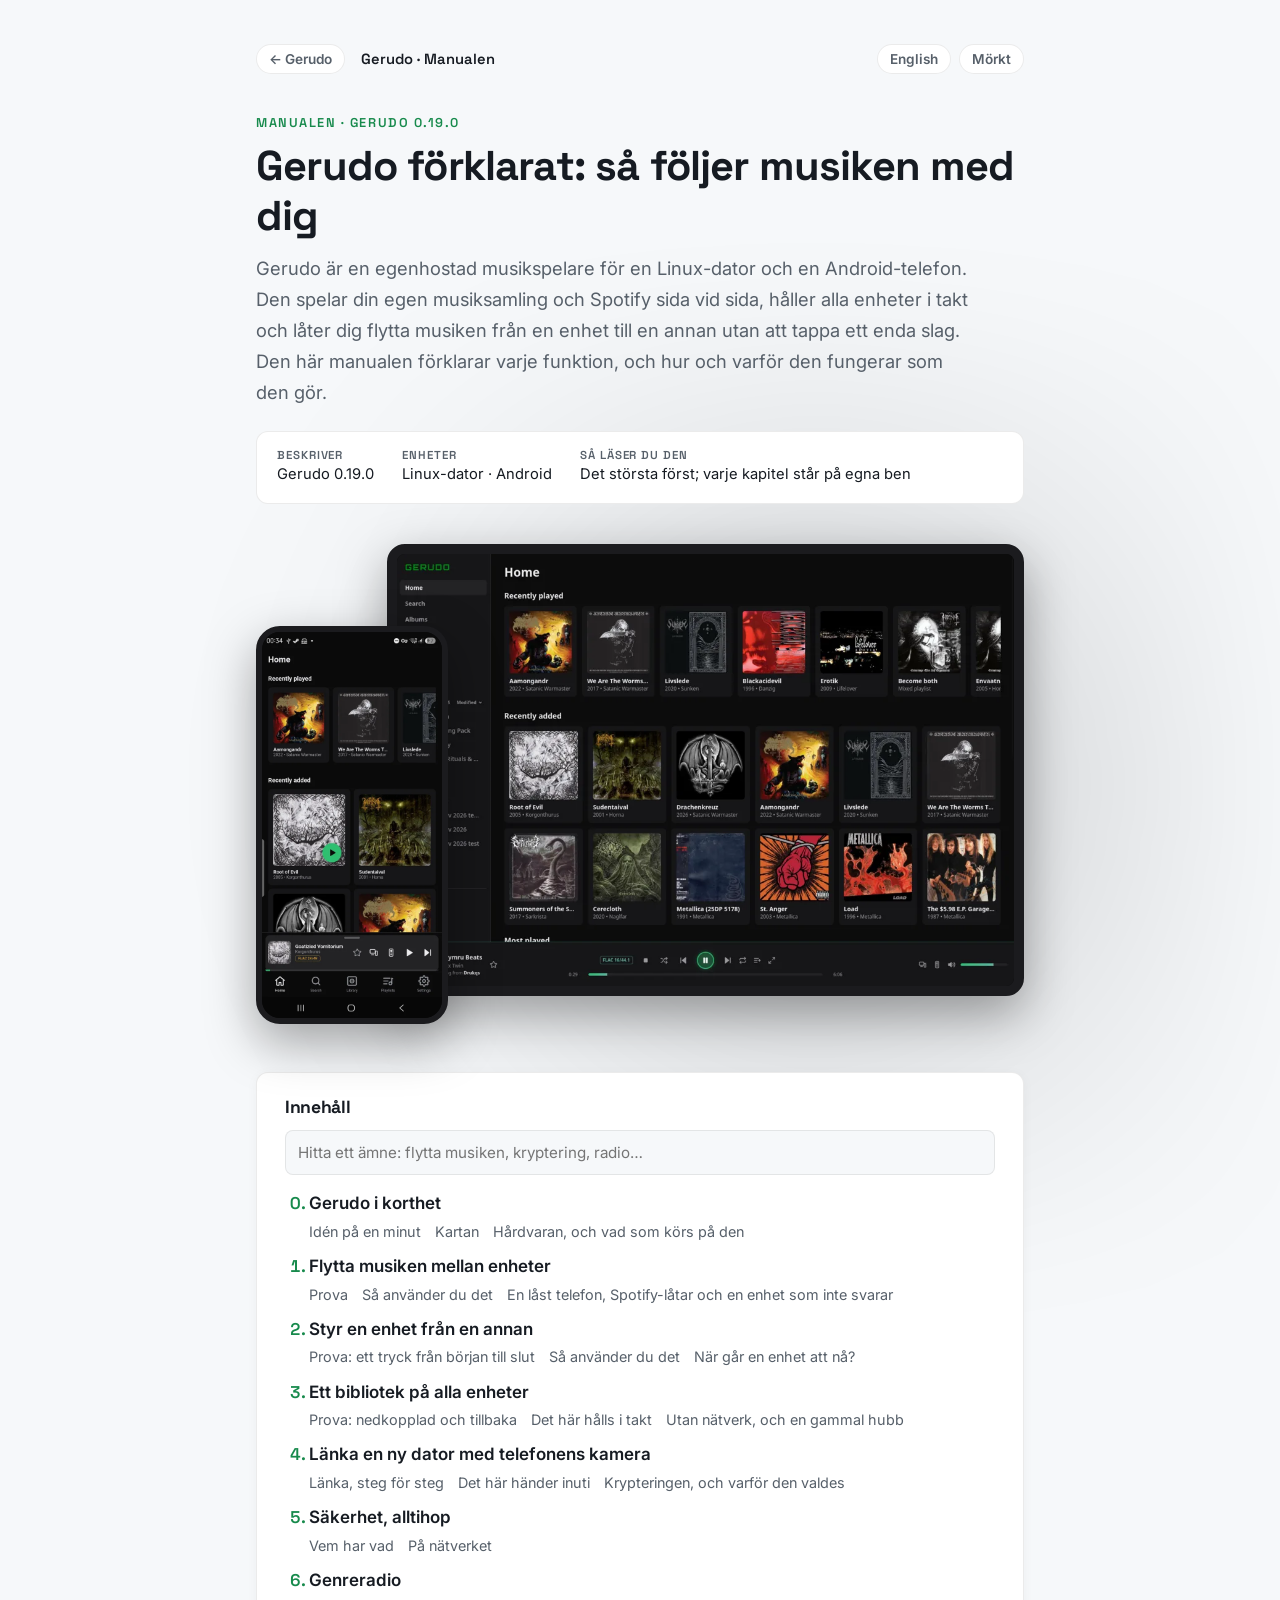
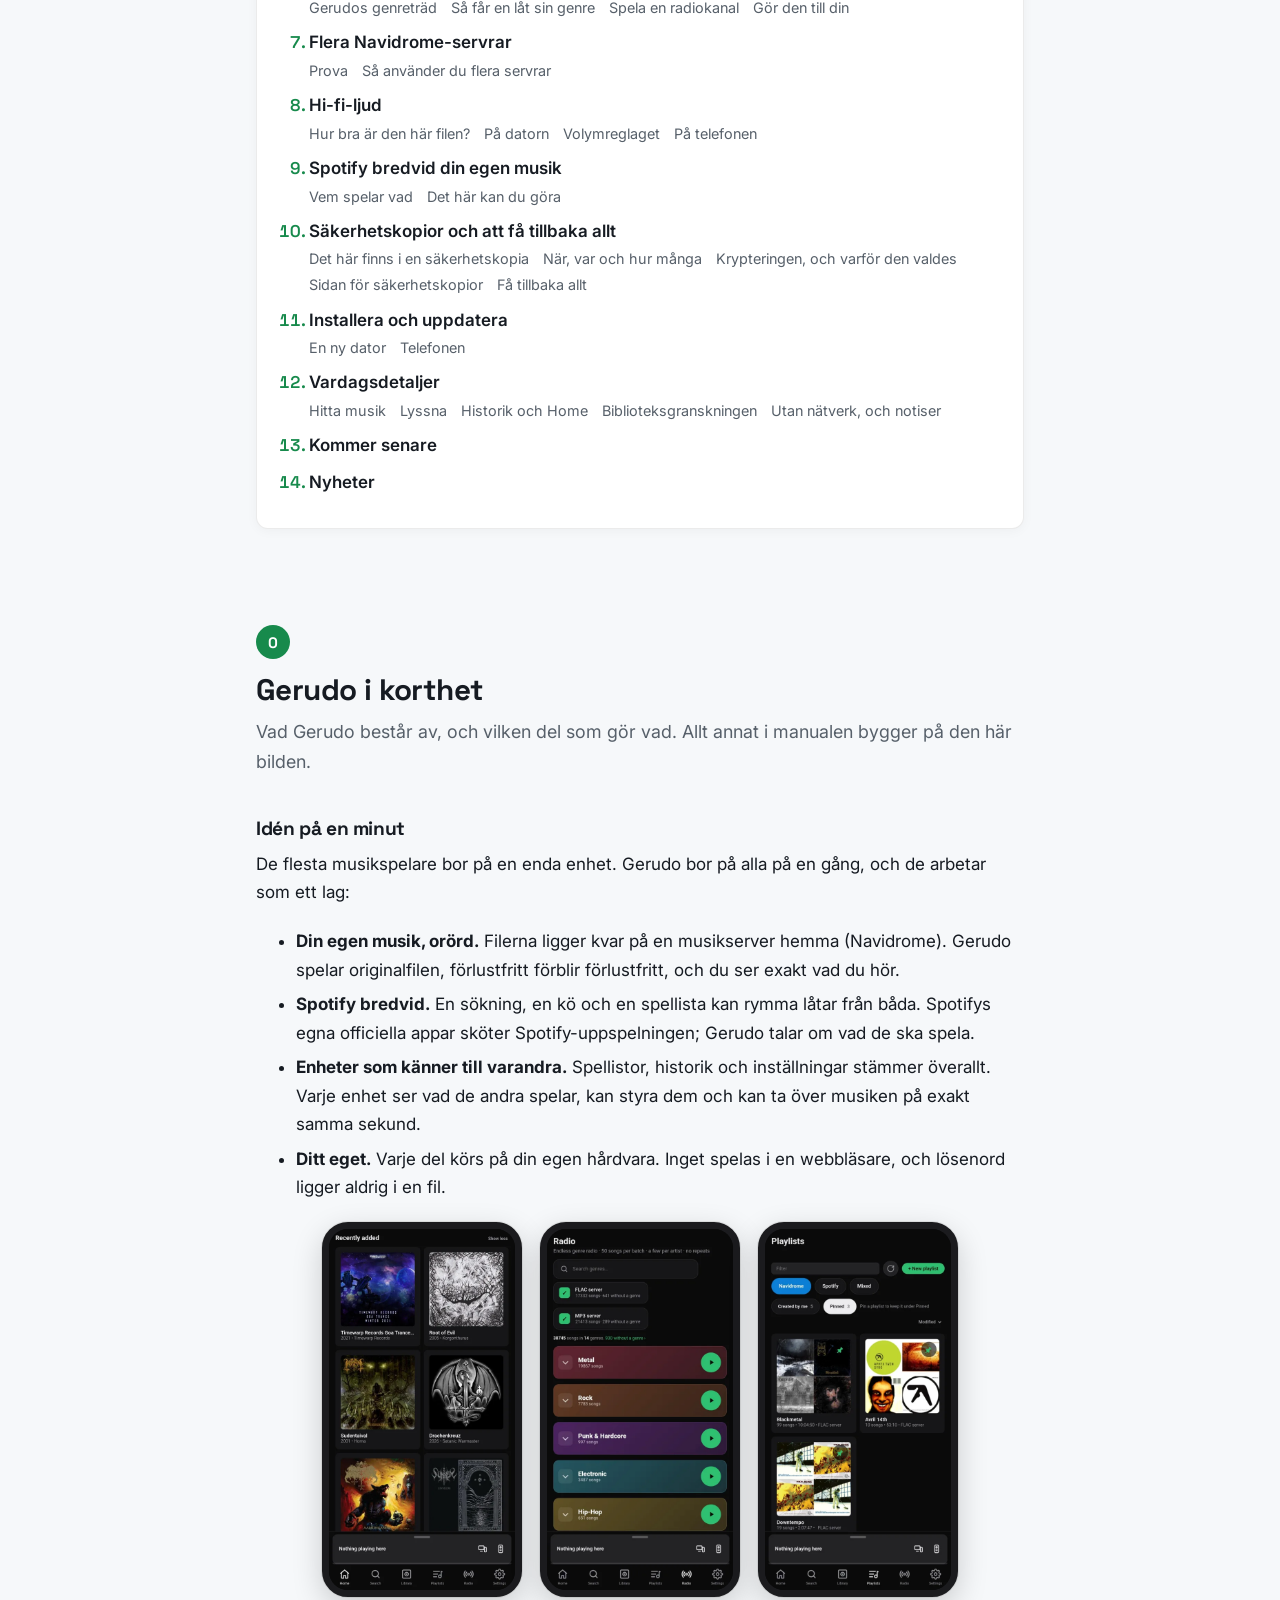
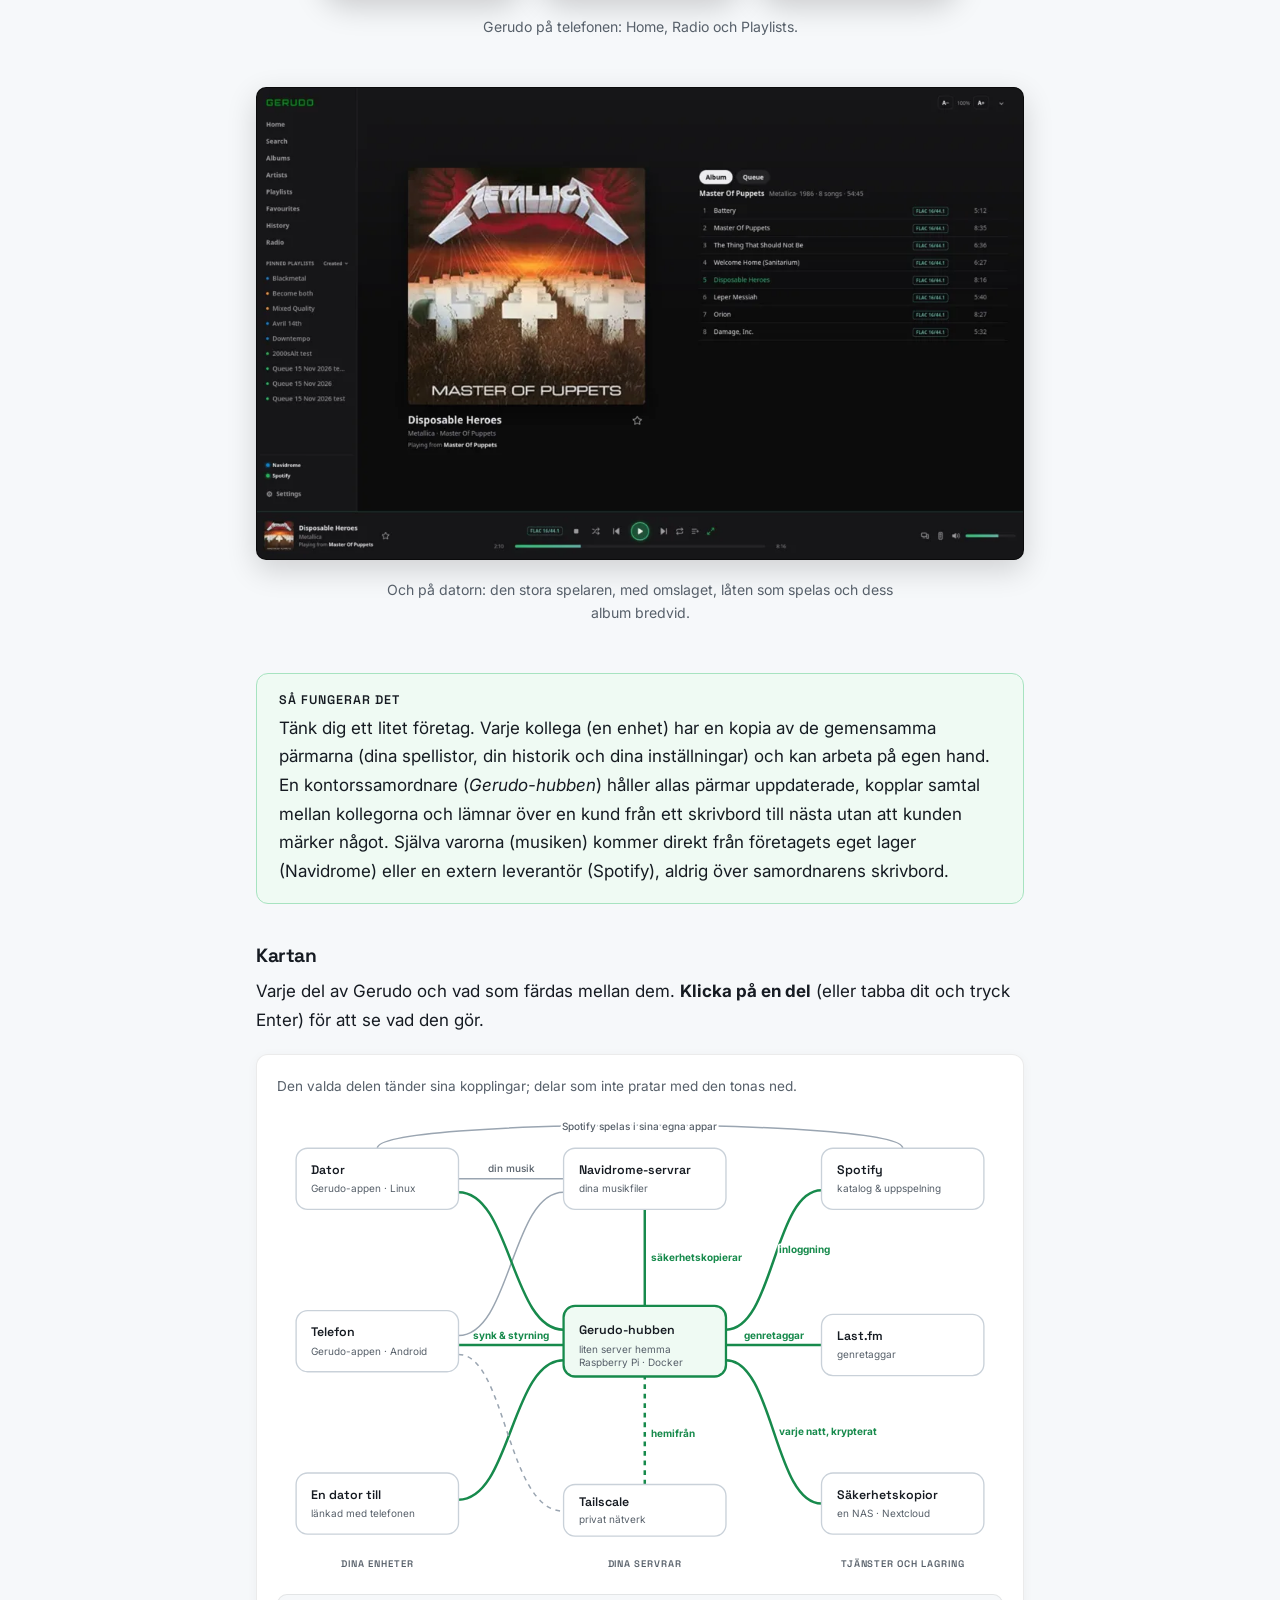
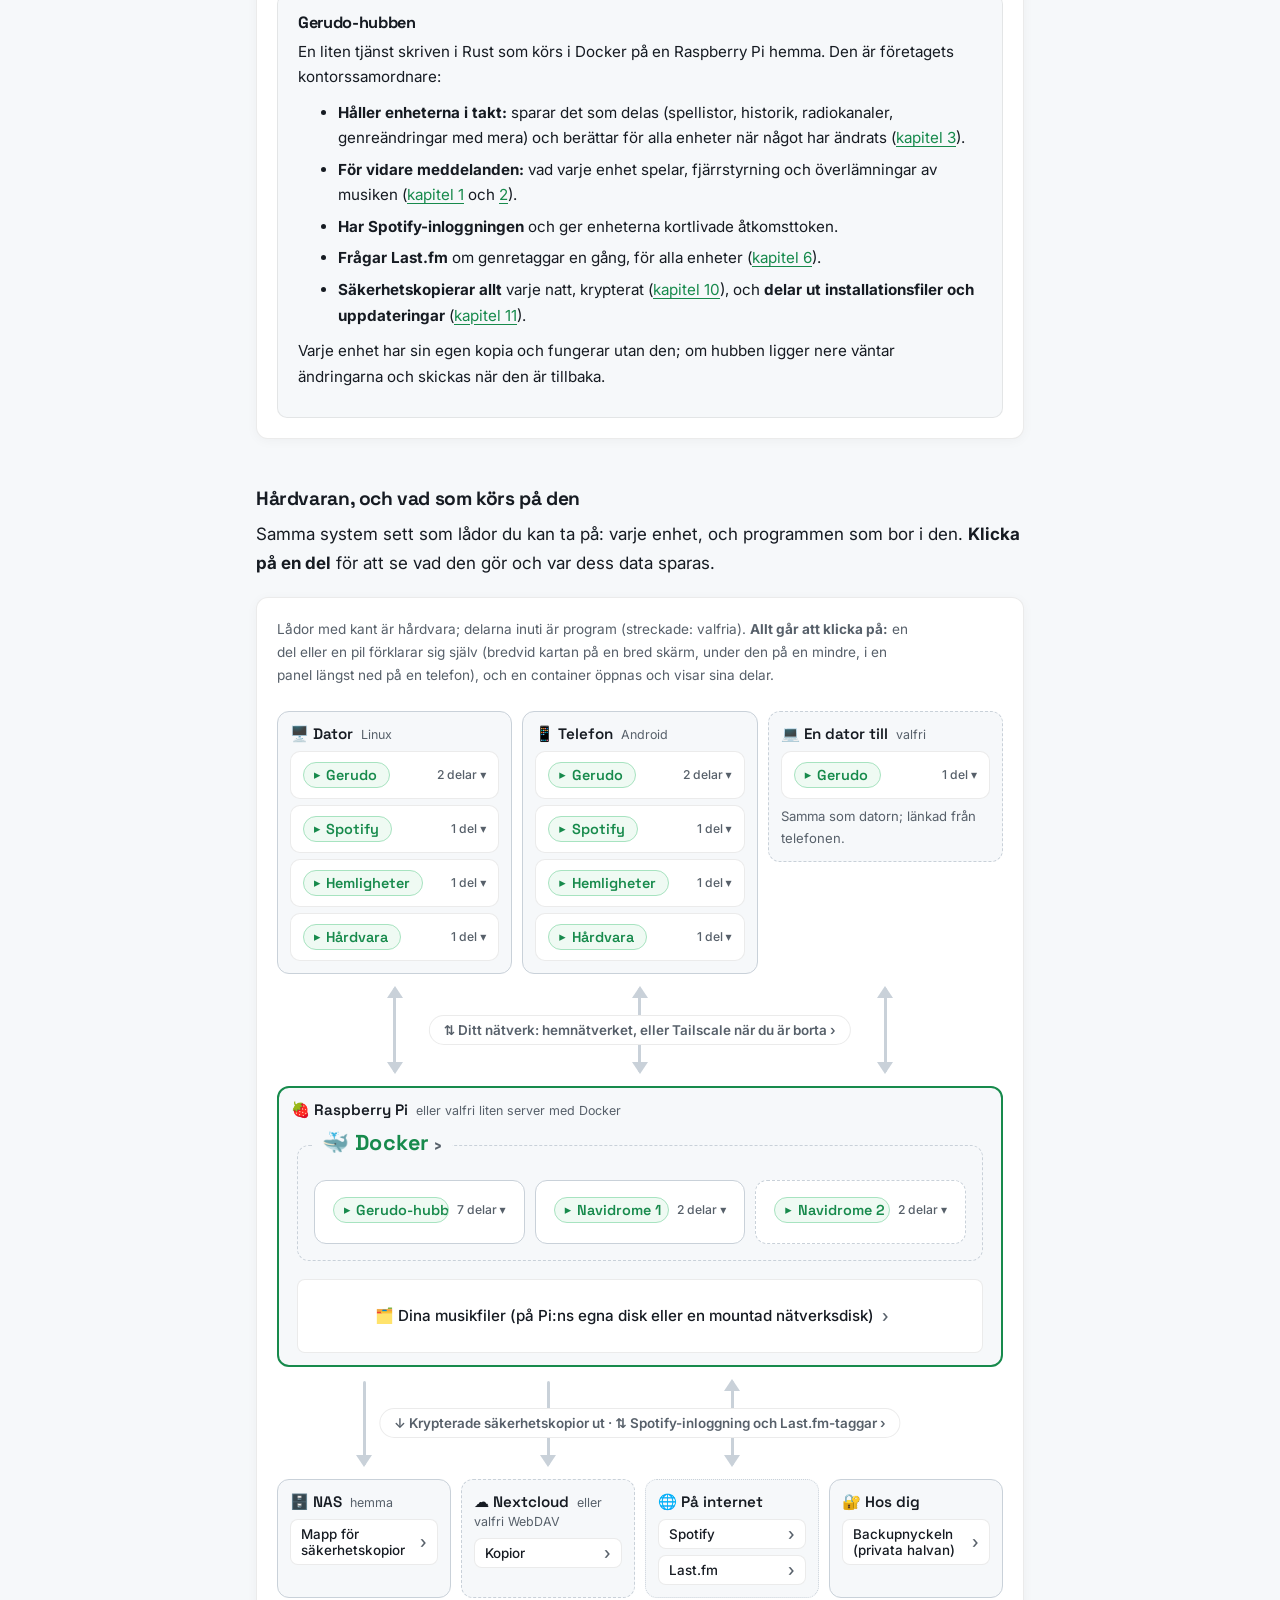
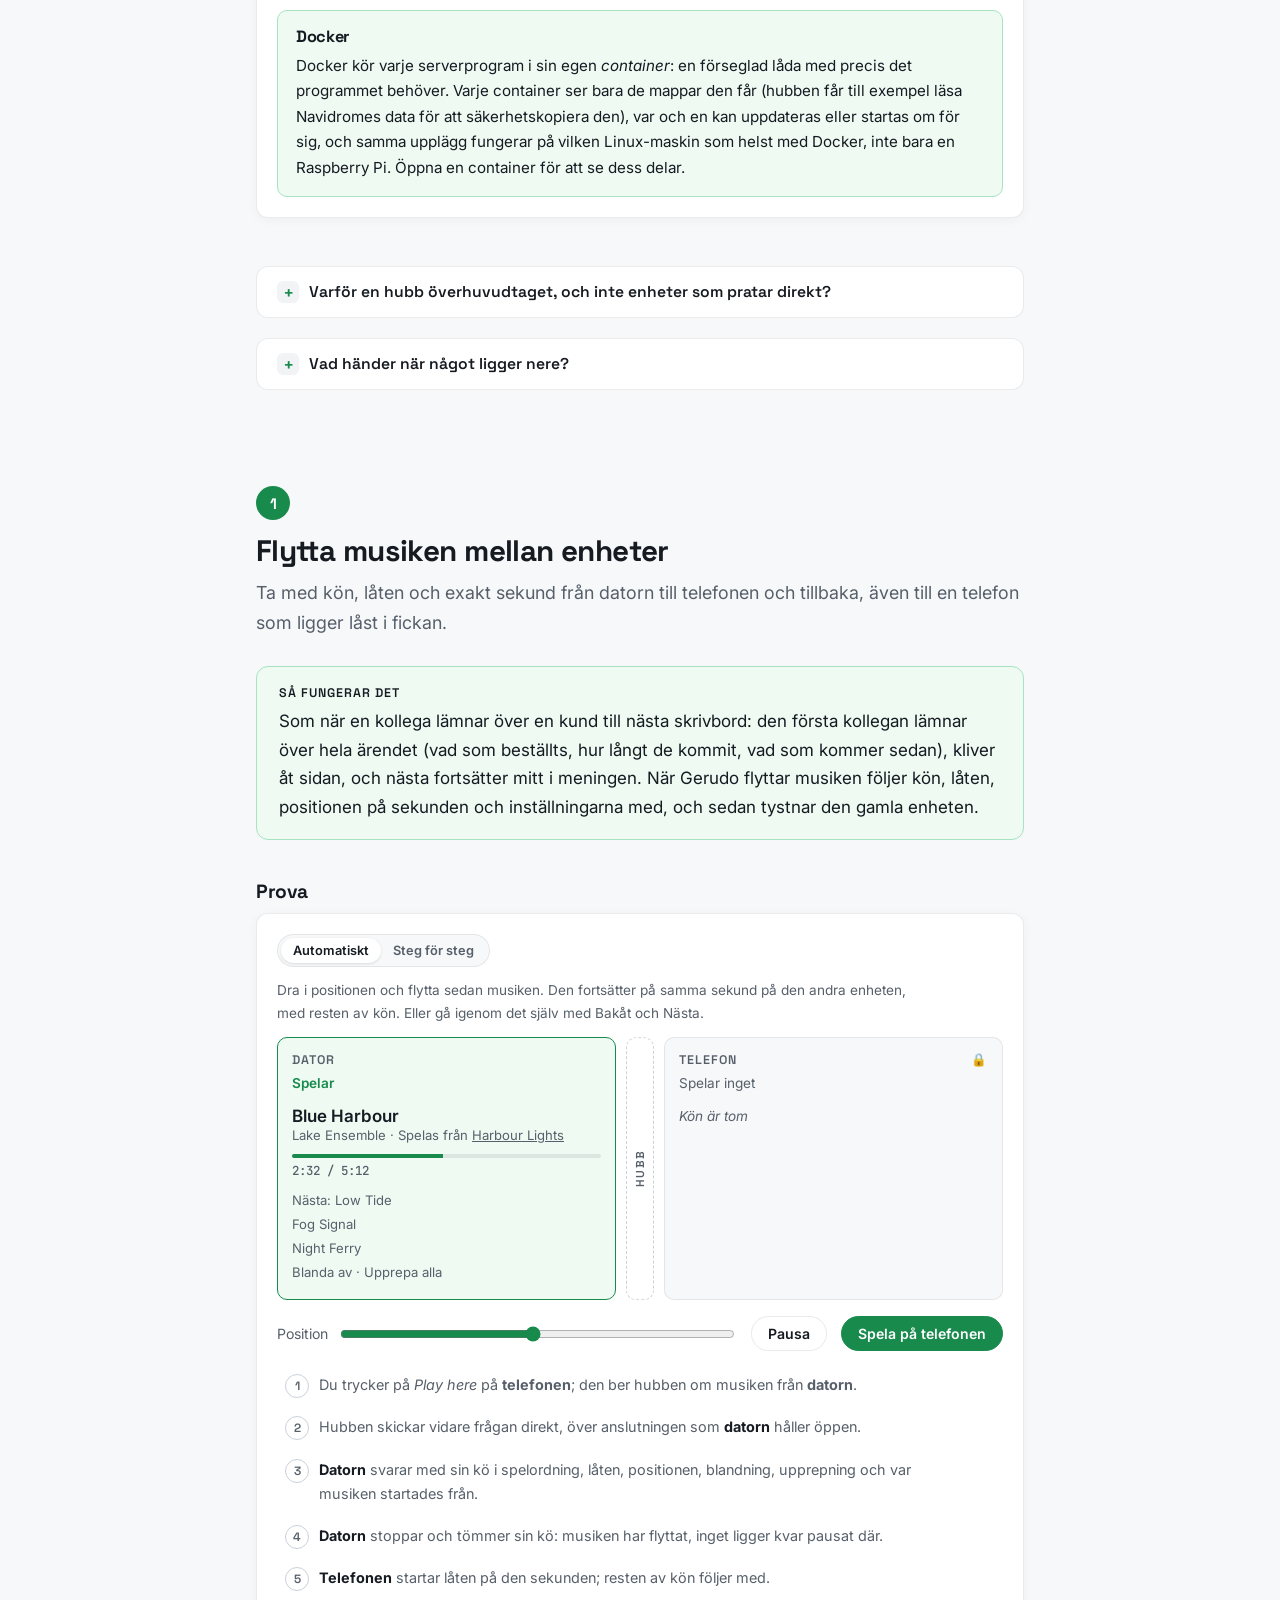
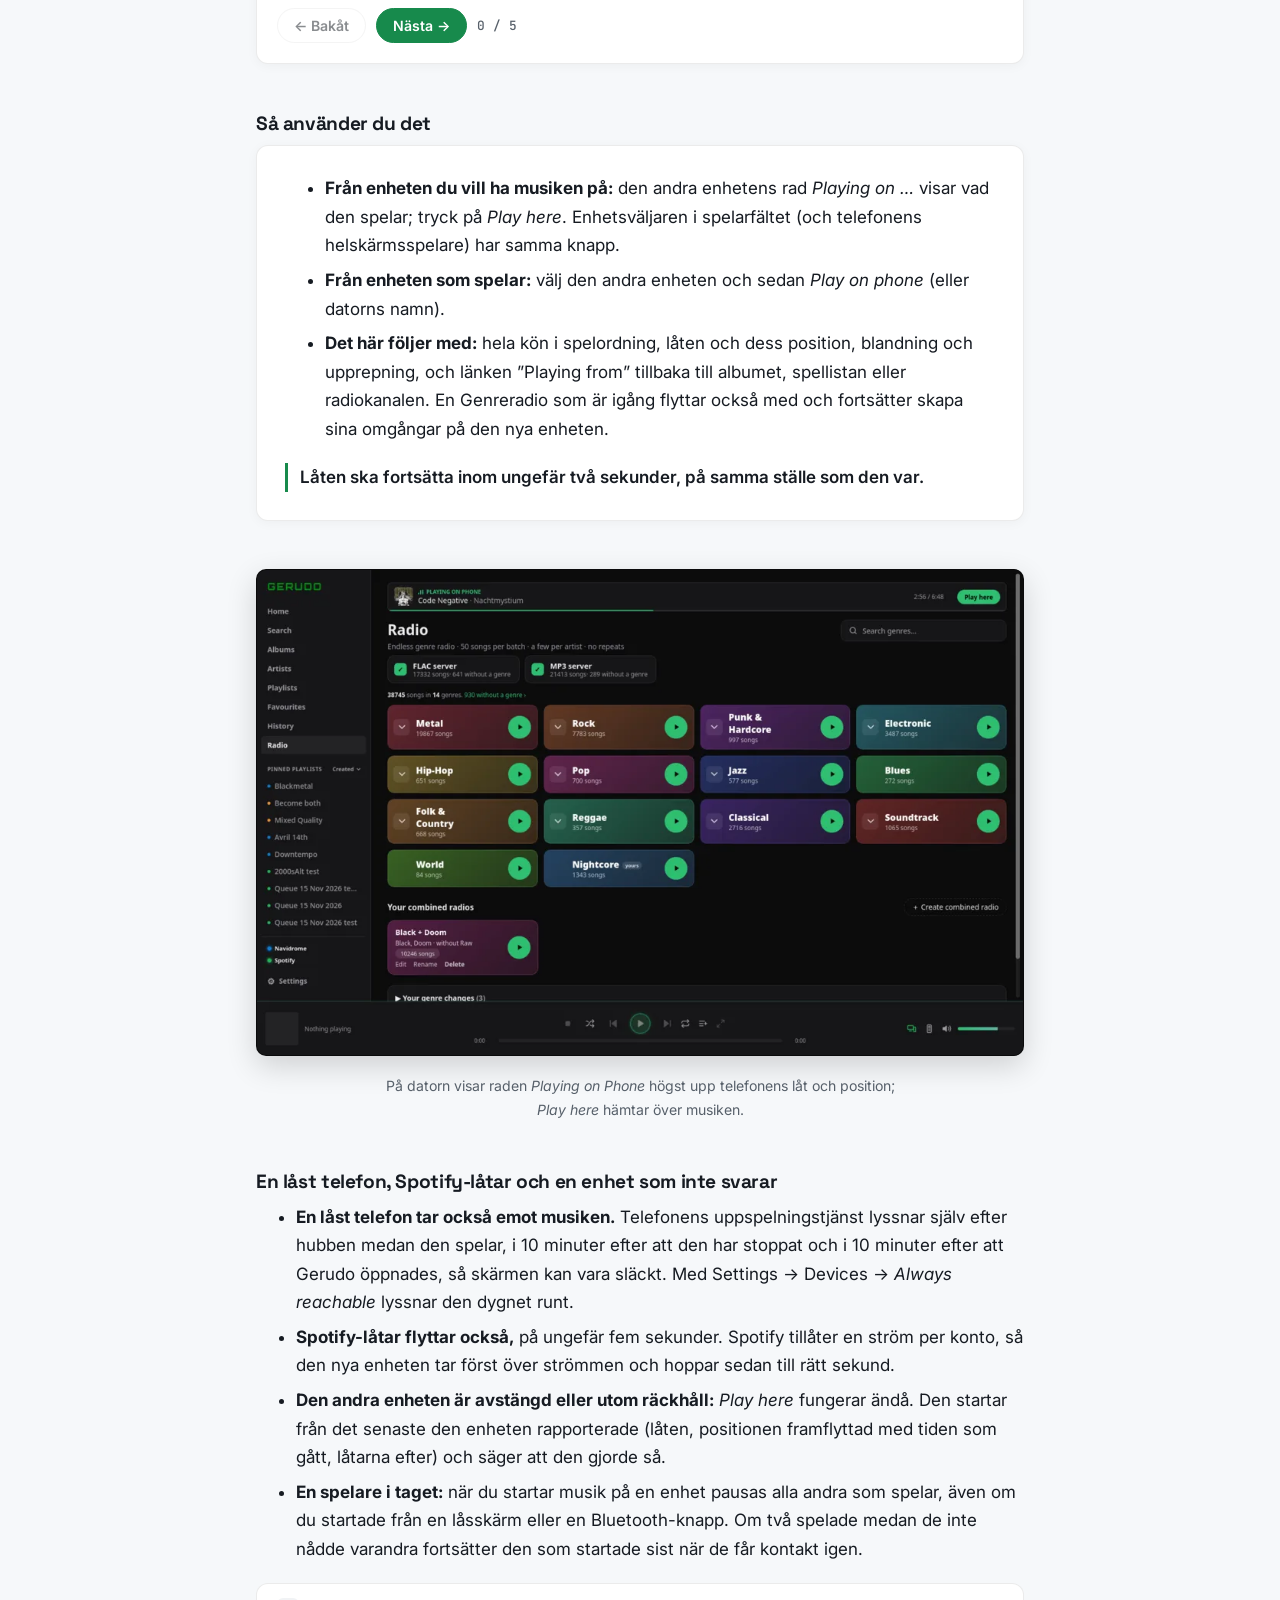
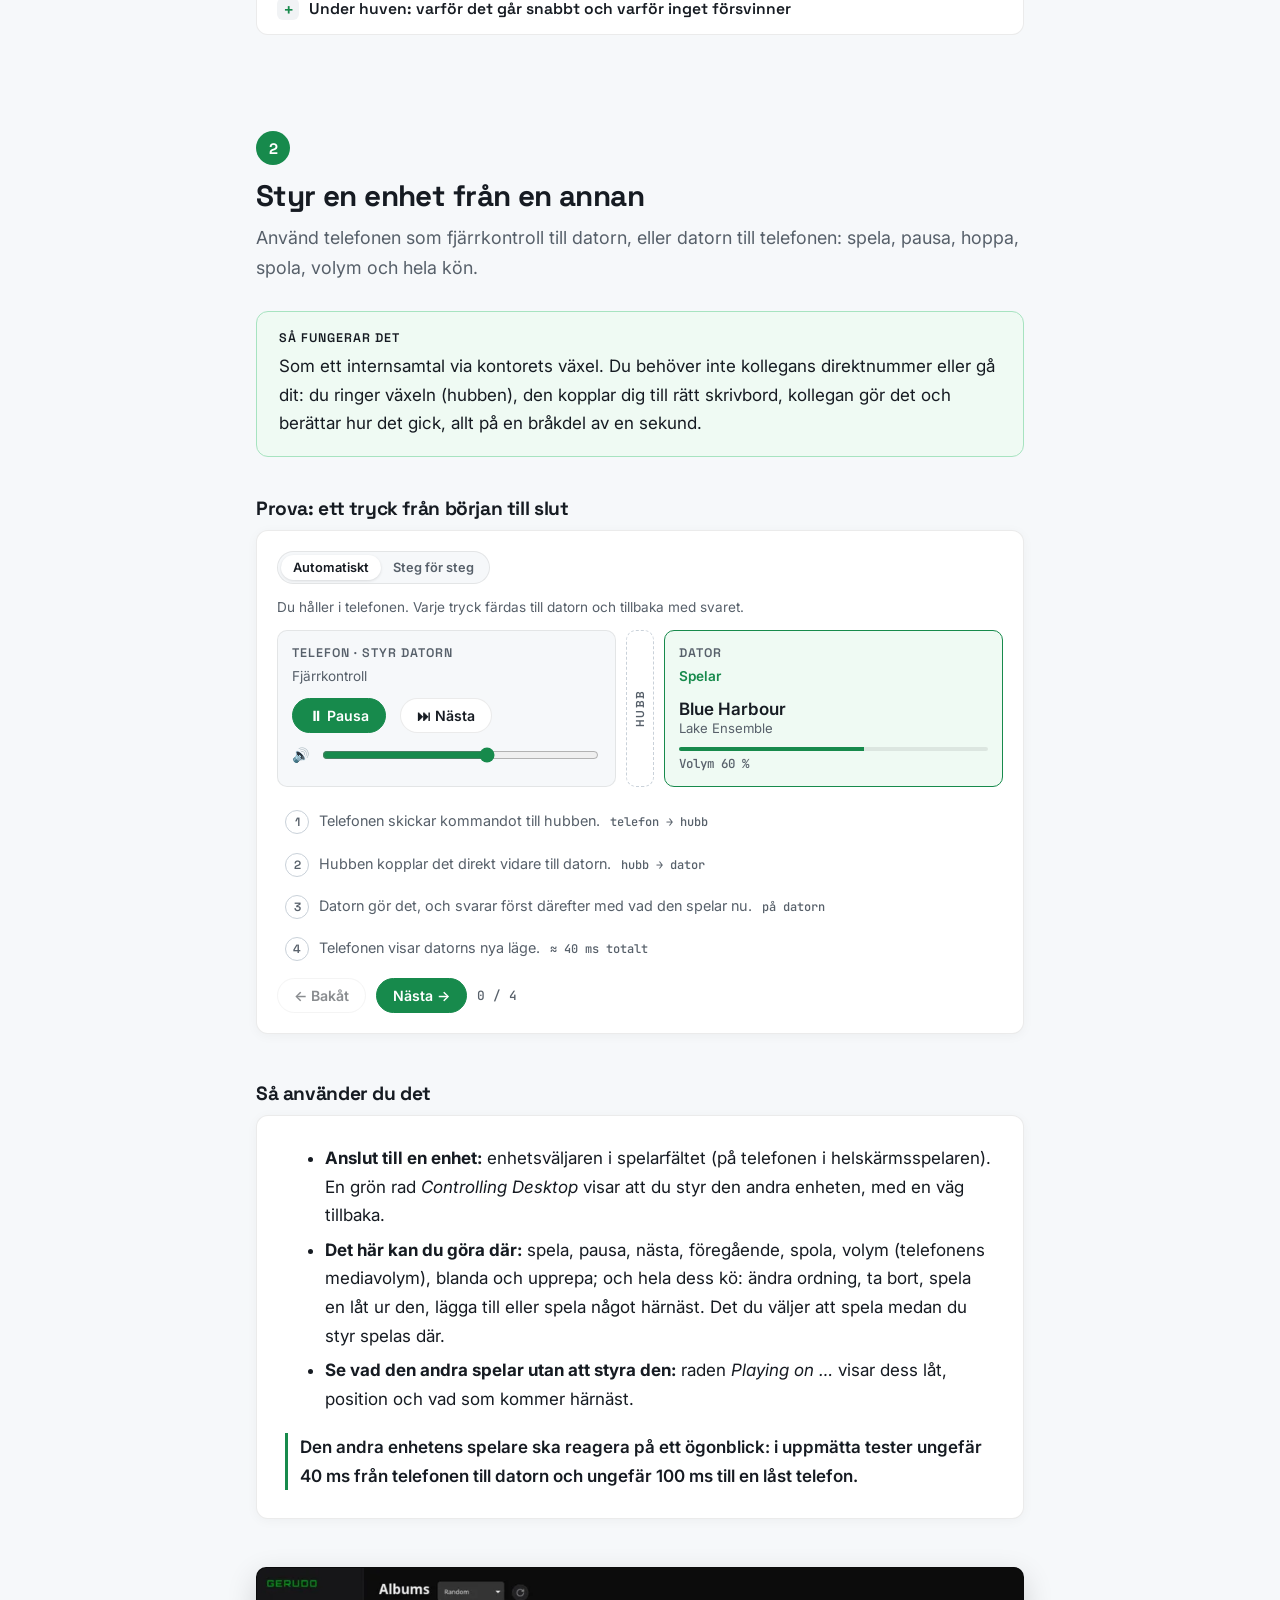
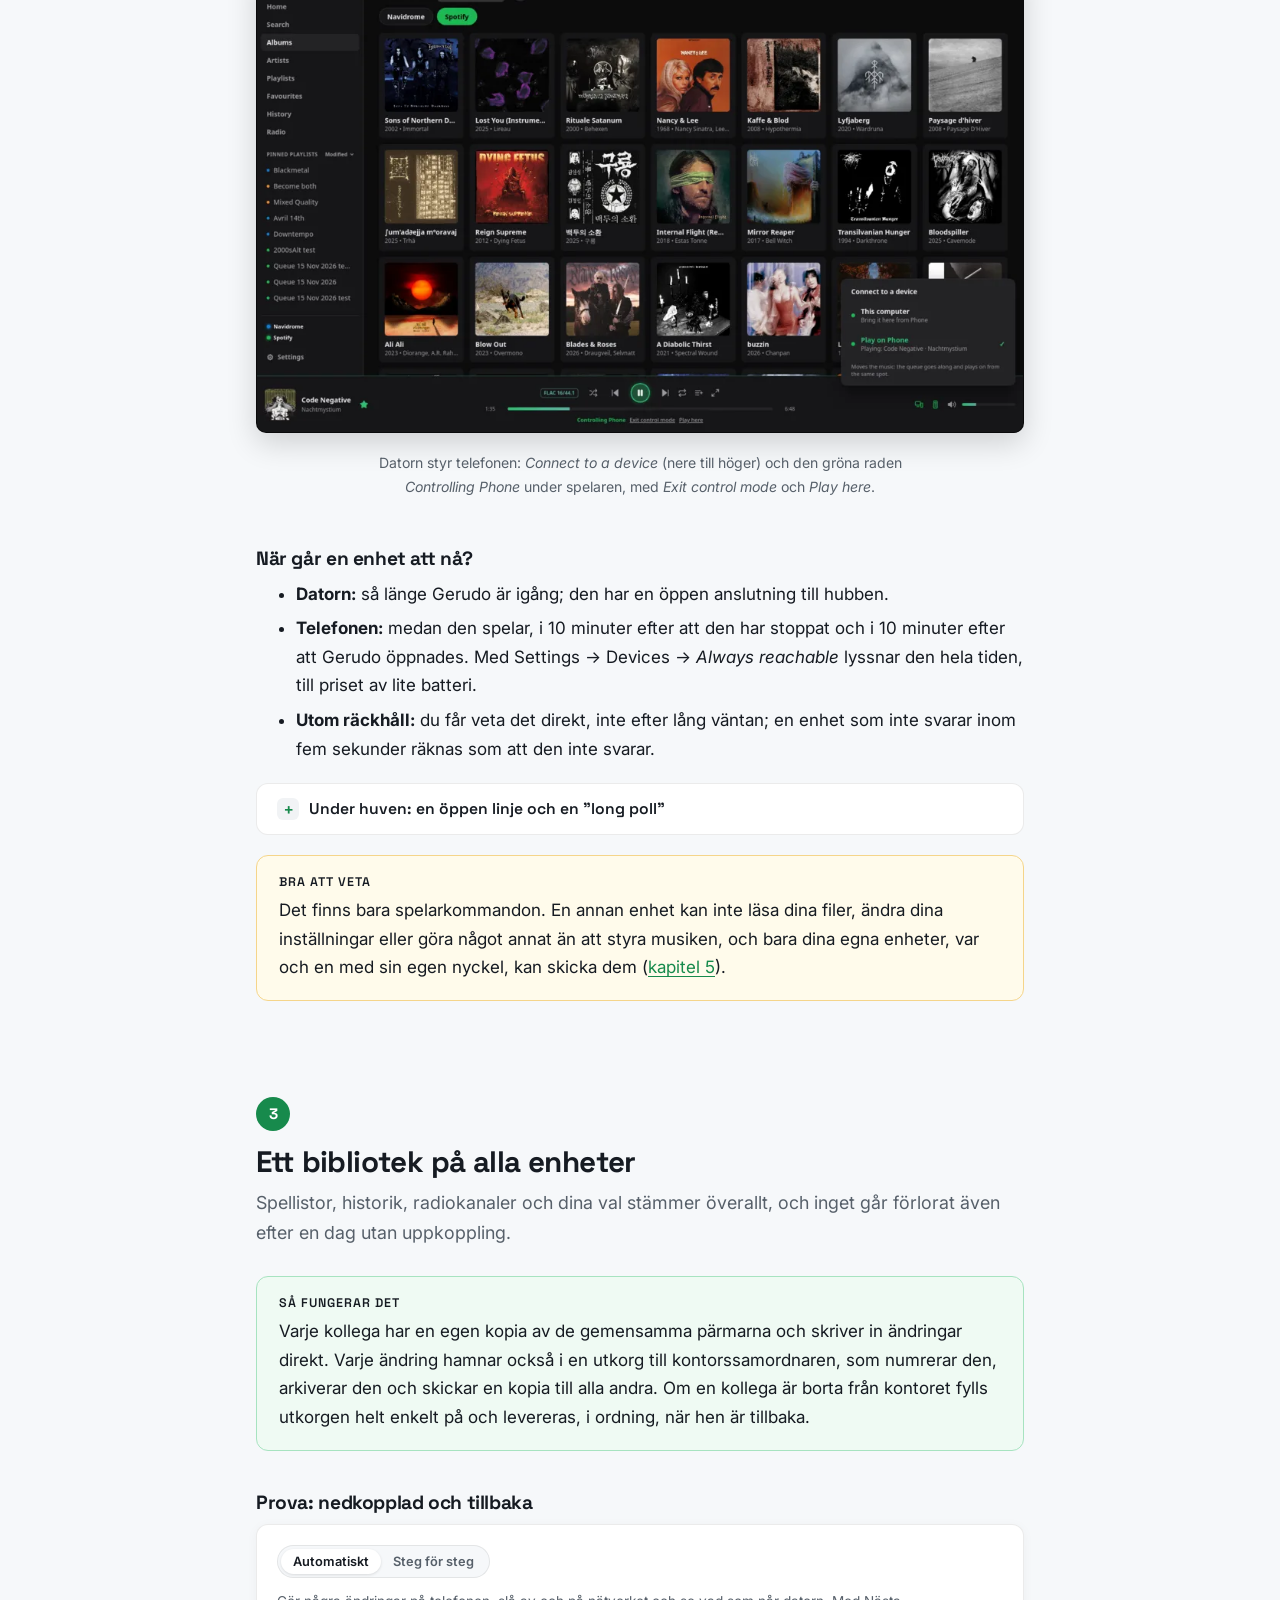
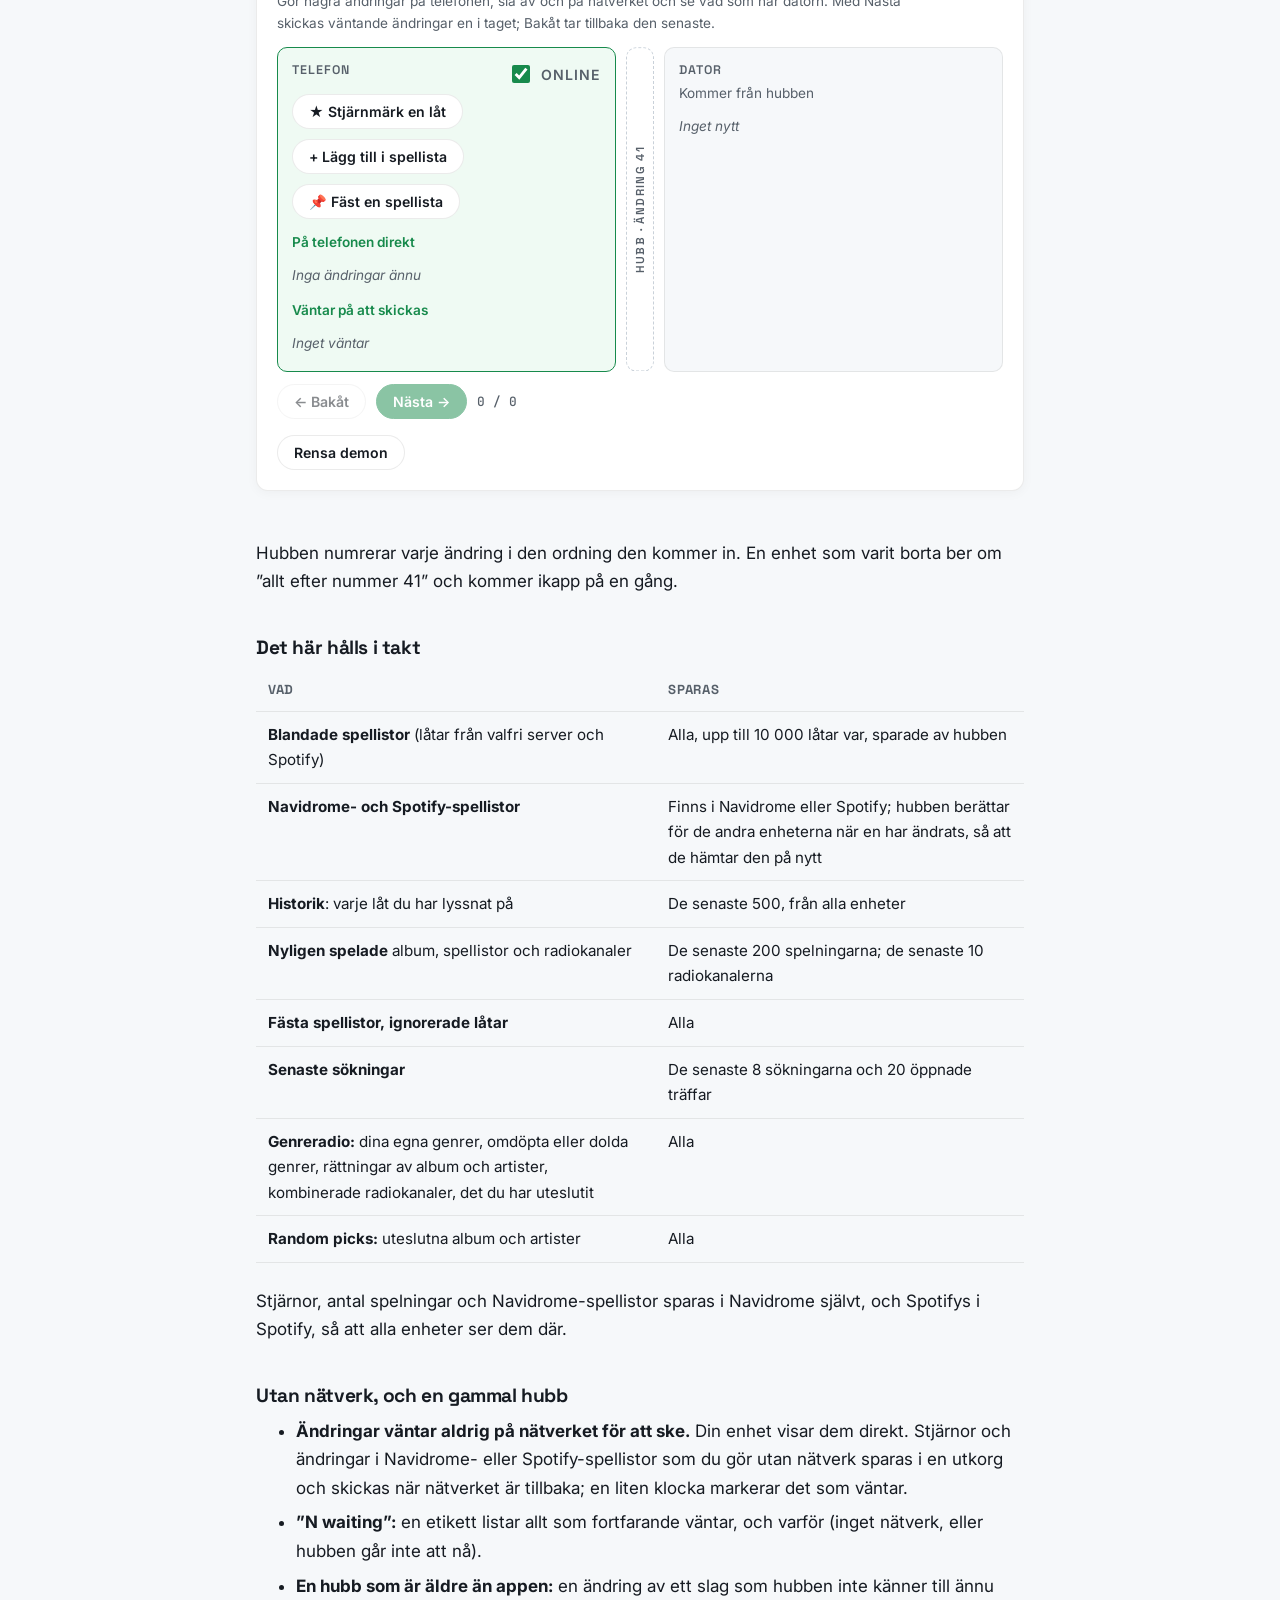
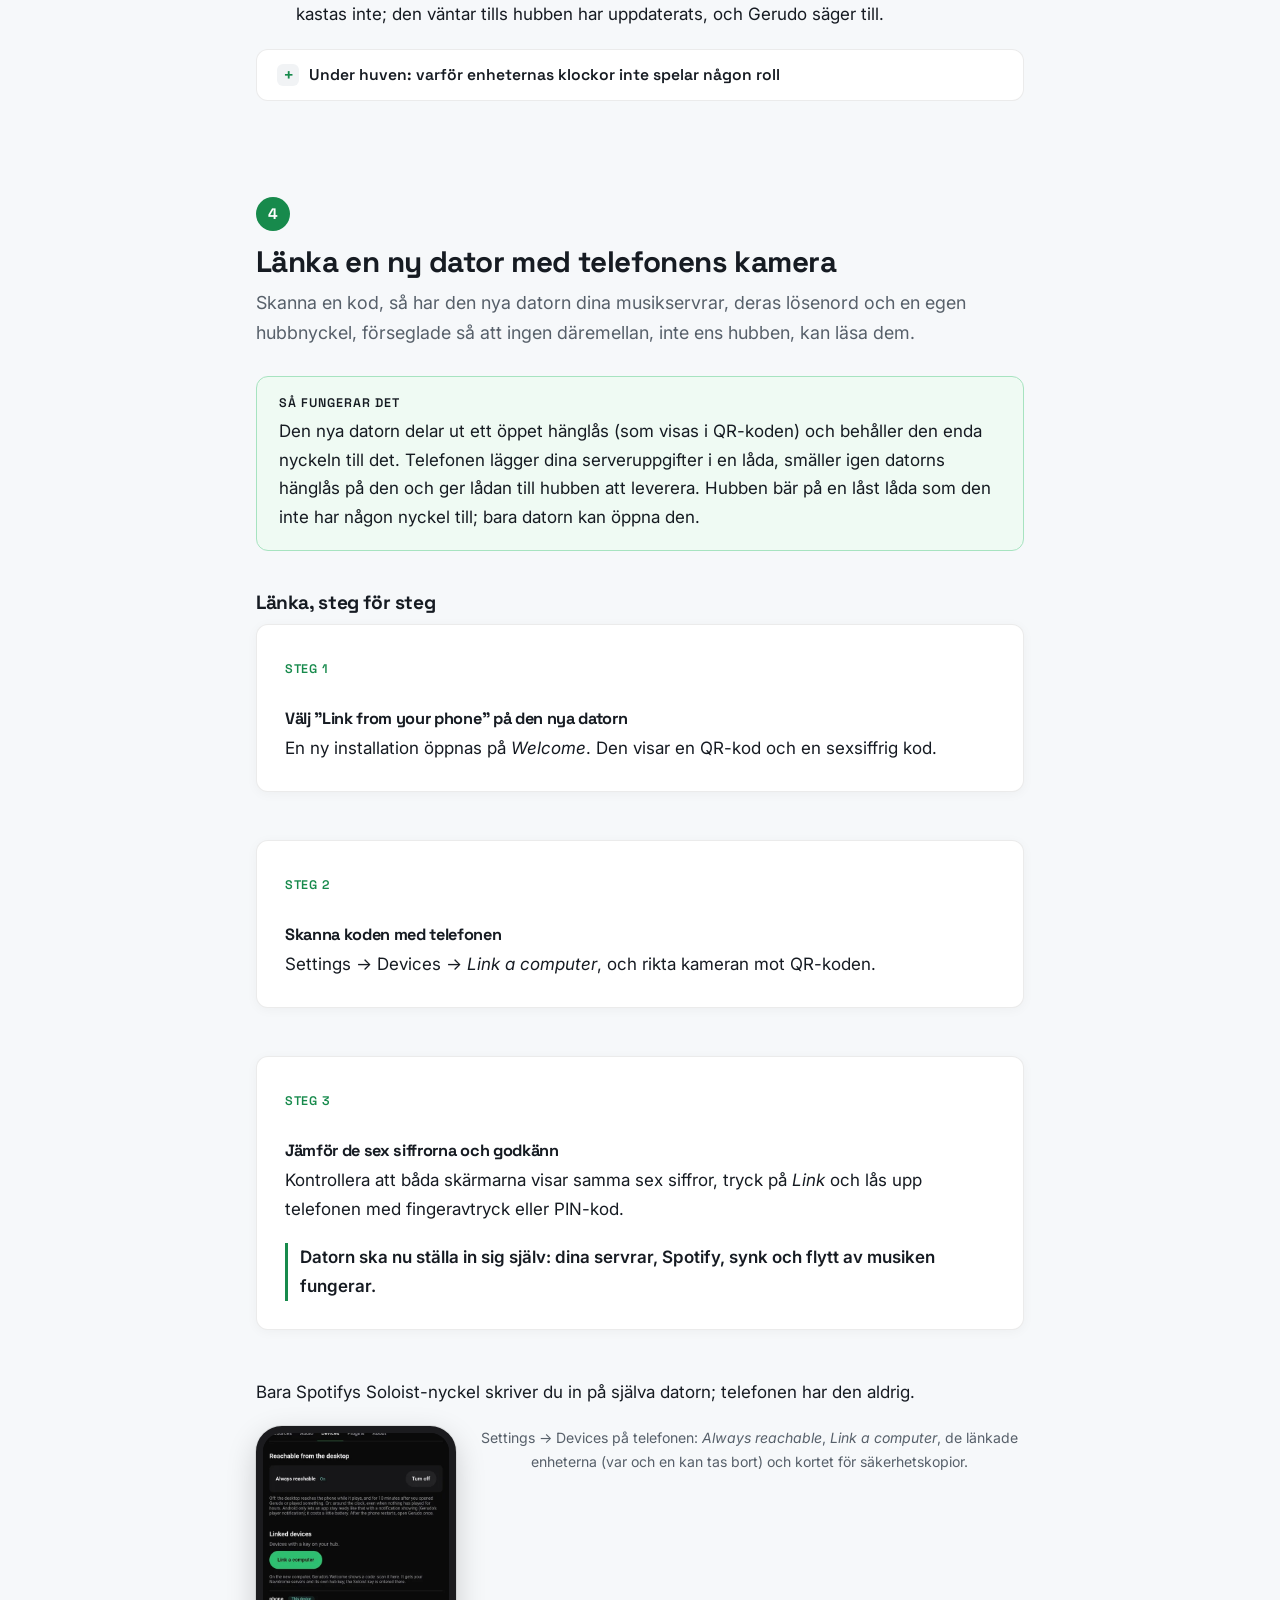
==== commit e3ca6d73: "Gerudo 0.19.0: the site (showcase and manual)" ====
--- a/manual/sv/index.html
+++ b/manual/sv/index.html
@@ -2353,11 +2353,11 @@
 </nav>
 
 <header>
-  <div class="kicker">Manualen · Gerudo 0.18.0</div>
+  <div class="kicker">Manualen · Gerudo 0.19.0</div>
   <h1>Gerudo förklarat: så följer musiken med dig</h1>
   <p class="lede">Gerudo är en egenhostad musikspelare för en Linux-dator och en Android-telefon. Den spelar din egen musiksamling och Spotify sida vid sida, håller alla enheter i takt och låter dig flytta musiken från en enhet till en annan utan att tappa ett enda slag. Den här manualen förklarar varje funktion, och hur och varför den fungerar som den gör.</p>
   <div class="meta">
-    <div><span>Beskriver</span>Gerudo 0.18.0</div>
+    <div><span>Beskriver</span>Gerudo 0.19.0</div>
     <div><span>Enheter</span>Linux-dator · Android</div>
     <div><span>Så läser du den</span>Det största först; varje kapitel står på egna ben</div>
   </div>
@@ -3068,11 +3068,11 @@
 <section class="chapter" id="radio">
   <div class="chapter-num">6</div>
   <h2 id="ch-radio">Genreradio</h2>
-  <p class="outcome">Oändligt med musik ur valfri genre eller undergenre i din egen samling: Metal, eller Metal → Black, eller Metal → Black → Atmospheric, sorterad efter Gerudos eget genreträd, dina filers taggar och Last.fm.</p>
+  <p class="outcome">Oändligt med musik ur valfri genre eller undergenre i din egen samling: Metal, eller Metal → Black, eller Metal → Black → Atmospheric, sorterad efter Gerudos eget genreträd, med Last.fm först och dina filers taggar där Last.fm inte vet något.</p>
 
   <div class="concept">
     <b>Så fungerar det</b>
-    <p>Tänk på företagets arkiv. Varje skiva som kommer in (en låt) har en etikett (sina genretaggar). En arkivarie sorterar in den i rätt låda i ett fast arkivskåp (Gerudos genreträd). Saknas etiketten eller går den inte att läsa slår arkivarien upp skivan i en stor öppen katalog (Last.fm). Och om du själv flyttar en skiva till en annan låda gäller din lapp från och med då. Genreradion plockar helt enkelt slumpmässiga skivor ur lådan du väljer.</p>
+    <p>Tänk på företagets arkiv. Varje skiva som kommer in (ett album) sorteras in i en låda i ett fast arkivskåp (Gerudos genreträd). Arkivarien slår först upp skivan i en stor öppen katalog (Last.fm): skivans egen post, annars artistens. Först när katalogen inte säger något går arkivarien efter etiketten på skivan (dina filers genretaggar), och etiketten väljer fortfarande mappen inne i lådan. Om du själv flyttar en skiva gäller din lapp från och med då. Genreradion plockar helt enkelt slumpmässiga skivor ur lådan du väljer.</p>
   </div>
 
   <h3 id="radio-tree">Gerudos genreträd</h3>
@@ -3084,47 +3084,61 @@
 
   <h3 id="radio-how">Så får en låt sin genre</h3>
   <figure class="widget" data-choices>
-    <p class="widget-hint">Välj en låt. Varje rad är ett steg; den gröna raden avgör.</p>
+    <p class="widget-hint">Välj ett album. Varje rad är ett steg, i tur och ordning; den gröna raden avgör.</p>
     <div class="pills">
-      <button type="button" data-show="split">Två genrer i en tagg</button>
-      <button type="button" data-show="detail">Last.fm lägger till detaljer</button>
-      <button type="button" data-show="none">Ingen tagg alls</button>
-      <button type="button" data-show="unknown">En stil som trädet inte känner till</button>
+      <button type="button" data-show="wrong">En felaktigt taggad fil</button>
+      <button type="button" data-show="detail">Dina taggar lägger till detaljer</button>
+      <button type="button" data-show="artist">Bara artisten är känd</button>
+      <button type="button" data-show="files">Last.fm vet ingenting</button>
+      <button type="button" data-show="new">En stil som trädet inte känner till</button>
       <button type="button" data-show="fix">Du har rättat den</button>
     </div>
-    <div data-panel="split">
+    <div data-panel="wrong">
       <ol class="pipeline">
-        <li class="win"><b>Dina taggar</b><span><span class="tag">Black Metal|Doom Metal</span> delas i två, och båda finns i trädet: <span class="genre">Metal → Black</span><span class="genre">Metal → Doom</span></span></li>
-        <li class="skip"><b>Last.fm</b><span>Behövs inte: dina taggar säger redan exakt var den hör hemma.</span></li>
+        <li class="win"><b>Last.fm: albumet</b><span>Taggat <span class="tag">hardcore punk</span>: <span class="genre">Punk &amp; Hardcore → Hardcore punk</span></span></li>
+        <li class="skip"><b>Last.fm: artisten</b><span>Behövs inte: albumets taggar avgjorde.</span></li>
+        <li class="skip"><b>Dina taggar</b><span><span class="tag">Hardcore Techno</span> pekar på Electronic, en annan huvudgenre än Last.fm:s, så den lämnas utanför.</span></li>
+        <li class="skip"><b>Dina rättningar</b><span>Inga.</span></li>
+      </ol>
+      <p class="widget-hint" style="margin:10px 0 0">Last.fm går först, så en enda felaktig tagg i filerna kan inte dra in ett album i fel genre. Om bara filerna hade fått avgöra hade det här punkalbumet hamnat i Electronic → Hardcore techno.</p>
+    </div>
+    <div data-panel="detail" hidden>
+      <ol class="pipeline">
+        <li class="win"><b>Last.fm: albumet</b><span>Taggat <span class="tag">metal</span>: <span class="genre">Metal</span></span></li>
+        <li class="skip"><b>Last.fm: artisten</b><span>Behövs inte.</span></li>
+        <li><b>Dina taggar</b><span><span class="tag">Atmospheric Black Metal</span> ligger inom Last.fm:s Metal, så detaljen läggs till: <span class="genre">Metal → Black → Atmospheric</span></span></li>
+        <li class="skip"><b>Dina rättningar</b><span>Inga.</span></li>
+      </ol>
+      <p class="widget-hint" style="margin:10px 0 0">Dina taggar väljer fortfarande undergenren, så länge den ligger inom huvudgenren som Last.fm valde.</p>
+    </div>
+    <div data-panel="artist" hidden>
+      <ol class="pipeline">
+        <li class="skip"><b>Last.fm: albumet</b><span>Bara taggar som inte är genrer (<span class="tag">2014</span> <span class="tag">favourite albums</span>).</span></li>
+        <li class="win"><b>Last.fm: artisten</b><span>Taggad <span class="tag">post-rock</span>: <span class="genre">Rock → Alternative / Indie → Post-rock</span></span></li>
+        <li class="skip"><b>Dina taggar</b><span>Inga.</span></li>
         <li class="skip"><b>Dina rättningar</b><span>Inga.</span></li>
       </ol>
     </div>
-    <div data-panel="detail" hidden>
+    <div data-panel="files" hidden>
       <ol class="pipeline">
-        <li><b>Dina taggar</b><span><span class="tag">Metal</span>: bara huvudgenren. <span class="genre">Metal</span></span></li>
-        <li class="win"><b>Last.fm</b><span>På Last.fm är artisten taggad <span class="tag">atmospheric black metal</span>. Det ligger inom din Metal, så detaljen läggs till: <span class="genre">Metal → Black → Atmospheric</span></span></li>
-        <li class="skip"><b>Dina rättningar</b><span>Inga.</span></li>
-      </ol>
-      <p class="widget-hint" style="margin:10px 0 0">Dina taggar går först: Last.fm lägger bara till detaljer inom dem. En Last.fm-tagg som pekar någon annanstans (säg ”rock”) flyttar inte ut en låt ur din Metal.</p>
-    </div>
-    <div data-panel="none" hidden>
-      <ol class="pipeline">
-        <li class="skip"><b>Dina taggar</b><span>Inga.</span></li>
-        <li class="win"><b>Last.fm</b><span>Artisten är taggad <span class="tag">post-rock</span>: <span class="genre">Rock → Alternative / Indie → Post-rock</span></span></li>
+        <li class="skip"><b>Last.fm: albumet</b><span>Okänt för Last.fm.</span></li>
+        <li class="skip"><b>Last.fm: artisten</b><span>Också okänd.</span></li>
+        <li class="win"><b>Dina taggar</b><span><span class="tag">Black Metal|Doom Metal</span> delas i två, och båda finns i trädet: <span class="genre">Metal → Black</span><span class="genre">Metal → Doom</span></span></li>
         <li class="skip"><b>Dina rättningar</b><span>Inga.</span></li>
       </ol>
     </div>
-    <div data-panel="unknown" hidden>
+    <div data-panel="new" hidden>
       <ol class="pipeline">
-        <li><b>Dina taggar</b><span><span class="tag">phonk</span>: en riktig stil, men inte en som trädet har.</span></li>
-        <li><b>Last.fm</b><span>Albumets egna Last.fm-taggar prövas; här placerar inte heller de det.</span></li>
-        <li class="win"><b>Utan genre</b><span>Albumet hamnar i listan <em>Without a genre</em> på radiosidan, under <em>Tags Radio doesn't know: phonk</em>. <b>Make a genre…</b> skapar en egen genre och flyttar dit varje album med den taggen: <span class="genre yours">Phonk</span></span></li>
+        <li><b>Last.fm: albumet</b><span>Taggat <span class="tag">phonk</span>: en riktig stil, men inte en som trädet har.</span></li>
+        <li class="win"><b>Föreslagna genrer</b><span>Trettio av dina album delar taggen, så radiosidan föreslår den: <em>Phonk · 30 albums · Last.fm suggests under Electronic</em>. <b>Add…</b> gör den till din egen genre, och varje album taggat phonk hamnar där, även sådana som läggs till senare: <span class="genre yours">Electronic → Phonk</span></span></li>
       </ol>
+      <p class="widget-hint" style="margin:10px 0 0">Inget ändras förrän du väljer. <em>Not a genre</em> gör i stället att den inte föreslås igen, på någon av dina enheter.</p>
     </div>
     <div data-panel="fix" hidden>
       <ol class="pipeline">
-        <li><b>Dina taggar</b><span><span class="tag">Shoegaze</span>: <span class="genre">Rock → Alternative / Indie → Shoegaze</span></span></li>
-        <li class="skip"><b>Last.fm</b><span>Behövs inte.</span></li>
+        <li><b>Last.fm: albumet</b><span>Taggat <span class="tag">shoegaze</span>: <span class="genre">Rock → Alternative / Indie → Shoegaze</span></span></li>
+        <li class="skip"><b>Last.fm: artisten</b><span>Behövs inte.</span></li>
+        <li class="skip"><b>Dina taggar</b><span>Behövs inte.</span></li>
         <li class="win"><b>Dina rättningar</b><span>Du valde <em>Radio genre… → Also add to</em> och din egen genre ”Late nights”. Albumet ligger kvar där det var och finns i din också: <span class="genre">Rock → Alternative / Indie → Shoegaze</span><span class="genre yours">Late nights</span></span></li>
       </ol>
       <p class="widget-hint" style="margin:10px 0 0">En rättning vinner över allt, och ingen ny tagg eller uppdatering från Last.fm gör den ogjord. Med <em>Move to</em> i stället för <em>Also add to</em> hade den tagits ut ur Shoegaze.</p>
@@ -3145,8 +3159,9 @@
 
   <h3 id="radio-yours">Gör den till din</h3>
   <ul>
-    <li><b>Rätta ett album eller en artist:</b> <em>Radio genre…</em> i albumets ⋯-meny eller på artistens sida. Välj vad (det här albumet, eller allt av artisten, även senare album), var (valfri genre, eller en ny) och hur (<em>Move to</em> eller <em>Also add to</em>). En rättning gäller samma album på alla servrar.</li>
-    <li><b>Egna genrer:</b> skapa, byt namn på, flytta eller ta bort dem; byt namn på eller dölj Gerudos egna. Dina genrer får musik bara från dina rättningar, aldrig från taggar.</li>
+    <li><b>Rätta ett album eller en artist:</b> <em>Radio genre…</em> i albumets ⋯-meny eller på artistens sida. Första steget visar varför det ligger där det ligger (Last.fm:s taggar för albumet, för artisten eller dina filers taggar). Välj vad (det här albumet, eller allt av artisten, även senare album), var (valfri genre, eller en ny) och hur (<em>Move to</em> eller <em>Also add to</em>). En rättning gäller samma album på alla servrar.</li>
+    <li><b>Egna genrer:</b> skapa, byt namn på, flytta eller ta bort dem; byt namn på eller dölj Gerudos egna. Dina genrer får musik från dina rättningar och från sina stavningar: en genre som skapats ur en föreslagen tagg (eller en tagg i listan <em>Without a genre</em>) tar varje album med den taggen, även sådana som läggs till senare.</li>
+    <li><b>Föreslagna genrer:</b> radiosidan listar Last.fm-taggar som minst 5 av dina album delar men som trädet inte har, var och en med en föreslagen plats. <em>Add…</em> eller <em>Not a genre</em>; inget ändras förrän du väljer.</li>
     <li><b>Kombinerade radiokanaler:</b> en radiokanal över flera genrer, till exempel Black utan Raw, plus Doom. Kryssa i genrer i trädet (en ikryssad genre tar med allt under sig; kryssa ur en undergenre för att utesluta bara den), så räknar dialogrutan låtarna.</li>
     <li><b>Uteslut saker:</b> en låt, ett album (bara en version om du vill) eller en artist kan hållas utanför radion. De listas under <em>Left out of Radio</em>, var och en med Undo.</li>
     <li><b>Utan genre:</b> album som radion inte kan placera än, rättade ett i taget eller flera på en gång.</li>
@@ -3156,9 +3171,9 @@
   <details>
     <summary>Under huven: Last.fm, ny musik och nya taggar</summary>
     <ul>
-      <li><b>Last.fm är valfritt.</b> Du anger en gratis Last.fm-nyckel en gång (Settings → Plugins); den skickas till hubben och visas aldrig igen. Hubben slår upp varje artist och album en gång, sparar taggarna och förnyar dem efter 30 dagar. Utan nyckel kommer genrerna bara från dina egna taggar.</li>
+      <li><b>Last.fm är valfritt.</b> Du anger en gratis Last.fm-nyckel en gång (Settings → Plugins); den skickas till hubben och visas aldrig igen. Hubben slår upp varje album och artist i ditt bibliotek i bakgrunden, sparar taggarna och förnyar dem efter 30 dagar. Den går långsamt med flit, så att Last.fm aldrig spärrar nyckeln: en uppslagning i sekunden, högst 3 000 om dagen, och en paus så fort Last.fm ber den sakta ner. Listan över vad som återstår överlever en omstart av hubben, och Settings → Plugins → Last.fm visar hur långt den har kommit. Utan nyckel kommer genrerna bara från dina egna taggar.</li>
       <li><b>Ny musik sorterar sig själv:</b> när Navidrome har skannat nya filer märker Gerudo det nästa gång radion behöver sina genrer och sorterar om, och frågar Last.fm bara om det som är nytt.</li>
-      <li><b>Sammanhanget räknas:</b> en tagg som ”hardcore” betyder hardcore techno bredvid elektroniska taggar och hardcore punk annars.</li>
+      <li><b>Sammanhanget räknas:</b> en tagg som ”hardcore” följer Last.fm:s starkaste taggar: hardcore techno när elektroniska taggar leder, hardcore punk annars.</li>
       <li><b>Gerudo skriver aldrig taggar.</b> Vill du ändra en genre överallt (även i andra spelare) taggar du om filerna; vill du ändra den bara i Gerudo använder du en rättning.</li>
     </ul>
   </details>
@@ -3570,17 +3585,18 @@
   <h2 id="ch-news">Nyheter</h2>
   <p class="outcome">Det nya i varje version, senaste först.</p>
   <div class="card">
-    <h4>0.18.0</h4>
+    <h4>0.19.0</h4>
     <ul>
-      <li><b>Biblioteksgranskning</b> per server, med omslagsstorlekar (<a href="#everyday-check">kapitel 12</a>).</li>
-      <li><b>Random picks:</b> allt du har uteslutit i en lista, var och en med Undo.</li>
-      <li><b>Telefonens kortmeny</b> öppnas bredvid fingret, större; ett tryck utanför eller Bakåt stänger den.</li>
-      <li><b>Den här manualen.</b></li>
+      <li><b>Genreradion går efter Last.fm först:</b> varje album efter Last.fm:s genrer för det (annars för artisten), dina filers taggar där Last.fm inte vet något (<a href="#radio-how">kapitel 6</a>). En enda felaktig tagg i filerna drar inte längre in ett album i fel genre.</li>
+      <li><b>Hela ditt bibliotek på Last.fm:</b> hubben slår upp varje album och artist i bakgrunden, så långsamt att Last.fm aldrig spärrar nyckeln; Settings → Plugins → Last.fm visar hur långt den har kommit.</li>
+      <li><b>Föreslagna genrer:</b> Last.fm-taggar som många av dina album delar blir förslag på radiosidan: <em>Add…</em> eller <em>Not a genre</em>.</li>
+      <li><b>Varför det ligger där:</b> <em>Radio genre…</em> visar var ett albums genre kommer ifrån; undergenrer listas efter hur många låtar de har.</li>
     </ul>
   </div>
   <details open>
     <summary>Tidigare versioner</summary>
     <ul>
+      <li><b>0.18.0 (26 nov. 2026):</b> biblioteksgranskningen med omslagsstorlekar; allt som uteslutits ur Random picks i en lista; telefonens kortmeny bredvid fingret; den här manualen.</li>
       <li><b>0.17.0 (25 nov. 2026):</b> kombinerade radiokanaler; uteslut låtar, album och artister ur radion; sidan <em>Without a genre</em>; väntemarkeringar och ”N waiting”; ändringar väntar på en äldre hubb; Quick Scan behåller sitt läge; notiser som stannar längre.</li>
       <li><b>0.16.0 (25 nov. 2026):</b> radions genreredigerare (egna genrer, byt namn på eller dölj Gerudos, rättningar av album och artister); tillförlitlig överlämning av musik till en låst telefon.</li>
       <li><b>0.15.0 (24 nov. 2026):</b> kvalitetsmätaren och en flyttbar kvalitetspanel; uteslut album och artister ur Random picks; stjärnor och ändringar i spellistor väntar när du är offline; radions egna serverreglage; uppspelningen fortsätter efter en bruten anslutning; telefonen går att nå efter att Gerudo öppnats, och <em>Always reachable</em>.</li>
@@ -3600,7 +3616,7 @@
 </section>
 
 <footer class="footer">
-  <p>Gerudo 0.18.0 · Den här manualen beskriver versionen ovan och växer med varje ny version.</p>
+  <p>Gerudo 0.19.0 · Den här manualen beskriver versionen ovan och växer med varje ny version.</p>
 </footer>
 </div>
 <button class="to-top" type="button">↑ Innehåll</button>
